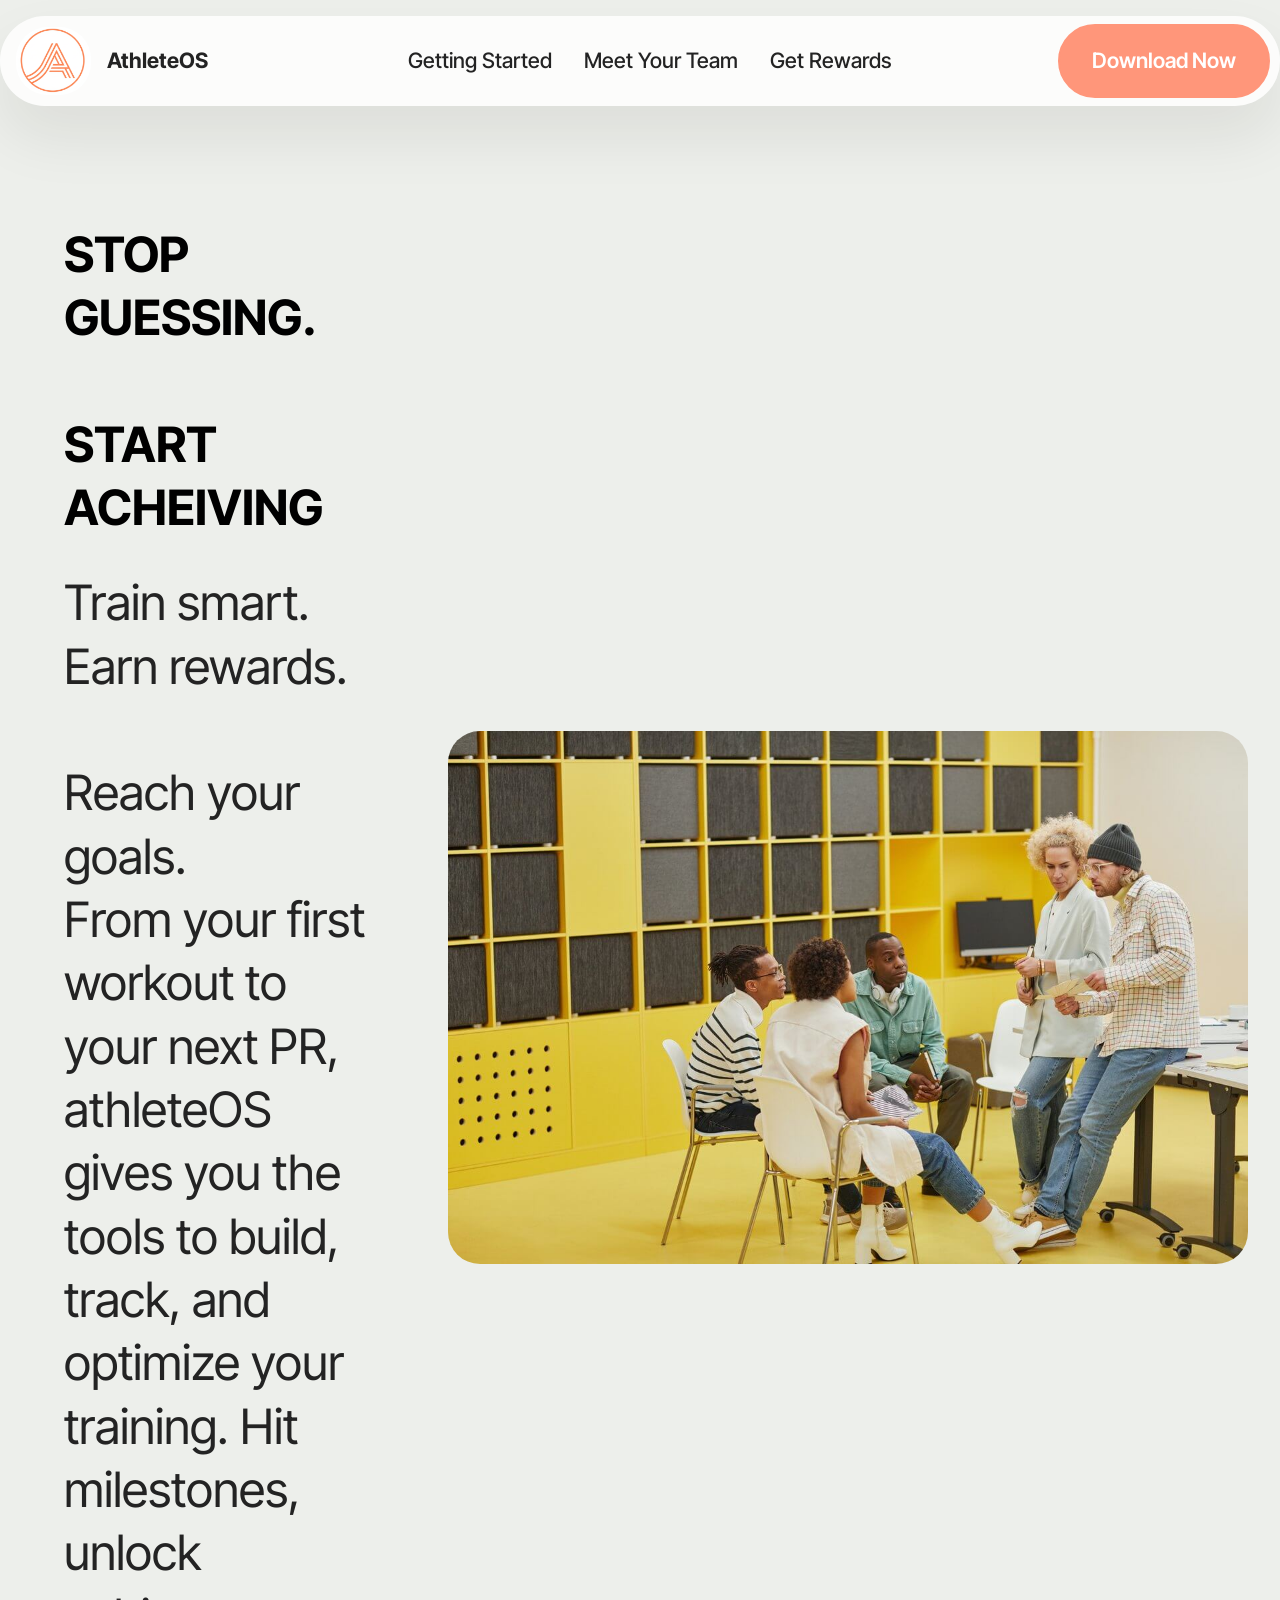
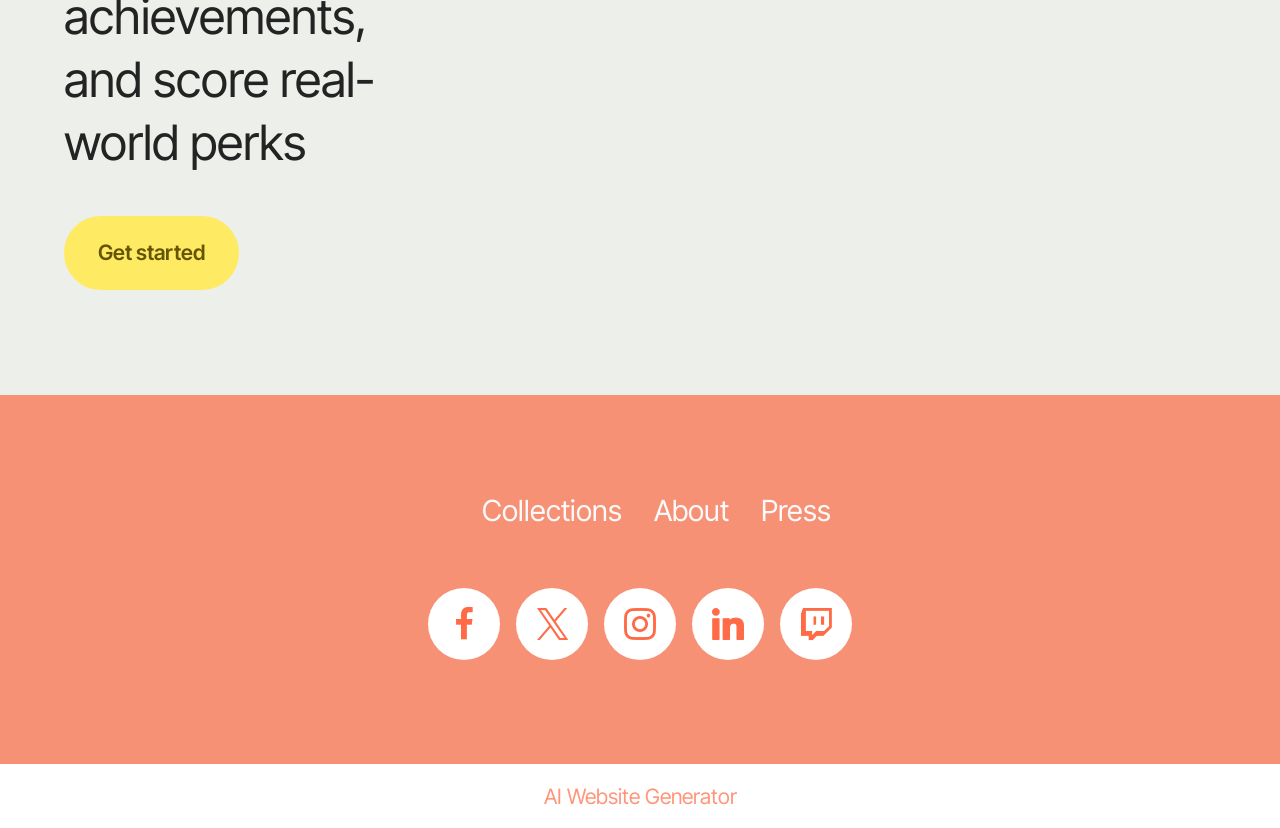
==== page1.html @ c62bba81 "updates" ====
<!DOCTYPE html>
<html  >
<head>
  <!-- Site made with Mobirise Website Builder v6.1.12, https://mobirise.com -->
  <meta charset="UTF-8">
  <meta http-equiv="X-UA-Compatible" content="IE=edge">
  <meta name="generator" content="Mobirise v6.1.12, mobirise.com">
  <meta name="viewport" content="width=device-width, initial-scale=1, minimum-scale=1">
  <link rel="shortcut icon" href="assets/images/gemini-generated-image-3dcyi43dcyi43dcy-139x128.png" type="image/x-icon">
  <meta name="description" content="">
  
  
  <title>Page 1</title>
  <link rel="stylesheet" href="assets/bootstrap/css/bootstrap.min.css">
  <link rel="stylesheet" href="assets/dropdown/css/style.css">
  <link rel="stylesheet" href="assets/socicon/css/styles.css">
  <link rel="stylesheet" href="assets/theme/css/style.css">
  <link rel="preload" href="https://fonts.googleapis.com/css?family=Inter+Tight:100,200,300,400,500,600,700,800,900,100i,200i,300i,400i,500i,600i,700i,800i,900i&display=swap" as="style" onload="this.onload=null;this.rel='stylesheet'">
  <noscript><link rel="stylesheet" href="https://fonts.googleapis.com/css?family=Inter+Tight:100,200,300,400,500,600,700,800,900,100i,200i,300i,400i,500i,600i,700i,800i,900i&display=swap"></noscript>
  <link rel="preload" as="style" href="assets/mobirise/css/mbr-additional.css?v=sxHnlG"><link rel="stylesheet" href="assets/mobirise/css/mbr-additional.css?v=sxHnlG" type="text/css">

  
  
  
</head>
<body>
  
  <section data-bs-version="5.1" class="menu menu5 cid-v8YeSSmAca" once="menu" id="menu05-a">
	

	<nav class="navbar navbar-dropdown navbar-fixed-top navbar-expand-lg">
		<div class="container">
			<div class="navbar-brand">
				<span class="navbar-logo">
					<a href="https://mobiri.se">
						<img src="assets/images/gemini-generated-image-3dcyi43dcyi43dcy-139x128.png" alt="Mobirise Website Builder" style="height: 4.3rem;">
					</a>
				</span>
				<span class="navbar-caption-wrap"><a class="navbar-caption text-black display-4" href="https://mobiri.se">AthleteOS</a></span>
			</div>
			<button class="navbar-toggler" type="button" data-toggle="collapse" data-bs-toggle="collapse" data-target="#navbarSupportedContent" data-bs-target="#navbarSupportedContent" aria-controls="navbarNavAltMarkup" aria-expanded="false" aria-label="Toggle navigation">
				<div class="hamburger">
					<span></span>
					<span></span>
					<span></span>
					<span></span>
				</div>
			</button>
			<div class="collapse navbar-collapse" id="navbarSupportedContent">
				<ul class="navbar-nav nav-dropdown" data-app-modern-menu="true"><li class="nav-item">
						<a class="nav-link link text-black text-primary display-4" href="index.html#features019-d">Getting Started</a>
					</li>
					<li class="nav-item">
						<a class="nav-link link text-black text-primary display-4" href="index.html#features017-i" aria-expanded="false">Meet Your Team</a>
					</li><li class="nav-item"><a class="nav-link link text-black text-primary display-4" href="index.html#features038-n">Get Rewards</a></li></ul>
				<div class="navbar-buttons mbr-section-btn"><a class="btn btn-primary display-4" href="https://mobiri.se">Download Now</a></div>
			</div>
		</div>
	</nav>
</section>

<section data-bs-version="5.1" class="header1 cid-v8YffJRhok" id="header01-b">
	

	
	

	<div class="container-fluid">
		<div class="row justify-content-center">
			<div class="col-12 col-md-12 col-lg-8 image-wrapper">
				<img class="w-100" src="assets/images/8.jpg" alt="Mobirise Website Builder">
			</div>
			<div class="col-12 col-lg col-md-12">
				<div class="text-wrapper align-left">
					<h2 class="mbr-section-title mbr-fonts-style mb-4 display-2"><strong><br></strong><br><strong>STOP GUESSING.&nbsp;</strong><br><br><strong>START ACHEIVING</strong></h2>
					<p class="mbr-text mbr-fonts-style mb-4 display-2">Train smart. Earn rewards. <br><br>Reach your goals.
<br>From your first workout to your next PR, athleteOS gives you the tools to build, track, and optimize your training. Hit milestones, unlock achievements, and score real-world perks</p>
					<div class="mbr-section-btn mt-3">
						<a class="btn btn-danger display-7" href="https://mobiri.se">Get started</a>
					</div>
				</div>
			</div>
		</div>
	</div>
</section>

<section data-bs-version="5.1" class="footer3 cid-v9C9bbVt8X" once="footers" id="footer03-s">

        

    

    <div class="container">
        <div class="row">
            <div class="row-links">
                <ul class="header-menu">
                  
                  
                  
                  
                <li class="header-menu-item mbr-fonts-style display-4"></li><li class="header-menu-item mbr-fonts-style display-5">
                    <a href="index.html#header01-c" class="text-white text-primary">Collections</a>
                  </li><li class="header-menu-item mbr-fonts-style display-5">
                    <a href="#" class="text-white">About</a>
                  </li><li class="header-menu-item mbr-fonts-style display-5">
                    <a href="#" class="text-white">Press</a>
                  </li></ul>
              </div>

            <div class="col-12 mt-4">
                <div class="social-row">
                    <div class="soc-item">
                        <a href="https://mobiri.se/" target="_blank">
                            <span class="mbr-iconfont socicon socicon-facebook display-7"></span>
                        </a>
                    </div>
                    <div class="soc-item">
                        <a href="https://mobiri.se/" target="_blank">
                            <span class="mbr-iconfont socicon-twitter socicon"></span>
                        </a>
                    </div>
                    <div class="soc-item">
                        <a href="https://mobiri.se/" target="_blank">
                            <span class="mbr-iconfont socicon-instagram socicon"></span>
                        </a>
                    </div>
                    <div class="soc-item">
                        <a href="https://mobiri.se/" target="_blank">
                            <span class="mbr-iconfont socicon socicon-linkedin"></span>
                        </a>
                    </div>
                    <div class="soc-item">
                        <a href="https://mobiri.se/" target="_blank">
                            <span class="mbr-iconfont socicon socicon-twitch"></span>
                        </a>
                    </div>
                </div>
            </div>
            
        </div>
    </div>
</section><section class="display-7" style="padding: 0;align-items: center;justify-content: center;flex-wrap: wrap;    align-content: center;display: flex;position: relative;height: 4rem;"><a href="https://mobiri.se/" style="flex: 1 1;height: 4rem;position: absolute;width: 100%;z-index: 1;"><img alt="" style="height: 4rem;" src="[data-uri]"></a><p style="margin: 0;text-align: center;" class="display-7">&#8204;</p><a style="z-index:1" href="https://mobirise.com/builder/ai-website-generator.html">AI Website Generator</a></section><script src="assets/bootstrap/js/bootstrap.bundle.min.js"></script>  <script src="assets/smoothscroll/smooth-scroll.js"></script>  <script src="assets/ytplayer/index.js"></script>  <script src="assets/dropdown/js/navbar-dropdown.js"></script>  <script src="assets/theme/js/script.js"></script>  
  
  
</body>
</html>
---- assets/dropdown/css/style.css ----
.navbar-dropdown {
  left: 0;
  padding: 0;
  position: absolute;
  right: 0;
  top: 0;
  transition: all 0.45s ease;
  z-index: 1030;
  background: #282828; }
  .navbar-dropdown .navbar-logo {
    margin-right: 0.8rem;
    transition: margin 0.3s ease-in-out;
    vertical-align: middle; }
    .navbar-dropdown .navbar-logo img {
      height: 3.125rem;
      transition: all 0.3s ease-in-out; }
    .navbar-dropdown .navbar-logo.mbr-iconfont {
      font-size: 3.125rem;
      line-height: 3.125rem; }
  .navbar-dropdown .navbar-caption {
    font-weight: 700;
    white-space: normal;
    vertical-align: -4px;
    line-height: 3.125rem !important; }
    .navbar-dropdown .navbar-caption, .navbar-dropdown .navbar-caption:hover {
      color: inherit;
      text-decoration: none; }
  .navbar-dropdown .mbr-iconfont + .navbar-caption {
    vertical-align: -1px; }
  .navbar-dropdown.navbar-fixed-top {
    position: fixed; }
  .navbar-dropdown .navbar-brand span {
    vertical-align: -4px; }
  .navbar-dropdown.bg-color.transparent {
    background: none; }
  .navbar-dropdown.navbar-short .navbar-brand {
    padding: 0.625rem 0; }
    .navbar-dropdown.navbar-short .navbar-brand span {
      vertical-align: -1px; }
  .navbar-dropdown.navbar-short .navbar-caption {
    line-height: 2.375rem !important;
    vertical-align: -2px; }
  .navbar-dropdown.navbar-short .navbar-logo {
    margin-right: 0.5rem; }
    .navbar-dropdown.navbar-short .navbar-logo img {
      height: 2.375rem; }
    .navbar-dropdown.navbar-short .navbar-logo.mbr-iconfont {
      font-size: 2.375rem;
      line-height: 2.375rem; }
  .navbar-dropdown.navbar-short .mbr-table-cell {
    height: 3.625rem; }
  .navbar-dropdown .navbar-close {
    left: 0.6875rem;
    position: fixed;
    top: 0.75rem;
    z-index: 1000; }
  .navbar-dropdown .hamburger-icon {
    content: "";
    display: inline-block;
    vertical-align: middle;
    width: 16px;
    -webkit-box-shadow: 0 -6px 0 1px #282828,0 0 0 1px #282828,0 6px 0 1px #282828;
    -moz-box-shadow: 0 -6px 0 1px #282828,0 0 0 1px #282828,0 6px 0 1px #282828;
    box-shadow: 0 -6px 0 1px #282828,0 0 0 1px #282828,0 6px 0 1px #282828; }

.dropdown-menu .dropdown-toggle[data-toggle="dropdown-submenu"]::after {
  border-bottom: 0.35em solid transparent;
  border-left: 0.35em solid;
  border-right: 0;
  border-top: 0.35em solid transparent;
  margin-left: 0.3rem; }

.dropdown-menu .dropdown-item:focus {
  outline: 0; }

.nav-dropdown {
  font-size: 0.75rem;
  font-weight: 500;
  height: auto !important; }
  .nav-dropdown .nav-btn {
    padding-left: 1rem; }
  .nav-dropdown .link {
    margin: .667em 1.667em;
    font-weight: 500;
    padding: 0;
    transition: color .2s ease-in-out; }
    .nav-dropdown .link.dropdown-toggle {
      margin-right: 2.583em; }
      .nav-dropdown .link.dropdown-toggle::after {
        margin-left: .25rem;
        border-top: 0.35em solid;
        border-right: 0.35em solid transparent;
        border-left: 0.35em solid transparent;
        border-bottom: 0; }
      .nav-dropdown .link.dropdown-toggle[aria-expanded="true"] {
        margin: 0;
        padding: 0.667em 3.263em  0.667em 1.667em; }
  .nav-dropdown .link::after,
  .nav-dropdown .dropdown-item::after {
    color: inherit; }
  .nav-dropdown .btn {
    font-size: 0.75rem;
    font-weight: 700;
    letter-spacing: 0;
    margin-bottom: 0;
    padding-left: 1.25rem;
    padding-right: 1.25rem; }
  .nav-dropdown .dropdown-menu {
    border-radius: 0;
    border: 0;
    left: 0;
    margin: 0;
    padding-bottom: 1.25rem;
    padding-top: 1.25rem;
    position: relative; }
  .nav-dropdown .dropdown-submenu {
    margin-left: 0.125rem;
    top: 0; }
  .nav-dropdown .dropdown-item {
    font-weight: 500;
    line-height: 2;
    padding: 0.3846em 4.615em 0.3846em 1.5385em;
    position: relative;
    transition: color .2s ease-in-out, background-color .2s ease-in-out; }
    .nav-dropdown .dropdown-item::after {
      margin-top: -0.3077em;
      position: absolute;
      right: 1.1538em;
      top: 50%; }
    .nav-dropdown .dropdown-item:focus, .nav-dropdown .dropdown-item:hover {
      background: none; }

@media (max-width: 767px) {
  .nav-dropdown.navbar-toggleable-sm {
    bottom: 0;
    display: none;
    left: 0;
    overflow-x: hidden;
    position: fixed;
    top: 0;
    transform: translateX(-100%);
    -ms-transform: translateX(-100%);
    -webkit-transform: translateX(-100%);
    width: 18.75rem;
    z-index: 999; } }
.nav-dropdown.navbar-toggleable-xl {
  bottom: 0;
  display: none;
  left: 0;
  overflow-x: hidden;
  position: fixed;
  top: 0;
  transform: translateX(-100%);
  -ms-transform: translateX(-100%);
  -webkit-transform: translateX(-100%);
  width: 18.75rem;
  z-index: 999; }

.nav-dropdown-sm {
  display: block !important;
  overflow-x: hidden;
  overflow: auto;
  padding-top: 3.875rem; }
  .nav-dropdown-sm::after {
    content: "";
    display: block;
    height: 3rem;
    width: 100%; }
  .nav-dropdown-sm.collapse.in ~ .navbar-close {
    display: block !important; }
  .nav-dropdown-sm.collapsing, .nav-dropdown-sm.collapse.in {
    transform: translateX(0);
    -ms-transform: translateX(0);
    -webkit-transform: translateX(0);
    transition: all 0.25s ease-out;
    -webkit-transition: all 0.25s ease-out;
    background: #282828; }
  .nav-dropdown-sm.collapsing[aria-expanded="false"] {
    transform: translateX(-100%);
    -ms-transform: translateX(-100%);
    -webkit-transform: translateX(-100%); }
  .nav-dropdown-sm .nav-item {
    display: block;
    margin-left: 0 !important;
    padding-left: 0; }
  .nav-dropdown-sm .link,
  .nav-dropdown-sm .dropdown-item {
    border-top: 1px dotted rgba(255, 255, 255, 0.1);
    font-size: 0.8125rem;
    line-height: 1.6;
    margin: 0 !important;
    padding: 0.875rem 2.4rem 0.875rem 1.5625rem !important;
    position: relative;
    white-space: normal; }
    .nav-dropdown-sm .link:focus, .nav-dropdown-sm .link:hover,
    .nav-dropdown-sm .dropdown-item:focus,
    .nav-dropdown-sm .dropdown-item:hover {
      background: rgba(0, 0, 0, 0.2) !important;
      color: #c0a375; }
  .nav-dropdown-sm .nav-btn {
    position: relative;
    padding: 1.5625rem 1.5625rem 0 1.5625rem; }
    .nav-dropdown-sm .nav-btn::before {
      border-top: 1px dotted rgba(255, 255, 255, 0.1);
      content: "";
      left: 0;
      position: absolute;
      top: 0;
      width: 100%; }
    .nav-dropdown-sm .nav-btn + .nav-btn {
      padding-top: 0.625rem; }
      .nav-dropdown-sm .nav-btn + .nav-btn::before {
        display: none; }
  .nav-dropdown-sm .btn {
    padding: 0.625rem 0; }
  .nav-dropdown-sm .dropdown-toggle[data-toggle="dropdown-submenu"]::after {
    margin-left: .25rem;
    border-top: 0.35em solid;
    border-right: 0.35em solid transparent;
    border-left: 0.35em solid transparent;
    border-bottom: 0; }
  .nav-dropdown-sm .dropdown-toggle[data-toggle="dropdown-submenu"][aria-expanded="true"]::after {
    border-top: 0;
    border-right: 0.35em solid transparent;
    border-left: 0.35em solid transparent;
    border-bottom: 0.35em solid; }
  .nav-dropdown-sm .dropdown-menu {
    margin: 0;
    padding: 0;
    position: relative;
    top: 0;
    left: 0;
    width: 100%;
    border: 0;
    float: none;
    border-radius: 0;
    background: none; }
  .nav-dropdown-sm .dropdown-submenu {
    left: 100%;
    margin-left: 0.125rem;
    margin-top: -1.25rem;
    top: 0; }

.navbar-toggleable-sm .nav-dropdown .dropdown-menu {
  position: absolute; }

.navbar-toggleable-sm .nav-dropdown .dropdown-submenu {
  left: 100%;
  margin-left: 0.125rem;
  margin-top: -1.25rem;
  top: 0; }

.navbar-toggleable-sm.opened .nav-dropdown .dropdown-menu {
  position: relative; }

.navbar-toggleable-sm.opened .nav-dropdown .dropdown-submenu {
  left: 0;
  margin-left: 00rem;
  margin-top: 0rem;
  top: 0; }

.is-builder .nav-dropdown.collapsing {
  transition: none !important; }
---- assets/socicon/css/styles.css ----
@charset "UTF-8";

@font-face {
  font-family: 'Socicon';
  src:  url('../fonts/socicon.eot');
  src:  url('../fonts/socicon.eot?#iefix') format('embedded-opentype'),
    url('../fonts/socicon.woff2') format('woff2'),
    url('../fonts/socicon.ttf') format('truetype'),
    url('../fonts/socicon.woff') format('woff'),
    url('../fonts/socicon.svg#socicon') format('svg');
  font-weight: normal;
  font-style: normal;
  font-display: swap;
}

[data-icon]:before {
  font-family: "socicon" !important;
  content: attr(data-icon);
  font-style: normal !important;
  font-weight: normal !important;
  font-variant: normal !important;
  text-transform: none !important;
  speak: none;
  line-height: 1;
  -webkit-font-smoothing: antialiased;
  -moz-osx-font-smoothing: grayscale;
}

[class^="socicon-"], [class*=" socicon-"] {
  /* use !important to prevent issues with browser extensions that change fonts */
  font-family: 'Socicon' !important;
  speak: none;
  font-style: normal;
  font-weight: normal;
  font-variant: normal;
  text-transform: none;
  line-height: 1;

  /* Better Font Rendering =========== */
  -webkit-font-smoothing: antialiased;
  -moz-osx-font-smoothing: grayscale;
}

.socicon-500px:before {
  content: "\e000";
}
.socicon-8tracks:before {
  content: "\e001";
}
.socicon-airbnb:before {
  content: "\e002";
}
.socicon-alliance:before {
  content: "\e003";
}
.socicon-amazon:before {
  content: "\e004";
}
.socicon-amplement:before {
  content: "\e005";
}
.socicon-android:before {
  content: "\e006";
}
.socicon-angellist:before {
  content: "\e007";
}
.socicon-apple:before {
  content: "\e008";
}
.socicon-appnet:before {
  content: "\e009";
}
.socicon-baidu:before {
  content: "\e00a";
}
.socicon-bandcamp:before {
  content: "\e00b";
}
.socicon-battlenet:before {
  content: "\e00c";
}
.socicon-mixer:before {
  content: "\e00d";
}
.socicon-bebee:before {
  content: "\e00e";
}
.socicon-bebo:before {
  content: "\e00f";
}
.socicon-behance:before {
  content: "\e010";
}
.socicon-blizzard:before {
  content: "\e011";
}
.socicon-blogger:before {
  content: "\e012";
}
.socicon-buffer:before {
  content: "\e013";
}
.socicon-chrome:before {
  content: "\e014";
}
.socicon-coderwall:before {
  content: "\e015";
}
.socicon-curse:before {
  content: "\e016";
}
.socicon-dailymotion:before {
  content: "\e017";
}
.socicon-deezer:before {
  content: "\e018";
}
.socicon-delicious:before {
  content: "\e019";
}
.socicon-deviantart:before {
  content: "\e01a";
}
.socicon-diablo:before {
  content: "\e01b";
}
.socicon-digg:before {
  content: "\e01c";
}
.socicon-discord:before {
  content: "\e01d";
}
.socicon-disqus:before {
  content: "\e01e";
}
.socicon-douban:before {
  content: "\e01f";
}
.socicon-draugiem:before {
  content: "\e020";
}
.socicon-dribbble:before {
  content: "\e021";
}
.socicon-drupal:before {
  content: "\e022";
}
.socicon-ebay:before {
  content: "\e023";
}
.socicon-ello:before {
  content: "\e024";
}
.socicon-endomodo:before {
  content: "\e025";
}
.socicon-envato:before {
  content: "\e026";
}
.socicon-etsy:before {
  content: "\e027";
}
.socicon-facebook:before {
  content: "\e028";
}
.socicon-feedburner:before {
  content: "\e029";
}
.socicon-filmweb:before {
  content: "\e02a";
}
.socicon-firefox:before {
  content: "\e02b";
}
.socicon-flattr:before {
  content: "\e02c";
}
.socicon-flickr:before {
  content: "\e02d";
}
.socicon-formulr:before {
  content: "\e02e";
}
.socicon-forrst:before {
  content: "\e02f";
}
.socicon-foursquare:before {
  content: "\e030";
}
.socicon-friendfeed:before {
  content: "\e031";
}
.socicon-github:before {
  content: "\e032";
}
.socicon-goodreads:before {
  content: "\e033";
}
.socicon-google:before {
  content: "\e034";
}
.socicon-googlescholar:before {
  content: "\e035";
}
.socicon-googlegroups:before {
  content: "\e036";
}
.socicon-googlephotos:before {
  content: "\e037";
}
.socicon-googleplus:before {
  content: "\e038";
}
.socicon-grooveshark:before {
  content: "\e039";
}
.socicon-hackerrank:before {
  content: "\e03a";
}
.socicon-hearthstone:before {
  content: "\e03b";
}
.socicon-hellocoton:before {
  content: "\e03c";
}
.socicon-heroes:before {
  content: "\e03d";
}
.socicon-smashcast:before {
  content: "\e03e";
}
.socicon-horde:before {
  content: "\e03f";
}
.socicon-houzz:before {
  content: "\e040";
}
.socicon-icq:before {
  content: "\e041";
}
.socicon-identica:before {
  content: "\e042";
}
.socicon-imdb:before {
  content: "\e043";
}
.socicon-instagram:before {
  content: "\e044";
}
.socicon-issuu:before {
  content: "\e045";
}
.socicon-istock:before {
  content: "\e046";
}
.socicon-itunes:before {
  content: "\e047";
}
.socicon-keybase:before {
  content: "\e048";
}
.socicon-lanyrd:before {
  content: "\e049";
}
.socicon-lastfm:before {
  content: "\e04a";
}
.socicon-line:before {
  content: "\e04b";
}
.socicon-linkedin:before {
  content: "\e04c";
}
.socicon-livejournal:before {
  content: "\e04d";
}
.socicon-lyft:before {
  content: "\e04e";
}
.socicon-macos:before {
  content: "\e04f";
}
.socicon-mail:before {
  content: "\e050";
}
.socicon-medium:before {
  content: "\e051";
}
.socicon-meetup:before {
  content: "\e052";
}
.socicon-mixcloud:before {
  content: "\e053";
}
.socicon-modelmayhem:before {
  content: "\e054";
}
.socicon-mumble:before {
  content: "\e055";
}
.socicon-myspace:before {
  content: "\e056";
}
.socicon-newsvine:before {
  content: "\e057";
}
.socicon-nintendo:before {
  content: "\e058";
}
.socicon-npm:before {
  content: "\e059";
}
.socicon-odnoklassniki:before {
  content: "\e05a";
}
.socicon-openid:before {
  content: "\e05b";
}
.socicon-opera:before {
  content: "\e05c";
}
.socicon-outlook:before {
  content: "\e05d";
}
.socicon-overwatch:before {
  content: "\e05e";
}
.socicon-patreon:before {
  content: "\e05f";
}
.socicon-paypal:before {
  content: "\e060";
}
.socicon-periscope:before {
  content: "\e061";
}
.socicon-persona:before {
  content: "\e062";
}
.socicon-pinterest:before {
  content: "\e063";
}
.socicon-play:before {
  content: "\e064";
}
.socicon-player:before {
  content: "\e065";
}
.socicon-playstation:before {
  content: "\e066";
}
.socicon-pocket:before {
  content: "\e067";
}
.socicon-qq:before {
  content: "\e068";
}
.socicon-quora:before {
  content: "\e069";
}
.socicon-raidcall:before {
  content: "\e06a";
}
.socicon-ravelry:before {
  content: "\e06b";
}
.socicon-reddit:before {
  content: "\e06c";
}
.socicon-renren:before {
  content: "\e06d";
}
.socicon-researchgate:before {
  content: "\e06e";
}
.socicon-residentadvisor:before {
  content: "\e06f";
}
.socicon-reverbnation:before {
  content: "\e070";
}
.socicon-rss:before {
  content: "\e071";
}
.socicon-sharethis:before {
  content: "\e072";
}
.socicon-skype:before {
  content: "\e073";
}
.socicon-slideshare:before {
  content: "\e074";
}
.socicon-smugmug:before {
  content: "\e075";
}
.socicon-snapchat:before {
  content: "\e076";
}
.socicon-songkick:before {
  content: "\e077";
}
.socicon-soundcloud:before {
  content: "\e078";
}
.socicon-spotify:before {
  content: "\e079";
}
.socicon-stackexchange:before {
  content: "\e07a";
}
.socicon-stackoverflow:before {
  content: "\e07b";
}
.socicon-starcraft:before {
  content: "\e07c";
}
.socicon-stayfriends:before {
  content: "\e07d";
}
.socicon-steam:before {
  content: "\e07e";
}
.socicon-storehouse:before {
  content: "\e07f";
}
.socicon-strava:before {
  content: "\e080";
}
.socicon-streamjar:before {
  content: "\e081";
}
.socicon-stumbleupon:before {
  content: "\e082";
}
.socicon-swarm:before {
  content: "\e083";
}
.socicon-teamspeak:before {
  content: "\e084";
}
.socicon-teamviewer:before {
  content: "\e085";
}
.socicon-technorati:before {
  content: "\e086";
}
.socicon-telegram:before {
  content: "\e087";
}
.socicon-tripadvisor:before {
  content: "\e088";
}
.socicon-tripit:before {
  content: "\e089";
}
.socicon-triplej:before {
  content: "\e08a";
}
.socicon-tumblr:before {
  content: "\e08b";
}
.socicon-twitch:before {
  content: "\e08c";
}
.socicon-twitter:before {
  content: "\e08d";
}
.socicon-uber:before {
  content: "\e08e";
}
.socicon-ventrilo:before {
  content: "\e08f";
}
.socicon-viadeo:before {
  content: "\e090";
}
.socicon-viber:before {
  content: "\e091";
}
.socicon-viewbug:before {
  content: "\e092";
}
.socicon-vimeo:before {
  content: "\e093";
}
.socicon-vine:before {
  content: "\e094";
}
.socicon-vkontakte:before {
  content: "\e095";
}
.socicon-warcraft:before {
  content: "\e096";
}
.socicon-wechat:before {
  content: "\e097";
}
.socicon-weibo:before {
  content: "\e098";
}
.socicon-whatsapp:before {
  content: "\e099";
}
.socicon-wikipedia:before {
  content: "\e09a";
}
.socicon-windows:before {
  content: "\e09b";
}
.socicon-wordpress:before {
  content: "\e09c";
}
.socicon-wykop:before {
  content: "\e09d";
}
.socicon-xbox:before {
  content: "\e09e";
}
.socicon-xing:before {
  content: "\e09f";
}
.socicon-yahoo:before {
  content: "\e0a0";
}
.socicon-yammer:before {
  content: "\e0a1";
}
.socicon-yandex:before {
  content: "\e0a2";
}
.socicon-yelp:before {
  content: "\e0a3";
}
.socicon-younow:before {
  content: "\e0a4";
}
.socicon-youtube:before {
  content: "\e0a5";
}
.socicon-zapier:before {
  content: "\e0a6";
}
.socicon-zerply:before {
  content: "\e0a7";
}
.socicon-zomato:before {
  content: "\e0a8";
}
.socicon-zynga:before {
  content: "\e0a9";
}
.socicon-bluesky:before {
  content: "\e0aa";
}
.socicon-threads:before {
  content: "\e0ab";
}
.socicon-spreadshirt:before {
  content: "\e901";
}
.socicon-gamejolt:before {
  content: "\e902";
}
.socicon-trello:before {
  content: "\e903";
}
.socicon-tunein:before {
  content: "\e904";
}
.socicon-bloglovin:before {
  content: "\e905";
}
.socicon-gamewisp:before {
  content: "\e906";
}
.socicon-messenger:before {
  content: "\e907";
}
.socicon-pandora:before {
  content: "\e908";
}
.socicon-augment:before {
  content: "\e909";
}
.socicon-bitbucket:before {
  content: "\e90a";
}
.socicon-fyuse:before {
  content: "\e90b";
}
.socicon-yt-gaming:before {
  content: "\e90c";
}
.socicon-sketchfab:before {
  content: "\e90d";
}
.socicon-mobcrush:before {
  content: "\e90e";
}
.socicon-microsoft:before {
  content: "\e90f";
}
.socicon-realtor:before {
  content: "\e910";
}
.socicon-tidal:before {
  content: "\e911";
}
.socicon-qobuz:before {
  content: "\e912";
}
.socicon-natgeo:before {
  content: "\e913";
}
.socicon-mastodon:before {
  content: "\e914";
}
.socicon-unsplash:before {
  content: "\e915";
}
.socicon-homeadvisor:before {
  content: "\e916";
}
.socicon-angieslist:before {
  content: "\e917";
}
.socicon-codepen:before {
  content: "\e918";
}
.socicon-slack:before {
  content: "\e919";
}
.socicon-openaigym:before {
  content: "\e91a";
}
.socicon-logmein:before {
  content: "\e91b";
}
.socicon-fiverr:before {
  content: "\e91c";
}
.socicon-gotomeeting:before {
  content: "\e91d";
}
.socicon-aliexpress:before {
  content: "\e91e";
}
.socicon-guru:before {
  content: "\e91f";
}
.socicon-appstore:before {
  content: "\e920";
}
.socicon-homes:before {
  content: "\e921";
}
.socicon-zoom:before {
  content: "\e922";
}
.socicon-alibaba:before {
  content: "\e923";
}
.socicon-craigslist:before {
  content: "\e924";
}
.socicon-wix:before {
  content: "\e925";
}
.socicon-redfin:before {
  content: "\e926";
}
.socicon-googlecalendar:before {
  content: "\e927";
}
.socicon-shopify:before {
  content: "\e928";
}
.socicon-freelancer:before {
  content: "\e929";
}
.socicon-seedrs:before {
  content: "\e92a";
}
.socicon-bing:before {
  content: "\e92b";
}
.socicon-doodle:before {
  content: "\e92c";
}
.socicon-bonanza:before {
  content: "\e92d";
}
.socicon-squarespace:before {
  content: "\e92e";
}
.socicon-toptal:before {
  content: "\e92f";
}
.socicon-gust:before {
  content: "\e930";
}
.socicon-ask:before {
  content: "\e931";
}
.socicon-trulia:before {
  content: "\e932";
}
.socicon-loomly:before {
  content: "\e933";
}
.socicon-ghost:before {
  content: "\e934";
}
.socicon-upwork:before {
  content: "\e935";
}
.socicon-fundable:before {
  content: "\e936";
}
.socicon-booking:before {
  content: "\e937";
}
.socicon-googlemaps:before {
  content: "\e938";
}
.socicon-zillow:before {
  content: "\e939";
}
.socicon-niconico:before {
  content: "\e93a";
}
.socicon-toneden:before {
  content: "\e93b";
}
.socicon-crunchbase:before {
  content: "\e93c";
}
.socicon-homefy:before {
  content: "\e93d";
}
.socicon-calendly:before {
  content: "\e93e";
}
.socicon-livemaster:before {
  content: "\e93f";
}
.socicon-udemy:before {
  content: "\e940";
}
.socicon-codered:before {
  content: "\e941";
}
.socicon-origin:before {
  content: "\e942";
}
.socicon-nextdoor:before {
  content: "\e943";
}
.socicon-portfolio:before {
  content: "\e944";
}
.socicon-instructables:before {
  content: "\e945";
}
.socicon-gitlab:before {
  content: "\e946";
}
.socicon-hackernews:before {
  content: "\e947";
}
.socicon-smashwords:before {
  content: "\e948";
}
.socicon-kobo:before {
  content: "\e949";
}
.socicon-bookbub:before {
  content: "\e94a";
}
.socicon-mailru:before {
  content: "\e94b";
}
.socicon-moddb:before {
  content: "\e94c";
}
.socicon-indiedb:before {
  content: "\e94d";
}
.socicon-traxsource:before {
  content: "\e94e";
}
.socicon-gamefor:before {
  content: "\e94f";
}
.socicon-pixiv:before {
  content: "\e950";
}
.socicon-myanimelist:before {
  content: "\e951";
}
.socicon-blackberry:before {
  content: "\e952";
}
.socicon-wickr:before {
  content: "\e953";
}
.socicon-spip:before {
  content: "\e954";
}
.socicon-napster:before {
  content: "\e955";
}
.socicon-beatport:before {
  content: "\e956";
}
.socicon-hackerone:before {
  content: "\e957";
}
.socicon-internet:before {
  content: "\e958";
}
.socicon-ubuntu:before {
  content: "\e959";
}
.socicon-artstation:before {
  content: "\e95a";
}
.socicon-invision:before {
  content: "\e95b";
}
.socicon-torial:before {
  content: "\e95c";
}
.socicon-collectorz:before {
  content: "\e95d";
}
.socicon-seenthis:before {
  content: "\e95e";
}
.socicon-googleplaymusic:before {
  content: "\e95f";
}
.socicon-debian:before {
  content: "\e960";
}
.socicon-filmfreeway:before {
  content: "\e961";
}
.socicon-gnome:before {
  content: "\e962";
}
.socicon-itchio:before {
  content: "\e963";
}
.socicon-jamendo:before {
  content: "\e964";
}
.socicon-mix:before {
  content: "\e965";
}
.socicon-sharepoint:before {
  content: "\e966";
}
.socicon-tinder:before {
  content: "\e967";
}
.socicon-windguru:before {
  content: "\e968";
}
.socicon-cdbaby:before {
  content: "\e969";
}
.socicon-elementaryos:before {
  content: "\e96a";
}
.socicon-stage32:before {
  content: "\e96b";
}
.socicon-tiktok:before {
  content: "\e96c";
}
.socicon-gitter:before {
  content: "\e96d";
}
.socicon-letterboxd:before {
  content: "\e96e";
}
.socicon-threema:before {
  content: "\e96f";
}
.socicon-splice:before {
  content: "\e970";
}
.socicon-metapop:before {
  content: "\e971";
}
.socicon-naver:before {
  content: "\e972";
}
.socicon-remote:before {
  content: "\e973";
}
.socicon-flipboard:before {
  content: "\e974";
}
.socicon-googlehangouts:before {
  content: "\e975";
}
.socicon-dlive:before {
  content: "\e976";
}
.socicon-vsco:before {
  content: "\e977";
}
.socicon-stitcher:before {
  content: "\e978";
}
.socicon-avvo:before {
  content: "\e979";
}
.socicon-redbubble:before {
  content: "\e97a";
}
.socicon-society6:before {
  content: "\e97b";
}
.socicon-zazzle:before {
  content: "\e97c";
}
.socicon-eitaa:before {
  content: "\e97d";
}
.socicon-soroush:before {
  content: "\e97e";
}
.socicon-bale:before {
  content: "\e97f";
}
---- assets/theme/css/style.css ----
@charset "UTF-8";
section {
  background-color: #ffffff;
}

body {
  font-style: normal;
  line-height: 1.5;
  font-weight: 400;
  color: #232323;
  position: relative;
}

button {
  background-color: transparent;
  border-color: transparent;
}

.embla__button,
.carousel-control {
  background-color: #edefea !important;
  opacity: 0.8 !important;
  color: #464845 !important;
  border-color: #edefea !important;
}

.carousel .close,
.modalWindow .close {
  background-color: #edefea !important;
  color: #464845 !important;
  border-color: #edefea !important;
  opacity: 0.8 !important;
}

.carousel .close:hover,
.modalWindow .close:hover {
  opacity: 1 !important;
}

.carousel-indicators li {
  background-color: #edefea !important;
  border: 2px solid #464845 !important;
}

.carousel-indicators li:hover,
.carousel-indicators li:active {
  opacity: 0.8 !important;
}

.embla__button:hover,
.carousel-control:hover {
  background-color: #edefea !important;
  opacity: 1 !important;
}

.modalWindow-video-container {
  height: 80%;
}

section,
.container,
.container-fluid {
  position: relative;
  word-wrap: break-word;
}

a.mbr-iconfont:hover {
  text-decoration: none;
}

.article .lead p,
.article .lead ul,
.article .lead ol,
.article .lead pre,
.article .lead blockquote {
  margin-bottom: 0;
}

a {
  font-style: normal;
  font-weight: 400;
  cursor: pointer;
}
a, a:hover {
  text-decoration: none;
}

.mbr-section-title {
  font-style: normal;
  line-height: 1.3;
}

.mbr-section-subtitle {
  line-height: 1.3;
}

.mbr-text {
  font-style: normal;
  line-height: 1.7;
}

h1,
h2,
h3,
h4,
h5,
h6,
.display-1,
.display-2,
.display-4,
.display-5,
.display-7,
span,
p,
a {
  line-height: 1;
  word-break: break-word;
  word-wrap: break-word;
  font-weight: 400;
}

b,
strong {
  font-weight: bold;
}

input:-webkit-autofill, input:-webkit-autofill:hover, input:-webkit-autofill:focus, input:-webkit-autofill:active {
  transition-delay: 9999s;
  -webkit-transition-property: background-color, color;
  transition-property: background-color, color;
}

textarea[type=hidden] {
  display: none;
}

section {
  background-position: 50% 50%;
  background-repeat: no-repeat;
  background-size: cover;
}
section .mbr-background-video,
section .mbr-background-video-preview {
  position: absolute;
  bottom: 0;
  left: 0;
  right: 0;
  top: 0;
}

.hidden {
  visibility: hidden;
}

.mbr-z-index20 {
  z-index: 20;
}

/*! Base colors */
.mbr-white {
  color: #ffffff;
}

.mbr-black {
  color: #111111;
}

.mbr-bg-white {
  background-color: #ffffff;
}

.mbr-bg-black {
  background-color: #000000;
}

/*! Text-aligns */
.align-left {
  text-align: left;
}

.align-center {
  text-align: center;
}

.align-right {
  text-align: right;
}

/*! Font-weight  */
.mbr-light {
  font-weight: 300;
}

.mbr-regular {
  font-weight: 400;
}

.mbr-semibold {
  font-weight: 500;
}

.mbr-bold {
  font-weight: 700;
}

/*! Media  */
.media-content {
  flex-basis: 100%;
}

.media-container-row {
  display: flex;
  flex-direction: row;
  flex-wrap: wrap;
  justify-content: center;
  align-content: center;
  align-items: start;
}
.media-container-row .media-size-item {
  width: 400px;
}

.media-container-column {
  display: flex;
  flex-direction: column;
  flex-wrap: wrap;
  justify-content: center;
  align-content: center;
  align-items: stretch;
}
.media-container-column > * {
  width: 100%;
}

@media (min-width: 992px) {
  .media-container-row {
    flex-wrap: nowrap;
  }
}
figure {
  margin-bottom: 0;
  overflow: hidden;
}

figure[mbr-media-size] {
  transition: width 0.1s;
}

img,
iframe {
  display: block;
  width: 100%;
}

.card {
  background-color: transparent;
  border: none;
}

.card-box {
  width: 100%;
}

.card-img {
  text-align: center;
  flex-shrink: 0;
  -webkit-flex-shrink: 0;
}

.media {
  max-width: 100%;
  margin: 0 auto;
}

.mbr-figure {
  align-self: center;
}

.media-container > div {
  max-width: 100%;
}

.mbr-figure img,
.card-img img {
  width: 100%;
}

@media (max-width: 991px) {
  .media-size-item {
    width: auto !important;
  }
  .media {
    width: auto;
  }
  .mbr-figure {
    width: 100% !important;
  }
}
/*! Buttons */
.mbr-section-btn {
  margin-left: -0.6rem;
  margin-right: -0.6rem;
  font-size: 0;
}

.btn {
  font-weight: 600;
  border-width: 1px;
  font-style: normal;
  margin: 0.6rem 0.6rem;
  white-space: normal;
  transition: all 0.2s ease-in-out;
  display: inline-flex;
  align-items: center;
  justify-content: center;
  word-break: break-word;
}

.btn-sm {
  font-weight: 600;
  letter-spacing: 0px;
  transition: all 0.3s ease-in-out;
}

.btn-md {
  font-weight: 600;
  letter-spacing: 0px;
  transition: all 0.3s ease-in-out;
}

.btn-lg {
  font-weight: 600;
  letter-spacing: 0px;
  transition: all 0.3s ease-in-out;
}

.btn-form {
  margin: 0;
}
.btn-form:hover {
  cursor: pointer;
}

nav .mbr-section-btn {
  margin-left: 0rem;
  margin-right: 0rem;
}

/*! Btn icon margin */
.btn .mbr-iconfont,
.btn.btn-sm .mbr-iconfont {
  order: 1;
  cursor: pointer;
  margin-left: 0.5rem;
  vertical-align: sub;
}

.btn.btn-md .mbr-iconfont,
.btn.btn-md .mbr-iconfont {
  margin-left: 0.8rem;
}

.mbr-regular {
  font-weight: 400;
}

.mbr-semibold {
  font-weight: 500;
}

.mbr-bold {
  font-weight: 700;
}

[type=submit] {
  -webkit-appearance: none;
}

/*! Full-screen */
.mbr-fullscreen .mbr-overlay {
  min-height: 100vh;
}

.mbr-fullscreen {
  display: flex;
  display: -moz-flex;
  display: -ms-flex;
  display: -o-flex;
  align-items: center;
  min-height: 100vh;
  padding-top: 3rem;
  padding-bottom: 3rem;
}

/*! Map */
.map {
  height: 25rem;
  position: relative;
}
.map iframe {
  width: 100%;
  height: 100%;
}

/*! Scroll to top arrow */
.mbr-arrow-up {
  bottom: 25px;
  right: 90px;
  position: fixed;
  text-align: right;
  z-index: 5000;
  color: #ffffff;
  font-size: 22px;
}

.mbr-arrow-up a {
  background: rgba(0, 0, 0, 0.2);
  border-radius: 50%;
  color: #fff;
  display: inline-block;
  height: 60px;
  width: 60px;
  border: 2px solid #fff;
  outline-style: none !important;
  position: relative;
  text-decoration: none;
  transition: all 0.3s ease-in-out;
  cursor: pointer;
  text-align: center;
}
.mbr-arrow-up a:hover {
  background-color: rgba(0, 0, 0, 0.4);
}
.mbr-arrow-up a i {
  line-height: 60px;
}

.mbr-arrow-up-icon {
  display: block;
  color: #fff;
}

.mbr-arrow-up-icon::before {
  content: "›";
  display: inline-block;
  font-family: serif;
  font-size: 22px;
  line-height: 1;
  font-style: normal;
  position: relative;
  top: 6px;
  left: -4px;
  transform: rotate(-90deg);
}

/*! Arrow Down */
.mbr-arrow {
  position: absolute;
  bottom: 45px;
  left: 50%;
  width: 60px;
  height: 60px;
  cursor: pointer;
  background-color: rgba(80, 80, 80, 0.5);
  border-radius: 50%;
  transform: translateX(-50%);
}
@media (max-width: 767px) {
  .mbr-arrow {
    display: none;
  }
}
.mbr-arrow > a {
  display: inline-block;
  text-decoration: none;
  outline-style: none;
  animation: arrowdown 1.7s ease-in-out infinite;
  color: #ffffff;
}
.mbr-arrow > a > i {
  position: absolute;
  top: -2px;
  left: 15px;
  font-size: 2rem;
}

#scrollToTop a i::before {
  content: "";
  position: absolute;
  display: block;
  border-bottom: 2.5px solid #fff;
  border-left: 2.5px solid #fff;
  width: 27.8%;
  height: 27.8%;
  left: 50%;
  top: 51%;
  transform: translateY(-30%) translateX(-50%) rotate(135deg);
}

@keyframes arrowdown {
  0% {
    transform: translateY(0px);
  }
  50% {
    transform: translateY(-5px);
  }
  100% {
    transform: translateY(0px);
  }
}
@media (max-width: 500px) {
  .mbr-arrow-up {
    left: 0;
    right: 0;
    text-align: center;
  }
}
/*Gradients animation*/
@keyframes gradient-animation {
  from {
    background-position: 0% 100%;
    animation-timing-function: ease-in-out;
  }
  to {
    background-position: 100% 0%;
    animation-timing-function: ease-in-out;
  }
}
.bg-gradient {
  background-size: 200% 200%;
  animation: gradient-animation 5s infinite alternate;
  -webkit-animation: gradient-animation 5s infinite alternate;
}

.menu .navbar-brand {
  display: -webkit-flex;
}
.menu .navbar-brand span {
  display: flex;
  display: -webkit-flex;
}
.menu .navbar-brand .navbar-caption-wrap {
  display: -webkit-flex;
}
.menu .navbar-brand .navbar-logo img {
  display: -webkit-flex;
  width: auto;
}
@media (min-width: 768px) and (max-width: 991px) {
  .menu .navbar-toggleable-sm .navbar-nav {
    display: -ms-flexbox;
  }
}
@media (max-width: 991px) {
  .menu .navbar-collapse {
    max-height: 93.5vh;
  }
  .menu .navbar-collapse.show {
    overflow: auto;
  }
}
@media (min-width: 992px) {
  .menu .navbar-nav.nav-dropdown {
    display: -webkit-flex;
  }
  .menu .navbar-toggleable-sm .navbar-collapse {
    display: -webkit-flex !important;
  }
  .menu .collapsed .navbar-collapse {
    max-height: 93.5vh;
  }
  .menu .collapsed .navbar-collapse.show {
    overflow: auto;
  }
}
@media (max-width: 767px) {
  .menu .navbar-collapse {
    max-height: 80vh;
  }
}

.nav-link .mbr-iconfont {
  margin-right: 0.5rem;
}

.navbar {
  display: -webkit-flex;
  -webkit-flex-wrap: wrap;
  -webkit-align-items: center;
  -webkit-justify-content: space-between;
}

.navbar-collapse {
  -webkit-flex-basis: 100%;
  -webkit-flex-grow: 1;
  -webkit-align-items: center;
}

.nav-dropdown .link {
  padding: 0.667em 1.667em !important;
  margin: 0 !important;
}

.nav {
  display: -webkit-flex;
  -webkit-flex-wrap: wrap;
}

.row {
  display: -webkit-flex;
  -webkit-flex-wrap: wrap;
}

.justify-content-center {
  -webkit-justify-content: center;
}

.form-inline {
  display: -webkit-flex;
}

.card-wrapper {
  -webkit-flex: 1;
}

.carousel-control {
  z-index: 10;
  display: -webkit-flex;
}

.carousel-controls {
  display: -webkit-flex;
}

.media {
  display: -webkit-flex;
}

.form-group:focus {
  outline: none;
}

.jq-selectbox__select {
  padding: 7px 0;
  position: relative;
}

.jq-selectbox__dropdown {
  overflow: hidden;
  border-radius: 10px;
  position: absolute;
  top: 100%;
  left: 0 !important;
  width: 100% !important;
}

.jq-selectbox__trigger-arrow {
  right: 0;
  transform: translateY(-50%);
}

.jq-selectbox li {
  padding: 1.07em 0.5em;
}

input[type=range] {
  padding-left: 0 !important;
  padding-right: 0 !important;
}

.modal-dialog,
.modal-content {
  height: 100%;
}

.modal-dialog .carousel-inner {
  height: calc(100vh - 1.75rem);
}
@media (max-width: 575px) {
  .modal-dialog .carousel-inner {
    height: calc(100vh - 1rem);
  }
}

.carousel-item {
  text-align: center;
}

.carousel-item img {
  margin: auto;
}

.navbar-toggler {
  align-self: flex-start;
  padding: 0.25rem 0.75rem;
  font-size: 1.25rem;
  line-height: 1;
  background: transparent;
  border: 1px solid transparent;
  border-radius: 0.25rem;
}

.navbar-toggler:focus,
.navbar-toggler:hover {
  text-decoration: none;
  box-shadow: none;
}

.navbar-toggler-icon {
  display: inline-block;
  width: 1.5em;
  height: 1.5em;
  vertical-align: middle;
  content: "";
  background: no-repeat center center;
  background-size: 100% 100%;
}

.navbar-toggler-left {
  position: absolute;
  left: 1rem;
}

.navbar-toggler-right {
  position: absolute;
  right: 1rem;
}

.card-img {
  width: auto;
}

.menu .navbar.collapsed:not(.beta-menu) {
  flex-direction: column;
}

.carousel-item.active,
.carousel-item-next,
.carousel-item-prev {
  display: flex;
}

.note-air-layout .dropup .dropdown-menu,
.note-air-layout .navbar-fixed-bottom .dropdown .dropdown-menu {
  bottom: initial !important;
}

html,
body {
  height: auto;
  min-height: 100vh;
}

.dropup .dropdown-toggle::after {
  display: none;
}

.form-asterisk {
  font-family: initial;
  position: absolute;
  top: -2px;
  font-weight: normal;
}

.form-control-label {
  position: relative;
  cursor: pointer;
  margin-bottom: 0.357em;
  padding: 0;
}

.alert {
  color: #ffffff;
  border-radius: 0;
  border: 0;
  font-size: 1.1rem;
  line-height: 1.5;
  margin-bottom: 1.875rem;
  padding: 1.25rem;
  position: relative;
  text-align: center;
}
.alert.alert-form::after {
  background-color: inherit;
  bottom: -7px;
  content: "";
  display: block;
  height: 14px;
  left: 50%;
  margin-left: -7px;
  position: absolute;
  transform: rotate(45deg);
  width: 14px;
}

.form-control {
  background-color: #ffffff;
  background-clip: border-box;
  color: #232323;
  line-height: 1rem !important;
  height: auto;
  padding: 1.2rem 2rem;
  transition: border-color 0.25s ease 0s;
  border: 1px solid transparent !important;
  border-radius: 4px;
  box-shadow: rgba(0, 0, 0, 0.07) 0px 1px 1px 0px, rgba(0, 0, 0, 0.07) 0px 1px 3px 0px, rgba(0, 0, 0, 0.03) 0px 0px 0px 1px;
}
.form-active .form-control:invalid {
  border-color: red;
}

.row > * {
  padding-right: 1rem;
  padding-left: 1rem;
}

form .row {
  margin-left: -0.6rem;
  margin-right: -0.6rem;
}
form .row [class*=col] {
  padding-left: 0.6rem;
  padding-right: 0.6rem;
}

form .mbr-section-btn {
  padding-left: 0.6rem;
  padding-right: 0.6rem;
}

form .form-check-input {
  margin-top: 0.5;
}

textarea.form-control {
  line-height: 1.5rem !important;
}

.form-group {
  margin-bottom: 1.2rem;
}

.form-control,
form .btn {
  min-height: 48px;
}

.gdpr-block label span.textGDPR input[name=gdpr] {
  top: 7px;
}

.form-control:focus {
  box-shadow: none;
}

:focus {
  outline: none;
}

.mbr-overlay {
  background-color: #000;
  bottom: 0;
  left: 0;
  opacity: 0.5;
  position: absolute;
  right: 0;
  top: 0;
  z-index: 0;
  pointer-events: none;
}

blockquote {
  font-style: italic;
  padding: 3rem;
  font-size: 1.09rem;
  position: relative;
  border-left: 3px solid;
}

ul,
ol,
pre,
blockquote {
  margin-bottom: 2.3125rem;
}

.mt-4 {
  margin-top: 2rem !important;
}

.mb-4 {
  margin-bottom: 2rem !important;
}

.container,
.container-fluid {
  padding-left: 16px;
  padding-right: 16px;
}

.row {
  margin-left: -16px;
  margin-right: -16px;
}
.row > [class*=col] {
  padding-left: 16px;
  padding-right: 16px;
}

@media (min-width: 992px) {
  .container-fluid {
    padding-left: 32px;
    padding-right: 32px;
  }
}
@media (max-width: 991px) {
  .mbr-container {
    padding-left: 16px;
    padding-right: 16px;
  }
}
.app-video-wrapper > img {
  opacity: 1;
}

.app-video-wrapper {
  background: transparent;
}

.item {
  position: relative;
}

.dropdown-menu .dropdown-menu {
  left: 100%;
}

.dropdown-item + .dropdown-menu {
  display: none;
}

.dropdown-item:hover + .dropdown-menu,
.dropdown-menu:hover {
  display: block;
}

@media (min-aspect-ratio: 16/9) {
  .mbr-video-foreground {
    height: 300% !important;
    top: -100% !important;
  }
}
@media (max-aspect-ratio: 16/9) {
  .mbr-video-foreground {
    width: 300% !important;
    left: -100% !important;
  }
}.engine {
	position: absolute;
	text-indent: -2400px;
	text-align: center;
	padding: 0;
	top: 0;
	left: -2400px;
}
---- assets/mobirise/css/mbr-additional.css ----
.btn {
  border-width: 2px;
}
img,
.card-wrap,
.card-wrapper,
.video-wrapper,
.mbr-figure iframe,
.google-map iframe,
.slide-content,
.plan,
.card,
.item-wrapper,
.item-wrapper .mbr-overlay {
  border-radius: 2rem !important;
}
.video-wrapper {
  overflow: hidden;
}
body {
  font-family: Inter Tight;
}
.display-1 {
  font-family: 'Inter Tight', sans-serif;
  font-size: 4rem;
  line-height: 1;
}
.display-1 > .mbr-iconfont {
  font-size: 5rem;
}
.display-2 {
  font-family: 'Inter Tight', sans-serif;
  font-size: 3.5rem;
  line-height: 1;
}
.display-2 > .mbr-iconfont {
  font-size: 4.375rem;
}
.display-4 {
  font-family: 'Inter Tight', sans-serif;
  font-size: 1.4rem;
  line-height: 1.5;
}
.display-4 > .mbr-iconfont {
  font-size: 1.75rem;
}
.display-5 {
  font-family: 'Inter Tight', sans-serif;
  font-size: 2rem;
  line-height: 1.5;
}
.display-5 > .mbr-iconfont {
  font-size: 2.5rem;
}
.display-7 {
  font-family: 'Inter Tight', sans-serif;
  font-size: 1.4rem;
  line-height: 1.3;
}
.display-7 > .mbr-iconfont {
  font-size: 1.75rem;
}
/* ---- Fluid typography for mobile devices ---- */
/* 1.4 - font scale ratio ( bootstrap == 1.42857 ) */
/* 100vw - current viewport width */
/* (48 - 20)  48 == 48rem == 768px, 20 == 20rem == 320px(minimal supported viewport) */
/* 0.65 - min scale variable, may vary */
@media (max-width: 992px) {
  .display-1 {
    font-size: 3.2rem;
  }
}
@media (max-width: 768px) {
  .display-1 {
    font-size: 2.8rem;
    font-size: calc( 2.05rem + (4 - 2.05) * ((100vw - 20rem) / (48 - 20)));
    line-height: calc( 1.1 * (2.05rem + (4 - 2.05) * ((100vw - 20rem) / (48 - 20))));
  }
  .display-2 {
    font-size: 2.8rem;
    font-size: calc( 1.875rem + (3.5 - 1.875) * ((100vw - 20rem) / (48 - 20)));
    line-height: calc( 1.3 * (1.875rem + (3.5 - 1.875) * ((100vw - 20rem) / (48 - 20))));
  }
  .display-4 {
    font-size: 1.12rem;
    font-size: calc( 1.14rem + (1.4 - 1.14) * ((100vw - 20rem) / (48 - 20)));
    line-height: calc( 1.4 * (1.14rem + (1.4 - 1.14) * ((100vw - 20rem) / (48 - 20))));
  }
  .display-5 {
    font-size: 1.6rem;
    font-size: calc( 1.35rem + (2 - 1.35) * ((100vw - 20rem) / (48 - 20)));
    line-height: calc( 1.4 * (1.35rem + (2 - 1.35) * ((100vw - 20rem) / (48 - 20))));
  }
  .display-7 {
    font-size: 1.12rem;
    font-size: calc( 1.14rem + (1.4 - 1.14) * ((100vw - 20rem) / (48 - 20)));
    line-height: calc( 1.4 * (1.14rem + (1.4 - 1.14) * ((100vw - 20rem) / (48 - 20))));
  }
}
@media (min-width: 992px) and (max-width: 1400px) {
  .display-1 {
    font-size: 2.8rem;
    font-size: calc( 2.05rem + (4 - 2.05) * ((100vw - 62rem) / (87 - 62)));
    line-height: calc( 1.1 * (2.05rem + (4 - 2.05) * ((100vw - 62rem) / (87 - 62))));
  }
  .display-2 {
    font-size: 2.8rem;
    font-size: calc( 1.875rem + (3.5 - 1.875) * ((100vw - 62rem) / (87 - 62)));
    line-height: calc( 1.3 * (1.875rem + (3.5 - 1.875) * ((100vw - 62rem) / (87 - 62))));
  }
  .display-4 {
    font-size: 1.12rem;
    font-size: calc( 1.14rem + (1.4 - 1.14) * ((100vw - 62rem) / (87 - 62)));
    line-height: calc( 1.4 * (1.14rem + (1.4 - 1.14) * ((100vw - 62rem) / (87 - 62))));
  }
  .display-5 {
    font-size: 1.6rem;
    font-size: calc( 1.35rem + (2 - 1.35) * ((100vw - 62rem) / (87 - 62)));
    line-height: calc( 1.4 * (1.35rem + (2 - 1.35) * ((100vw - 62rem) / (87 - 62))));
  }
  .display-7 {
    font-size: 1.12rem;
    font-size: calc( 1.14rem + (1.4 - 1.14) * ((100vw - 62rem) / (87 - 62)));
    line-height: calc( 1.4 * (1.14rem + (1.4 - 1.14) * ((100vw - 62rem) / (87 - 62))));
  }
}
/* Buttons */
.btn {
  padding: 1.25rem 2rem;
  border-radius: 4px;
}
@media (max-width: 767px) {
  .btn {
    padding: 0.75rem 1.5rem;
  }
}
.btn-sm {
  padding: 0.6rem 1.2rem;
  border-radius: 4px;
}
.btn-md {
  padding: 0.6rem 1.2rem;
  border-radius: 4px;
}
.btn-lg {
  padding: 1.25rem 2rem;
  border-radius: 4px;
}
.bg-primary {
  background-color: #ff967a !important;
}
.bg-success {
  background-color: #3a341c !important;
}
.bg-info {
  background-color: #000000 !important;
}
.bg-warning {
  background-color: #f79176 !important;
}
.bg-danger {
  background-color: #ffea64 !important;
}
.btn-primary,
.btn-primary:active {
  background-color: #ff967a !important;
  border-color: #ff967a !important;
  color: #ffffff !important;
  box-shadow: none;
}
.btn-primary:hover,
.btn-primary:focus,
.btn-primary.focus,
.btn-primary.active {
  color: inherit;
  background-color: #ffbead !important;
  border-color: #ffbead !important;
  box-shadow: none;
}
.btn-primary.disabled,
.btn-primary:disabled {
  color: #ffffff !important;
  background-color: #ffbead !important;
  border-color: #ffbead !important;
}
.btn-secondary,
.btn-secondary:active {
  background-color: #ff6b47 !important;
  border-color: #ff6b47 !important;
  color: #ffffff !important;
  box-shadow: none;
}
.btn-secondary:hover,
.btn-secondary:focus,
.btn-secondary.focus,
.btn-secondary.active {
  color: inherit;
  background-color: #ff947a !important;
  border-color: #ff947a !important;
  box-shadow: none;
}
.btn-secondary.disabled,
.btn-secondary:disabled {
  color: #ffffff !important;
  background-color: #ff947a !important;
  border-color: #ff947a !important;
}
.btn-info,
.btn-info:active {
  background-color: #000000 !important;
  border-color: #000000 !important;
  color: #ffffff !important;
  box-shadow: none;
}
.btn-info:hover,
.btn-info:focus,
.btn-info.focus,
.btn-info.active {
  color: inherit;
  background-color: #1a1a1a !important;
  border-color: #1a1a1a !important;
  box-shadow: none;
}
.btn-info.disabled,
.btn-info:disabled {
  color: #ffffff !important;
  background-color: #1a1a1a !important;
  border-color: #1a1a1a !important;
}
.btn-success,
.btn-success:active {
  background-color: #3a341c !important;
  border-color: #3a341c !important;
  color: #ffffff !important;
  box-shadow: none;
}
.btn-success:hover,
.btn-success:focus,
.btn-success.focus,
.btn-success.active {
  color: inherit;
  background-color: #5c532d !important;
  border-color: #5c532d !important;
  box-shadow: none;
}
.btn-success.disabled,
.btn-success:disabled {
  color: #ffffff !important;
  background-color: #5c532d !important;
  border-color: #5c532d !important;
}
.btn-warning,
.btn-warning:active {
  background-color: #f79176 !important;
  border-color: #f79176 !important;
  color: #ffffff !important;
  box-shadow: none;
}
.btn-warning:hover,
.btn-warning:focus,
.btn-warning.focus,
.btn-warning.active {
  color: inherit;
  background-color: #fab8a6 !important;
  border-color: #fab8a6 !important;
  box-shadow: none;
}
.btn-warning.disabled,
.btn-warning:disabled {
  color: #ffffff !important;
  background-color: #fab8a6 !important;
  border-color: #fab8a6 !important;
}
.btn-danger,
.btn-danger:active {
  background-color: #ffea64 !important;
  border-color: #ffea64 !important;
  color: #645600 !important;
  box-shadow: none;
}
.btn-danger:hover,
.btn-danger:focus,
.btn-danger.focus,
.btn-danger.active {
  color: inherit;
  background-color: #fff197 !important;
  border-color: #fff197 !important;
  box-shadow: none;
}
.btn-danger.disabled,
.btn-danger:disabled {
  color: #645600 !important;
  background-color: #fff197 !important;
  border-color: #fff197 !important;
}
.btn-white,
.btn-white:active {
  background-color: #eff0ec !important;
  border-color: #eff0ec !important;
  color: #757b62 !important;
  box-shadow: none;
}
.btn-white:hover,
.btn-white:focus,
.btn-white.focus,
.btn-white.active {
  color: inherit;
  background-color: #ffffff !important;
  border-color: #ffffff !important;
  box-shadow: none;
}
.btn-white.disabled,
.btn-white:disabled {
  color: #757b62 !important;
  background-color: #ffffff !important;
  border-color: #ffffff !important;
}
.btn-black,
.btn-black:active {
  background-color: #232323 !important;
  border-color: #232323 !important;
  color: #ffffff !important;
  box-shadow: none;
}
.btn-black:hover,
.btn-black:focus,
.btn-black.focus,
.btn-black.active {
  color: inherit;
  background-color: #3d3d3d !important;
  border-color: #3d3d3d !important;
  box-shadow: none;
}
.btn-black.disabled,
.btn-black:disabled {
  color: #ffffff !important;
  background-color: #3d3d3d !important;
  border-color: #3d3d3d !important;
}
.btn-primary-outline,
.btn-primary-outline:active {
  background-color: transparent !important;
  border-color: #ff967a;
  color: #ff967a;
}
.btn-primary-outline:hover,
.btn-primary-outline:focus,
.btn-primary-outline.focus,
.btn-primary-outline.active {
  color: #ff5223 !important;
  background-color: transparent !important;
  border-color: #ff5223 !important;
  box-shadow: none !important;
}
.btn-primary-outline.disabled,
.btn-primary-outline:disabled {
  color: #ffffff !important;
  background-color: #ff967a !important;
  border-color: #ff967a !important;
}
.btn-secondary-outline,
.btn-secondary-outline:active {
  background-color: transparent !important;
  border-color: #ff6b47;
  color: #ff6b47;
}
.btn-secondary-outline:hover,
.btn-secondary-outline:focus,
.btn-secondary-outline.focus,
.btn-secondary-outline.active {
  color: #ef2f00 !important;
  background-color: transparent !important;
  border-color: #ef2f00 !important;
  box-shadow: none !important;
}
.btn-secondary-outline.disabled,
.btn-secondary-outline:disabled {
  color: #ffffff !important;
  background-color: #ff6b47 !important;
  border-color: #ff6b47 !important;
}
.btn-info-outline,
.btn-info-outline:active {
  background-color: transparent !important;
  border-color: #000000;
  color: #000000;
}
.btn-info-outline:hover,
.btn-info-outline:focus,
.btn-info-outline.focus,
.btn-info-outline.active {
  color: #000000 !important;
  background-color: transparent !important;
  border-color: #000000 !important;
  box-shadow: none !important;
}
.btn-info-outline.disabled,
.btn-info-outline:disabled {
  color: #ffffff !important;
  background-color: #000000 !important;
  border-color: #000000 !important;
}
.btn-success-outline,
.btn-success-outline:active {
  background-color: transparent !important;
  border-color: #3a341c;
  color: #3a341c;
}
.btn-success-outline:hover,
.btn-success-outline:focus,
.btn-success-outline.focus,
.btn-success-outline.active {
  color: #000000 !important;
  background-color: transparent !important;
  border-color: #000000 !important;
  box-shadow: none !important;
}
.btn-success-outline.disabled,
.btn-success-outline:disabled {
  color: #ffffff !important;
  background-color: #3a341c !important;
  border-color: #3a341c !important;
}
.btn-warning-outline,
.btn-warning-outline:active {
  background-color: transparent !important;
  border-color: #f79176;
  color: #f79176;
}
.btn-warning-outline:hover,
.btn-warning-outline:focus,
.btn-warning-outline.focus,
.btn-warning-outline.active {
  color: #f24f24 !important;
  background-color: transparent !important;
  border-color: #f24f24 !important;
  box-shadow: none !important;
}
.btn-warning-outline.disabled,
.btn-warning-outline:disabled {
  color: #ffffff !important;
  background-color: #f79176 !important;
  border-color: #f79176 !important;
}
.btn-danger-outline,
.btn-danger-outline:active {
  background-color: transparent !important;
  border-color: #ffea64;
  color: #ffea64;
}
.btn-danger-outline:hover,
.btn-danger-outline:focus,
.btn-danger-outline.focus,
.btn-danger-outline.active {
  color: #ffde0d !important;
  background-color: transparent !important;
  border-color: #ffde0d !important;
  box-shadow: none !important;
}
.btn-danger-outline.disabled,
.btn-danger-outline:disabled {
  color: #645600 !important;
  background-color: #ffea64 !important;
  border-color: #ffea64 !important;
}
.btn-black-outline,
.btn-black-outline:active {
  background-color: transparent !important;
  border-color: #232323;
  color: #232323;
}
.btn-black-outline:hover,
.btn-black-outline:focus,
.btn-black-outline.focus,
.btn-black-outline.active {
  color: #000000 !important;
  background-color: transparent !important;
  border-color: #000000 !important;
  box-shadow: none !important;
}
.btn-black-outline.disabled,
.btn-black-outline:disabled {
  color: #ffffff !important;
  background-color: #232323 !important;
  border-color: #232323 !important;
}
.btn-white-outline,
.btn-white-outline:active {
  background-color: transparent !important;
  border-color: #fafafa;
  color: #fafafa;
}
.btn-white-outline:hover,
.btn-white-outline:focus,
.btn-white-outline.focus,
.btn-white-outline.active {
  color: #cfcfcf !important;
  background-color: transparent !important;
  border-color: #cfcfcf !important;
  box-shadow: none !important;
}
.btn-white-outline.disabled,
.btn-white-outline:disabled {
  color: #7a7a7a !important;
  background-color: #fafafa !important;
  border-color: #fafafa !important;
}
.text-primary {
  color: #ff967a !important;
}
.text-secondary {
  color: #ff6b47 !important;
}
.text-success {
  color: #3a341c !important;
}
.text-info {
  color: #000000 !important;
}
.text-warning {
  color: #f79176 !important;
}
.text-danger {
  color: #ffea64 !important;
}
.text-white {
  color: #fafafa !important;
}
.text-black {
  color: #232323 !important;
}
a.text-primary:hover,
a.text-primary:focus,
a.text-primary.active {
  color: #ff4514 !important;
}
a.text-secondary:hover,
a.text-secondary:focus,
a.text-secondary.active {
  color: #e02c00 !important;
}
a.text-success:hover,
a.text-success:focus,
a.text-success.active {
  color: #000000 !important;
}
a.text-info:hover,
a.text-info:focus,
a.text-info.active {
  color: #000000 !important;
}
a.text-warning:hover,
a.text-warning:focus,
a.text-warning.active {
  color: #f14416 !important;
}
a.text-danger:hover,
a.text-danger:focus,
a.text-danger.active {
  color: #fddb00 !important;
}
a.text-white:hover,
a.text-white:focus,
a.text-white.active {
  color: #c7c7c7 !important;
}
a.text-black:hover,
a.text-black:focus,
a.text-black.active {
  color: #000000 !important;
}
a[class*="text-"]:not(.nav-link):not(.dropdown-item):not([role]):not(.navbar-caption) {
  position: relative;
  background-image: transparent;
  background-size: 10000px 2px;
  background-repeat: no-repeat;
  background-position: 0px 1.2em;
  background-position: -10000px 1.2em;
}
a[class*="text-"]:not(.nav-link):not(.dropdown-item):not([role]):not(.navbar-caption):hover {
  transition: background-position 2s ease-in-out;
  background-image: linear-gradient(currentColor 50%, currentColor 50%);
  background-position: 0px 1.2em;
}
.nav-tabs .nav-link.active {
  color: #ff967a;
}
.nav-tabs .nav-link:not(.active) {
  color: #232323;
}
.alert-success {
  background-color: #70c770;
}
.alert-info {
  background-color: #000000;
}
.alert-warning {
  background-color: #f79176;
}
.alert-danger {
  background-color: #ffea64;
}
.mbr-section-btn .btn:not(.btn-form) {
  border-radius: 100px;
}
.mbr-gallery-filter li a {
  border-radius: 100px !important;
}
.mbr-gallery-filter li.active .btn {
  background-color: #ff967a;
  border-color: #ff967a;
  color: #ffffff;
}
.mbr-gallery-filter li.active .btn:focus {
  box-shadow: none;
}
.nav-tabs .nav-link {
  border-radius: 100px !important;
}
a,
a:hover {
  color: #ff967a;
}
.mbr-plan-header.bg-primary .mbr-plan-subtitle,
.mbr-plan-header.bg-primary .mbr-plan-price-desc {
  color: #ffffff;
}
.mbr-plan-header.bg-success .mbr-plan-subtitle,
.mbr-plan-header.bg-success .mbr-plan-price-desc {
  color: #c0b27c;
}
.mbr-plan-header.bg-info .mbr-plan-subtitle,
.mbr-plan-header.bg-info .mbr-plan-price-desc {
  color: #b3b3b3;
}
.mbr-plan-header.bg-warning .mbr-plan-subtitle,
.mbr-plan-header.bg-warning .mbr-plan-price-desc {
  color: #ffffff;
}
.mbr-plan-header.bg-danger .mbr-plan-subtitle,
.mbr-plan-header.bg-danger .mbr-plan-price-desc {
  color: #ffffff;
}
/* Scroll to top button*/
.scrollToTop_wraper {
  display: none;
}
.form-control {
  font-family: 'Inter Tight', sans-serif;
  font-size: 1.4rem;
  line-height: 1.3;
  font-weight: 400;
  border-radius: 40px !important;
}
.form-control > .mbr-iconfont {
  font-size: 1.75rem;
}
.form-control:hover,
.form-control:focus {
  box-shadow: rgba(0, 0, 0, 0.07) 0px 1px 1px 0px, rgba(0, 0, 0, 0.07) 0px 1px 3px 0px, rgba(0, 0, 0, 0.03) 0px 0px 0px 1px;
  border-color: #ff967a !important;
}
.form-control:-webkit-input-placeholder {
  font-family: 'Inter Tight', sans-serif;
  font-size: 1.4rem;
  line-height: 1.3;
  font-weight: 400;
}
.form-control:-webkit-input-placeholder > .mbr-iconfont {
  font-size: 1.75rem;
}
blockquote {
  border-color: #ff967a;
}
/* Forms */
.mbr-form .input-group-btn .btn {
  border-radius: 100px !important;
}
.mbr-form .input-group-btn .btn:hover {
  box-shadow: 0 10px 40px 0 rgba(0, 0, 0, 0.2);
}
.mbr-form .input-group-btn button[type="submit"] {
  border-radius: 100px !important;
  padding: 1rem 3rem;
}
.mbr-form .input-group-btn button[type="submit"]:hover {
  box-shadow: 0 10px 40px 0 rgba(0, 0, 0, 0.2);
}
.jq-selectbox li:hover,
.jq-selectbox li.selected {
  background-color: #ff967a;
  color: #ffffff;
}
.jq-number__spin {
  transition: 0.25s ease;
}
.jq-number__spin:hover {
  border-color: #ff967a;
}
.jq-selectbox .jq-selectbox__trigger-arrow,
.jq-number__spin.minus:after,
.jq-number__spin.plus:after {
  transition: 0.4s;
  border-top-color: #232323;
  border-bottom-color: #232323;
}
.jq-selectbox:hover .jq-selectbox__trigger-arrow,
.jq-number__spin.minus:hover:after,
.jq-number__spin.plus:hover:after {
  border-top-color: #ff967a;
  border-bottom-color: #ff967a;
}
.xdsoft_datetimepicker .xdsoft_calendar td.xdsoft_default,
.xdsoft_datetimepicker .xdsoft_calendar td.xdsoft_current,
.xdsoft_datetimepicker .xdsoft_timepicker .xdsoft_time_box > div > div.xdsoft_current {
  color: #000000 !important;
  background-color: #ff967a !important;
  box-shadow: none !important;
}
.xdsoft_datetimepicker .xdsoft_calendar td:hover,
.xdsoft_datetimepicker .xdsoft_timepicker .xdsoft_time_box > div > div:hover {
  color: #000000 !important;
  background: #ff6b47 !important;
  box-shadow: none !important;
}
.lazy-bg {
  background-image: none !important;
}
.lazy-placeholder:not(section),
.lazy-none {
  display: block;
  position: relative;
  padding-bottom: 56.25%;
  width: 100%;
  height: auto;
}
iframe.lazy-placeholder,
.lazy-placeholder:after {
  content: '';
  position: absolute;
  width: 200px;
  height: 200px;
  background: transparent no-repeat center;
  background-size: contain;
  top: 50%;
  left: 50%;
  transform: translateX(-50%) translateY(-50%);
  background-image: url("data:image/svg+xml;charset=UTF-8,%3csvg width='32' height='32' viewBox='0 0 64 64' xmlns='http://www.w3.org/2000/svg' stroke='%23ff967a' %3e%3cg fill='none' fill-rule='evenodd'%3e%3cg transform='translate(16 16)' stroke-width='2'%3e%3ccircle stroke-opacity='.5' cx='16' cy='16' r='16'/%3e%3cpath d='M32 16c0-9.94-8.06-16-16-16'%3e%3canimateTransform attributeName='transform' type='rotate' from='0 16 16' to='360 16 16' dur='1s' repeatCount='indefinite'/%3e%3c/path%3e%3c/g%3e%3c/g%3e%3c/svg%3e");
}
section.lazy-placeholder:after {
  opacity: 0.5;
}
body {
  overflow-x: hidden;
}
a {
  transition: color 0.6s;
}
@media (max-width: 1400px) {
  .container {
    max-width: 100%;
  }
}
@media (max-width: 1400px) and (min-width: 768px) {
  .container {
    padding-left: 32px;
    padding-right: 32px;
  }
}
@media (max-width: 1400px) and (min-width: 768px) {
  .container-fluid {
    padding-left: 32px;
    padding-right: 32px;
  }
}
@media (max-width: 767px) {
  .container-fluid {
    padding-left: 16px;
    padding-right: 16px;
  }
}
*:focus-visible {
  outline: red solid 2px !important;
  outline-offset: 2px !important;
  transition: outline 0.2s ease-in-out;
}
.cid-v8YeSSmAca {
  z-index: 1000;
  width: 100%;
  position: relative;
}
.cid-v8YeSSmAca .dropdown-item:before {
  font-family: Moririse2 !important;
  content: "\e966";
  display: inline-block;
  width: 0;
  position: absolute;
  left: 1rem;
  top: 0.5rem;
  margin-right: 0.5rem;
  line-height: 1;
  font-size: inherit;
  vertical-align: middle;
  text-align: center;
  overflow: hidden;
  transform: scale(0, 1);
  transition: all 0.25s ease-in-out;
}
@media (max-width: 767px) {
  .cid-v8YeSSmAca .navbar-toggler {
    transform: scale(0.8);
  }
}
.cid-v8YeSSmAca .navbar-brand {
  flex-shrink: 0;
  align-items: center;
  margin-right: 0;
  padding: 10px 0;
  transition: all 0.3s;
  word-break: break-word;
  z-index: 1;
}
.cid-v8YeSSmAca .navbar-brand img {
  max-width: 100%;
  max-height: 100%;
}
.cid-v8YeSSmAca .navbar-brand .navbar-caption {
  line-height: inherit !important;
}
.cid-v8YeSSmAca .navbar-brand .navbar-logo a {
  outline: none;
}
.cid-v8YeSSmAca .navbar-nav {
  margin: auto;
  margin-left: 0;
  margin-left: auto;
}
.cid-v8YeSSmAca .navbar-nav .nav-item {
  padding: 0 !important;
  transition: 0.3s all !important;
}
.cid-v8YeSSmAca .navbar-nav .nav-item .nav-link {
  padding: 16px !important;
  margin: 0 !important;
  border-radius: 1rem !important;
  transition: 0.3s all !important;
}
.cid-v8YeSSmAca .navbar-nav .nav-item .nav-link:hover {
  background-color: rgba(27, 31, 10, 0.06);
}
.cid-v8YeSSmAca .navbar-nav .open .nav-link::after {
  transform: rotate(180deg);
}
@media (min-width: 992px) {
  .cid-v8YeSSmAca .navbar-nav .open .nav-link::before {
    content: "";
    width: 100%;
    height: 20px;
    top: 100%;
    background: transparent;
    position: absolute;
  }
}
.cid-v8YeSSmAca .navbar-nav .dropdown-item {
  padding: 12px !important;
  border-radius: 0.5rem !important;
  margin: 0 8px !important;
  transition: 0.3s all !important;
}
.cid-v8YeSSmAca .navbar-nav .dropdown-item:hover {
  background-color: rgba(27, 31, 10, 0.06);
}
@media (min-width: 992px) {
  .cid-v8YeSSmAca .navbar-nav {
    padding-left: 1.5rem;
  }
}
.cid-v8YeSSmAca .nav-link {
  width: fit-content;
  position: relative;
}
.cid-v8YeSSmAca .navbar-logo {
  margin: 0 !important;
}
@media (max-width: 767px) {
  .cid-v8YeSSmAca .navbar-logo {
    padding-left: 0;
  }
}
.cid-v8YeSSmAca .navbar-caption {
  padding-left: 1rem;
  padding-right: 0.5rem;
}
@media (max-width: 767px) {
  .cid-v8YeSSmAca .nav-dropdown {
    padding-bottom: 0.5rem;
  }
}
.cid-v8YeSSmAca .nav-dropdown .link.dropdown-toggle::after {
  margin-left: 0.5rem;
  margin-top: 0.2rem;
  transition: 0.3s all;
}
.cid-v8YeSSmAca .container {
  display: flex;
  height: 90px;
  padding: 0.5rem 0.6rem 0.5rem 1rem;
  flex-wrap: nowrap;
  background: rgba(255, 255, 255, 0.8) !important;
  left: 0;
  right: 0;
  -webkit-box-pack: justify;
  -ms-flex-pack: justify;
  justify-content: flex-end;
  -webkit-box-align: center;
  -webkit-align-items: center;
  -ms-flex-align: center;
  align-items: center;
  border-radius: 100vw;
  margin-top: 1rem;
  background-color: #ffffff;
  box-shadow: 0 30px 60px 0 rgba(27, 31, 10, 0.08);
}
@media (max-width: 992px) {
  .cid-v8YeSSmAca .container {
    padding-right: 2rem;
  }
}
@media (max-width: 767px) {
  .cid-v8YeSSmAca .container {
    width: 95%;
    height: 56px !important;
    padding: 0.5rem;
    margin-top: 0rem;
  }
}
.cid-v8YeSSmAca .iconfont-wrapper {
  font-size: 1.5rem;
  padding-right: 0.5rem;
}
.cid-v8YeSSmAca .dropdown-menu {
  flex-wrap: wrap;
  flex-direction: column;
  max-width: 100%;
  padding: 12px 4px !important;
  border-radius: 1.5rem;
  transition: 0.3s all !important;
  min-width: auto;
  background: #ffffff;
  background: rgba(255, 255, 255, 0.8) !important;
}
.cid-v8YeSSmAca .nav-item:focus,
.cid-v8YeSSmAca .nav-link:focus {
  outline: none;
}
.cid-v8YeSSmAca .dropdown .dropdown-menu .dropdown-item {
  width: auto;
  transition: all 0.25s ease-in-out;
}
.cid-v8YeSSmAca .dropdown .dropdown-menu .dropdown-item::after {
  right: 0.5rem;
}
.cid-v8YeSSmAca .dropdown .dropdown-menu .dropdown-item .mbr-iconfont {
  margin-right: 0.5rem;
  vertical-align: sub;
}
.cid-v8YeSSmAca .dropdown .dropdown-menu .dropdown-item .mbr-iconfont:before {
  display: inline-block;
  transform: scale(1, 1);
  transition: all 0.25s ease-in-out;
}
.cid-v8YeSSmAca .collapsed .dropdown-menu .dropdown-item:before {
  display: none;
}
.cid-v8YeSSmAca .collapsed .dropdown .dropdown-menu .dropdown-item {
  padding: 0.235em 1.5em 0.235em 1.5em !important;
  transition: none;
  margin: 0 !important;
}
.cid-v8YeSSmAca .navbar {
  min-height: 90px;
  transition: all 0.3s;
  border-bottom: 1px solid transparent;
  background: transparent !important;
  padding: 0 !important;
  border: none !important;
  box-shadow: none !important;
  border-radius: 0 !important;
}
.cid-v8YeSSmAca .navbar.opened {
  transition: all 0.3s;
}
.cid-v8YeSSmAca .navbar .dropdown-item {
  padding: 0.5rem 1.8rem;
}
.cid-v8YeSSmAca .navbar .navbar-logo img {
  width: auto;
}
.cid-v8YeSSmAca .navbar .navbar-collapse {
  z-index: 1;
  justify-content: flex-end;
}
.cid-v8YeSSmAca .navbar.collapsed {
  justify-content: center;
}
.cid-v8YeSSmAca .navbar.collapsed .nav-item .nav-link::before {
  display: none;
}
.cid-v8YeSSmAca .navbar.collapsed.opened .dropdown-menu {
  top: 0;
}
@media (min-width: 992px) {
  .cid-v8YeSSmAca .navbar.collapsed.opened:not(.navbar-short) .navbar-collapse {
    max-height: calc(98.5vh - 4.3rem);
  }
}
.cid-v8YeSSmAca .navbar.collapsed .dropdown-menu .dropdown-submenu {
  left: 0 !important;
}
.cid-v8YeSSmAca .navbar.collapsed .dropdown-menu .dropdown-item:after {
  right: auto;
}
.cid-v8YeSSmAca .navbar.collapsed .dropdown-menu .dropdown-toggle[data-toggle="dropdown-submenu"]:after {
  margin-left: 0.5rem;
  margin-top: 0.2rem;
  border-top: 0.35em solid;
  border-right: 0.35em solid transparent;
  border-left: 0.35em solid transparent;
  border-bottom: 0;
  top: 41%;
}
.cid-v8YeSSmAca .navbar.collapsed ul.navbar-nav li {
  margin: auto;
}
.cid-v8YeSSmAca .navbar.collapsed .dropdown-menu .dropdown-item {
  padding: 0.25rem 1.5rem;
  text-align: center;
}
.cid-v8YeSSmAca .navbar.collapsed .icons-menu {
  padding-left: 0;
  padding-right: 0;
  padding-top: 0.5rem;
  padding-bottom: 0.5rem;
}
@media (max-width: 767px) {
  .cid-v8YeSSmAca .navbar {
    min-height: 72px;
  }
  .cid-v8YeSSmAca .navbar .navbar-logo img {
    height: 2.5rem !important;
  }
}
@media (max-width: 991px) {
  .cid-v8YeSSmAca .navbar .nav-item .nav-link::before {
    display: none;
  }
  .cid-v8YeSSmAca .navbar.opened .dropdown-menu {
    top: 0;
  }
  .cid-v8YeSSmAca .navbar .dropdown-menu .dropdown-submenu {
    left: 0 !important;
  }
  .cid-v8YeSSmAca .navbar .dropdown-menu .dropdown-item:after {
    right: auto;
  }
  .cid-v8YeSSmAca .navbar .dropdown-menu .dropdown-toggle[data-toggle="dropdown-submenu"]:after {
    margin-left: 0.5rem;
    margin-top: 0.2rem;
    border-top: 0.35em solid;
    border-right: 0.35em solid transparent;
    border-left: 0.35em solid transparent;
    border-bottom: 0;
    top: 40%;
  }
  .cid-v8YeSSmAca .navbar .dropdown-menu .dropdown-item {
    padding: 0.25rem 1.5rem !important;
    text-align: center;
  }
  .cid-v8YeSSmAca .navbar .navbar-brand {
    flex-shrink: initial;
    flex-basis: auto;
    word-break: break-word;
    padding-right: 10px;
  }
  .cid-v8YeSSmAca .navbar .navbar-toggler {
    flex-basis: auto;
  }
  .cid-v8YeSSmAca .navbar .icons-menu {
    padding-left: 0;
    padding-top: 0.5rem;
    padding-bottom: 0.5rem;
  }
}
.cid-v8YeSSmAca .navbar.navbar-short .navbar-logo img {
  height: 2rem;
}
.cid-v8YeSSmAca .dropdown-item.active,
.cid-v8YeSSmAca .dropdown-item:active {
  background-color: transparent;
}
.cid-v8YeSSmAca .navbar-expand-lg .navbar-nav .nav-link {
  padding: 0;
}
.cid-v8YeSSmAca .nav-dropdown .link.dropdown-toggle {
  margin-right: 1.667em;
}
.cid-v8YeSSmAca .nav-dropdown .link.dropdown-toggle[aria-expanded="true"] {
  margin-right: 0;
  padding: 0.667em 1.667em;
}
.cid-v8YeSSmAca .navbar.navbar-expand-lg .dropdown .dropdown-menu {
  background: #ffffff;
}
.cid-v8YeSSmAca .navbar.navbar-expand-lg .dropdown .dropdown-menu .dropdown-submenu {
  margin: 0;
  left: 105%;
  transform: none;
  top: -12px;
}
.cid-v8YeSSmAca .navbar .dropdown.open > .dropdown-menu {
  display: flex;
}
.cid-v8YeSSmAca ul.navbar-nav {
  flex-wrap: wrap;
}
.cid-v8YeSSmAca .navbar-buttons {
  text-align: center;
  min-width: 140px;
}
@media (max-width: 992px) {
  .cid-v8YeSSmAca .navbar-buttons {
    text-align: left;
  }
}
.cid-v8YeSSmAca button.navbar-toggler {
  outline: none;
  width: 31px;
  height: 20px;
  cursor: pointer;
  transition: all 0.2s;
  position: relative;
  align-self: center;
}
.cid-v8YeSSmAca button.navbar-toggler .hamburger span {
  position: absolute;
  right: 0;
  width: 30px;
  height: 2px;
  border-right: 5px;
  background-color: #000000;
}
.cid-v8YeSSmAca button.navbar-toggler .hamburger span:nth-child(1) {
  top: 0;
  transition: all 0.2s;
}
.cid-v8YeSSmAca button.navbar-toggler .hamburger span:nth-child(2) {
  top: 8px;
  transition: all 0.15s;
}
.cid-v8YeSSmAca button.navbar-toggler .hamburger span:nth-child(3) {
  top: 8px;
  transition: all 0.15s;
}
.cid-v8YeSSmAca button.navbar-toggler .hamburger span:nth-child(4) {
  top: 16px;
  transition: all 0.2s;
}
.cid-v8YeSSmAca nav.opened .hamburger span:nth-child(1) {
  top: 8px;
  width: 0;
  opacity: 0;
  right: 50%;
  transition: all 0.2s;
}
.cid-v8YeSSmAca nav.opened .hamburger span:nth-child(2) {
  transform: rotate(45deg);
  transition: all 0.25s;
}
.cid-v8YeSSmAca nav.opened .hamburger span:nth-child(3) {
  transform: rotate(-45deg);
  transition: all 0.25s;
}
.cid-v8YeSSmAca nav.opened .hamburger span:nth-child(4) {
  top: 8px;
  width: 0;
  opacity: 0;
  right: 50%;
  transition: all 0.2s;
}
.cid-v8YeSSmAca .navbar-dropdown {
  padding: 0 1rem;
}
.cid-v8YeSSmAca a.nav-link {
  display: flex;
  align-items: center;
  justify-content: center;
}
.cid-v8YeSSmAca .icons-menu {
  flex-wrap: nowrap;
  display: flex;
  justify-content: center;
  padding-left: 1rem;
  padding-right: 1rem;
  padding-top: 0.3rem;
  text-align: center;
}
@media (max-width: 992px) {
  .cid-v8YeSSmAca .icons-menu {
    justify-content: flex-start;
    margin-bottom: 0.5rem;
  }
}
@media screen and (-ms-high-contrast: active), (-ms-high-contrast: none) {
  .cid-v8YeSSmAca .navbar {
    height: 70px;
  }
  .cid-v8YeSSmAca .navbar.opened {
    height: auto;
  }
  .cid-v8YeSSmAca .nav-item .nav-link:hover::before {
    width: 175%;
    max-width: calc(100% + 2rem);
    left: -1rem;
  }
}
.cid-v8YeSSmAca .navbar .dropdown > .dropdown-menu {
  display: none;
  width: max-content;
  max-width: 500px !important;
  transform: translateX(-50%);
  top: calc(100% + 20px);
  left: 50%;
}
.cid-v8YeSSmAca .navbar .dropdown > .dropdown-menu .dropdown-item {
  line-height: 1 !important;
}
.cid-v8YeSSmAca .navbar .dropdown > .dropdown-menu .dropdown .dropdown-item {
  align-items: center;
  display: flex;
  height: max-content !important;
  min-height: max-content !important;
}
.cid-v8YeSSmAca .navbar .dropdown > .dropdown-menu .dropdown .dropdown-item::after {
  display: inline-block;
  position: static;
  margin-left: 0.5rem;
  margin-top: 0;
  margin-right: 0;
  margin-bottom: 0;
  transition: 0.3s all;
  transform: rotate(-90deg);
}
.cid-v8YeSSmAca .navbar .dropdown > .dropdown-menu .dropdown.open .dropdown-item::after {
  transform: rotate(0deg);
}
.cid-v8YeSSmAca .mbr-section-btn {
  margin: -0.6rem -0.6rem;
}
.cid-v8YeSSmAca .navbar-toggler {
  margin-left: 12px;
  margin-right: 8px;
  order: 1000;
}
@media (max-width: 991px) {
  .cid-v8YeSSmAca .navbar-brand {
    margin-right: auto;
  }
  .cid-v8YeSSmAca .navbar-collapse {
    z-index: -1 !important;
    position: absolute;
    top: 110%;
    left: 0;
    width: 100%;
    padding: 1rem;
    border-radius: 1.5rem;
    background: #ffffff;
    opacity: 1;
    border-color: rgba(255, 255, 255, 0.8) !important;
    background: rgba(255, 255, 255, 0.8) !important;
    backdrop-filter: blur(8px);
  }
  .cid-v8YeSSmAca .navbar-nav .nav-item .nav-link::after {
    margin-left: 10px;
  }
  .cid-v8YeSSmAca .navbar-nav .dropdown-item:hover {
    background-color: rgba(27, 31, 10, 0.06);
  }
  .cid-v8YeSSmAca .navbar .dropdown > .dropdown-menu {
    max-width: 100% !important;
    transform: translateX(0);
    top: 10px;
    left: 0;
    padding: 8px !important;
    border-radius: 1rem;
    background-color: rgba(27, 31, 10, 0.04) !important;
  }
  .cid-v8YeSSmAca .navbar .dropdown > .dropdown-menu .dropdown-item {
    padding: 8px !important;
    line-height: 1 !important;
    margin-bottom: 4px !important;
  }
  .cid-v8YeSSmAca .navbar .dropdown > .dropdown-menu .dropdown .dropdown-item {
    align-items: center;
    display: flex;
    height: max-content !important;
    min-height: max-content !important;
  }
  .cid-v8YeSSmAca .navbar .dropdown > .dropdown-menu .dropdown .dropdown-item::after {
    display: inline-block;
    position: static;
    margin-left: 0.5rem;
    margin-top: 0;
    margin-right: 0;
    margin-bottom: 0;
    transition: 0.3s all;
    transform: rotate(0deg);
  }
  .cid-v8YeSSmAca .navbar .dropdown > .dropdown-menu .dropdown.open .dropdown-item::after {
    transform: rotate(180deg);
  }
  .cid-v8YeSSmAca .navbar .dropdown > .dropdown-menu .dropdown-submenu {
    position: static;
    width: 100%;
    max-width: 100% !important;
    transform: translateX(0) !important;
    top: 0;
    left: 0;
    padding: 8px !important;
    border-radius: 1rem;
    background-color: rgba(27, 31, 10, 0.04) !important;
  }
  .cid-v8YeSSmAca .navbar .dropdown.open > .dropdown-menu {
    display: flex !important;
    flex-direction: column;
    align-items: flex-start;
  }
}
@media (max-width: 575px) {
  .cid-v8YeSSmAca .navbar-collapse {
    padding: 1rem;
  }
}
.cid-v8YhanYpRv {
  padding-top: 6rem;
  padding-bottom: 6rem;
  background-color: #f8f9fa;
}
.cid-v8YhanYpRv .mbr-fallback-image.disabled {
  display: none;
}
.cid-v8YhanYpRv .mbr-fallback-image {
  display: block;
  background-size: cover;
  background-position: center center;
  width: 100%;
  height: 100%;
  position: absolute;
  top: 0;
}
@media (max-width: 991px) {
  .cid-v8YhanYpRv .image-wrapper {
    margin-bottom: 1rem;
  }
}
.cid-v8YhanYpRv .row {
  flex-direction: row-reverse;
}
.cid-v8YhanYpRv .row {
  align-items: center;
}
@media (max-width: 991px) {
  .cid-v8YhanYpRv .image-wrapper {
    padding: 1rem;
  }
}
@media (min-width: 992px) {
  .cid-v8YhanYpRv .text-wrapper {
    padding: 0 2rem;
  }
}
.cid-v8YhanYpRv .mbr-section-title {
  color: #1c1e22;
  text-align: justify;
}
.cid-v8YhanYpRv .mbr-text,
.cid-v8YhanYpRv .mbr-section-btn {
  color: #232323;
}
.cid-v8YldIwyTk {
  padding-top: 6rem;
  padding-bottom: 6rem;
  background-color: #ffffff;
}
.cid-v8YldIwyTk .item-wrapper img {
  width: 80px;
  height: 80px;
  object-fit: cover;
  border-radius: 50% !important;
}
.cid-v8YldIwyTk .mbr-fallback-image.disabled {
  display: none;
}
.cid-v8YldIwyTk .mbr-fallback-image {
  display: block;
  background-size: cover;
  background-position: center center;
  width: 100%;
  height: 100%;
  position: absolute;
  top: 0;
}
.cid-v8YldIwyTk .item-wrapper {
  background: #f8f9fa;
  margin-bottom: 0.5rem;
  padding: 2.25rem;
  height: 100%;
  display: flex;
  flex-direction: column;
}
@media (max-width: 767px) {
  .cid-v8YldIwyTk .item-wrapper {
    padding: 1.5rem;
    margin-bottom: 1rem;
  }
}
@media (min-width: 992px) and (max-width: 1200px) {
  .cid-v8YldIwyTk .item-wrapper {
    padding: 2rem 1.5rem;
    margin-bottom: 0.5rem;
  }
}
.cid-v8YldIwyTk .card-title,
.cid-v8YldIwyTk .iconfont-wrapper {
  color: #282b30;
}
.cid-v8YldIwyTk .content-head {
  max-width: 800px;
}
.cid-v8YldIwyTk .mbr-section-title {
  color: #1c1e22;
}
.cid-v8YldIwyTk .mbr-section-subtitle {
  color: #ff6b47;
}
.cid-v8YldIwyTk .card-text {
  color: #282b30;
}
.cid-v8YldIwyTk .item-mb {
  margin-bottom: 2rem;
}
@media (max-width: 767px) {
  .cid-v8YldIwyTk .item-mb {
    margin-bottom: 1rem;
  }
}
.cid-v8YtZuxSAp {
  padding-top: 6rem;
  padding-bottom: 6rem;
  background-color: #f8f9fa;
}
.cid-v8YtZuxSAp img,
.cid-v8YtZuxSAp .item-img {
  width: 100%;
  height: 100%;
  height: 400px;
  object-fit: cover;
}
@media (max-width: 767px) {
  .cid-v8YtZuxSAp img,
  .cid-v8YtZuxSAp .item-img {
    max-height: 300px;
  }
}
.cid-v8YtZuxSAp .item:focus,
.cid-v8YtZuxSAp span:focus {
  outline: none;
}
.cid-v8YtZuxSAp .item-wrapper {
  position: relative;
}
.cid-v8YtZuxSAp .slide-content {
  position: relative;
  border-radius: 4px;
  background: #ffffff;
  height: 100%;
  display: flex;
  overflow: hidden;
  flex-flow: column nowrap;
}
.cid-v8YtZuxSAp .slide-content .item-content {
  padding: 2.25rem 2.25rem 0;
}
.cid-v8YtZuxSAp .slide-content .item-footer {
  padding: 0 2.25rem 2.25rem;
}
@media (min-width: 992px) and (max-width: 1200px) {
  .cid-v8YtZuxSAp .slide-content .item-content {
    padding: 2rem 1.5rem 0;
  }
  .cid-v8YtZuxSAp .slide-content .item-footer {
    padding: 0 1.5rem 1.5rem;
  }
}
@media (max-width: 767px) {
  .cid-v8YtZuxSAp .slide-content .item-content {
    padding: 1.5rem 1.5rem 0;
  }
  .cid-v8YtZuxSAp .slide-content .item-footer {
    padding: 0 1.5rem 1.5rem;
  }
}
.cid-v8YtZuxSAp .mbr-section-btn {
  margin-top: auto !important;
}
.cid-v8YtZuxSAp .mbr-section-title {
  color: #1c1e22;
}
.cid-v8YtZuxSAp .mbr-text,
.cid-v8YtZuxSAp .mbr-section-btn {
  text-align: left;
  color: #1c1e22;
}
.cid-v8YtZuxSAp .item-title {
  text-align: left;
  color: #1c1e22;
}
.cid-v8YtZuxSAp .item-subtitle {
  text-align: left;
  color: #bbbbbb;
}
.cid-v8YtZuxSAp .embla__slide {
  display: flex;
  justify-content: center;
  position: relative;
  min-width: 370px;
  max-width: 370px;
}
@media (max-width: 768px) {
  .cid-v8YtZuxSAp .embla__slide {
    min-width: 85%;
    max-width: initial;
  }
}
.cid-v8YtZuxSAp .embla__button--next,
.cid-v8YtZuxSAp .embla__button--prev {
  display: flex;
}
.cid-v8YtZuxSAp .embla__button {
  top: 50%;
  width: 60px;
  height: 60px;
  margin-top: -1.5rem;
  font-size: 22px;
  background-color: rgba(0, 0, 0, 0.5);
  color: #fff;
  border: 2px solid #fff;
  border-radius: 50%;
  transition: all 0.3s;
  position: absolute;
  display: flex;
  justify-content: center;
  align-items: center;
}
@media (max-width: 768px) {
  .cid-v8YtZuxSAp .embla__button {
    display: none;
  }
}
.cid-v8YtZuxSAp .embla__button:disabled {
  cursor: default;
  display: none;
}
.cid-v8YtZuxSAp .embla__button:hover {
  background: #000;
  color: rgba(255, 255, 255, 0.5);
}
.cid-v8YtZuxSAp .embla__button.embla__button--prev {
  left: 0;
  margin-left: 2.5rem;
}
.cid-v8YtZuxSAp .embla__button.embla__button--next {
  right: 0;
  margin-right: 2.5rem;
}
@media (max-width: 767px) {
  .cid-v8YtZuxSAp .embla__button {
    top: auto;
  }
}
.cid-v8YtZuxSAp .embla {
  position: relative;
  width: 100%;
}
.cid-v8YtZuxSAp .embla__viewport {
  overflow: hidden;
  width: 100%;
}
.cid-v8YtZuxSAp .embla__viewport.is-draggable {
  cursor: grab;
}
.cid-v8YtZuxSAp .embla__viewport.is-dragging {
  cursor: grabbing;
}
.cid-v8YtZuxSAp .embla__container {
  display: flex;
  user-select: none;
  -webkit-touch-callout: none;
  -khtml-user-select: none;
  -webkit-tap-highlight-color: transparent;
}
@media (max-width: 768px) {
  .cid-v8YtZuxSAp .embla__container .embla__slide:first-child {
    margin-left: 2rem !important;
  }
  .cid-v8YtZuxSAp .embla__container .embla__slide:last-child {
    margin-right: 2rem !important;
  }
}
.cid-v8YtZuxSAp .content-head {
  max-width: 800px;
}
.cid-v8YtZuxSAp .mbr-section-subtitle {
  color: #ff6b47;
}
.cid-v8YGMORH0j {
  padding-top: 4rem;
  padding-bottom: 4rem;
  background-color: #ffffff;
}
.cid-v8YGMORH0j .mbr-fallback-image.disabled {
  display: none;
}
.cid-v8YGMORH0j .mbr-fallback-image {
  display: block;
  background-size: cover;
  background-position: center center;
  width: 100%;
  height: 100%;
  position: absolute;
  top: 0;
}
.cid-v8YGMORH0j .row-reverse {
  flex-direction: row-reverse;
}
@media (max-width: 991px) {
  .cid-v8YGMORH0j .image-wrapper {
    margin-bottom: 1rem;
  }
}
.cid-v8YGMORH0j .row {
  align-items: center;
  padding-top: 2rem;
  padding-bottom: 2rem;
}
@media (max-width: 991px) {
  .cid-v8YGMORH0j .image-wrapper {
    padding: 1rem;
  }
}
@media (min-width: 992px) {
  .cid-v8YGMORH0j .text-wrapper {
    padding: 0 2rem;
  }
}
.cid-v8YGMORH0j .mbr-section-title {
  color: #000000;
}
.cid-v8YGMORH0j .mbr-text,
.cid-v8YGMORH0j .mbr-section-btn {
  color: #000000;
}
.cid-v8YGMORH0j img {
  width: 100%;
  height: 100%;
}
.cid-v9C9bbVt8X {
  padding-top: 6rem;
  padding-bottom: 6rem;
  background-color: #f79176;
}
.cid-v9C9bbVt8X .social-row {
  display: flex;
  justify-content: center;
  align-items: center;
  flex-wrap: wrap;
}
.cid-v9C9bbVt8X .social-row .soc-item {
  margin: 8px;
}
.cid-v9C9bbVt8X .social-row .soc-item a:hover .mbr-iconfont,
.cid-v9C9bbVt8X .social-row .soc-item a:focus .mbr-iconfont {
  background-color: #ffffff;
}
.cid-v9C9bbVt8X .social-row .soc-item a .mbr-iconfont {
  width: 72px;
  height: 72px;
  display: flex;
  align-items: center;
  justify-content: center;
  border-radius: 100%;
  font-size: 32px;
  background-color: #ffffff;
  color: #ff6b47;
  transition: all 0.3s ease-in-out;
}
.cid-v9C9bbVt8X .row-links {
  width: 100%;
  justify-content: center;
}
.cid-v9C9bbVt8X .header-menu {
  list-style: none;
  display: flex;
  justify-content: center;
  flex-wrap: wrap;
  padding: 0;
  margin-bottom: 0;
}
.cid-v9C9bbVt8X .header-menu li {
  padding: 0 1rem 1rem 1rem;
}
.cid-v9C9bbVt8X .header-menu li p {
  margin: 0;
}
.cid-v9C9bbVt8X .copyright {
  margin-bottom: 0;
  color: #ffffff;
  text-align: center;
}
.cid-v9C9bbVt8X .mbr-section-title {
  color: #ffffff;
}
.cid-v8YeSSmAca {
  z-index: 1000;
  width: 100%;
  position: relative;
}
.cid-v8YeSSmAca .dropdown-item:before {
  font-family: Moririse2 !important;
  content: "\e966";
  display: inline-block;
  width: 0;
  position: absolute;
  left: 1rem;
  top: 0.5rem;
  margin-right: 0.5rem;
  line-height: 1;
  font-size: inherit;
  vertical-align: middle;
  text-align: center;
  overflow: hidden;
  transform: scale(0, 1);
  transition: all 0.25s ease-in-out;
}
@media (max-width: 767px) {
  .cid-v8YeSSmAca .navbar-toggler {
    transform: scale(0.8);
  }
}
.cid-v8YeSSmAca .navbar-brand {
  flex-shrink: 0;
  align-items: center;
  margin-right: 0;
  padding: 10px 0;
  transition: all 0.3s;
  word-break: break-word;
  z-index: 1;
}
.cid-v8YeSSmAca .navbar-brand img {
  max-width: 100%;
  max-height: 100%;
}
.cid-v8YeSSmAca .navbar-brand .navbar-caption {
  line-height: inherit !important;
}
.cid-v8YeSSmAca .navbar-brand .navbar-logo a {
  outline: none;
}
.cid-v8YeSSmAca .navbar-nav {
  margin: auto;
  margin-left: 0;
  margin-left: auto;
}
.cid-v8YeSSmAca .navbar-nav .nav-item {
  padding: 0 !important;
  transition: 0.3s all !important;
}
.cid-v8YeSSmAca .navbar-nav .nav-item .nav-link {
  padding: 16px !important;
  margin: 0 !important;
  border-radius: 1rem !important;
  transition: 0.3s all !important;
}
.cid-v8YeSSmAca .navbar-nav .nav-item .nav-link:hover {
  background-color: rgba(27, 31, 10, 0.06);
}
.cid-v8YeSSmAca .navbar-nav .open .nav-link::after {
  transform: rotate(180deg);
}
@media (min-width: 992px) {
  .cid-v8YeSSmAca .navbar-nav .open .nav-link::before {
    content: "";
    width: 100%;
    height: 20px;
    top: 100%;
    background: transparent;
    position: absolute;
  }
}
.cid-v8YeSSmAca .navbar-nav .dropdown-item {
  padding: 12px !important;
  border-radius: 0.5rem !important;
  margin: 0 8px !important;
  transition: 0.3s all !important;
}
.cid-v8YeSSmAca .navbar-nav .dropdown-item:hover {
  background-color: rgba(27, 31, 10, 0.06);
}
@media (min-width: 992px) {
  .cid-v8YeSSmAca .navbar-nav {
    padding-left: 1.5rem;
  }
}
.cid-v8YeSSmAca .nav-link {
  width: fit-content;
  position: relative;
}
.cid-v8YeSSmAca .navbar-logo {
  margin: 0 !important;
}
@media (max-width: 767px) {
  .cid-v8YeSSmAca .navbar-logo {
    padding-left: 0;
  }
}
.cid-v8YeSSmAca .navbar-caption {
  padding-left: 1rem;
  padding-right: 0.5rem;
}
@media (max-width: 767px) {
  .cid-v8YeSSmAca .nav-dropdown {
    padding-bottom: 0.5rem;
  }
}
.cid-v8YeSSmAca .nav-dropdown .link.dropdown-toggle::after {
  margin-left: 0.5rem;
  margin-top: 0.2rem;
  transition: 0.3s all;
}
.cid-v8YeSSmAca .container {
  display: flex;
  height: 90px;
  padding: 0.5rem 0.6rem 0.5rem 1rem;
  flex-wrap: nowrap;
  background: rgba(255, 255, 255, 0.8) !important;
  left: 0;
  right: 0;
  -webkit-box-pack: justify;
  -ms-flex-pack: justify;
  justify-content: flex-end;
  -webkit-box-align: center;
  -webkit-align-items: center;
  -ms-flex-align: center;
  align-items: center;
  border-radius: 100vw;
  margin-top: 1rem;
  background-color: #ffffff;
  box-shadow: 0 30px 60px 0 rgba(27, 31, 10, 0.08);
}
@media (max-width: 992px) {
  .cid-v8YeSSmAca .container {
    padding-right: 2rem;
  }
}
@media (max-width: 767px) {
  .cid-v8YeSSmAca .container {
    width: 95%;
    height: 56px !important;
    padding: 0.5rem;
    margin-top: 0rem;
  }
}
.cid-v8YeSSmAca .iconfont-wrapper {
  font-size: 1.5rem;
  padding-right: 0.5rem;
}
.cid-v8YeSSmAca .dropdown-menu {
  flex-wrap: wrap;
  flex-direction: column;
  max-width: 100%;
  padding: 12px 4px !important;
  border-radius: 1.5rem;
  transition: 0.3s all !important;
  min-width: auto;
  background: #ffffff;
  background: rgba(255, 255, 255, 0.8) !important;
}
.cid-v8YeSSmAca .nav-item:focus,
.cid-v8YeSSmAca .nav-link:focus {
  outline: none;
}
.cid-v8YeSSmAca .dropdown .dropdown-menu .dropdown-item {
  width: auto;
  transition: all 0.25s ease-in-out;
}
.cid-v8YeSSmAca .dropdown .dropdown-menu .dropdown-item::after {
  right: 0.5rem;
}
.cid-v8YeSSmAca .dropdown .dropdown-menu .dropdown-item .mbr-iconfont {
  margin-right: 0.5rem;
  vertical-align: sub;
}
.cid-v8YeSSmAca .dropdown .dropdown-menu .dropdown-item .mbr-iconfont:before {
  display: inline-block;
  transform: scale(1, 1);
  transition: all 0.25s ease-in-out;
}
.cid-v8YeSSmAca .collapsed .dropdown-menu .dropdown-item:before {
  display: none;
}
.cid-v8YeSSmAca .collapsed .dropdown .dropdown-menu .dropdown-item {
  padding: 0.235em 1.5em 0.235em 1.5em !important;
  transition: none;
  margin: 0 !important;
}
.cid-v8YeSSmAca .navbar {
  min-height: 90px;
  transition: all 0.3s;
  border-bottom: 1px solid transparent;
  background: transparent !important;
  padding: 0 !important;
  border: none !important;
  box-shadow: none !important;
  border-radius: 0 !important;
}
.cid-v8YeSSmAca .navbar.opened {
  transition: all 0.3s;
}
.cid-v8YeSSmAca .navbar .dropdown-item {
  padding: 0.5rem 1.8rem;
}
.cid-v8YeSSmAca .navbar .navbar-logo img {
  width: auto;
}
.cid-v8YeSSmAca .navbar .navbar-collapse {
  z-index: 1;
  justify-content: flex-end;
}
.cid-v8YeSSmAca .navbar.collapsed {
  justify-content: center;
}
.cid-v8YeSSmAca .navbar.collapsed .nav-item .nav-link::before {
  display: none;
}
.cid-v8YeSSmAca .navbar.collapsed.opened .dropdown-menu {
  top: 0;
}
@media (min-width: 992px) {
  .cid-v8YeSSmAca .navbar.collapsed.opened:not(.navbar-short) .navbar-collapse {
    max-height: calc(98.5vh - 4.3rem);
  }
}
.cid-v8YeSSmAca .navbar.collapsed .dropdown-menu .dropdown-submenu {
  left: 0 !important;
}
.cid-v8YeSSmAca .navbar.collapsed .dropdown-menu .dropdown-item:after {
  right: auto;
}
.cid-v8YeSSmAca .navbar.collapsed .dropdown-menu .dropdown-toggle[data-toggle="dropdown-submenu"]:after {
  margin-left: 0.5rem;
  margin-top: 0.2rem;
  border-top: 0.35em solid;
  border-right: 0.35em solid transparent;
  border-left: 0.35em solid transparent;
  border-bottom: 0;
  top: 41%;
}
.cid-v8YeSSmAca .navbar.collapsed ul.navbar-nav li {
  margin: auto;
}
.cid-v8YeSSmAca .navbar.collapsed .dropdown-menu .dropdown-item {
  padding: 0.25rem 1.5rem;
  text-align: center;
}
.cid-v8YeSSmAca .navbar.collapsed .icons-menu {
  padding-left: 0;
  padding-right: 0;
  padding-top: 0.5rem;
  padding-bottom: 0.5rem;
}
@media (max-width: 767px) {
  .cid-v8YeSSmAca .navbar {
    min-height: 72px;
  }
  .cid-v8YeSSmAca .navbar .navbar-logo img {
    height: 2.5rem !important;
  }
}
@media (max-width: 991px) {
  .cid-v8YeSSmAca .navbar .nav-item .nav-link::before {
    display: none;
  }
  .cid-v8YeSSmAca .navbar.opened .dropdown-menu {
    top: 0;
  }
  .cid-v8YeSSmAca .navbar .dropdown-menu .dropdown-submenu {
    left: 0 !important;
  }
  .cid-v8YeSSmAca .navbar .dropdown-menu .dropdown-item:after {
    right: auto;
  }
  .cid-v8YeSSmAca .navbar .dropdown-menu .dropdown-toggle[data-toggle="dropdown-submenu"]:after {
    margin-left: 0.5rem;
    margin-top: 0.2rem;
    border-top: 0.35em solid;
    border-right: 0.35em solid transparent;
    border-left: 0.35em solid transparent;
    border-bottom: 0;
    top: 40%;
  }
  .cid-v8YeSSmAca .navbar .dropdown-menu .dropdown-item {
    padding: 0.25rem 1.5rem !important;
    text-align: center;
  }
  .cid-v8YeSSmAca .navbar .navbar-brand {
    flex-shrink: initial;
    flex-basis: auto;
    word-break: break-word;
    padding-right: 10px;
  }
  .cid-v8YeSSmAca .navbar .navbar-toggler {
    flex-basis: auto;
  }
  .cid-v8YeSSmAca .navbar .icons-menu {
    padding-left: 0;
    padding-top: 0.5rem;
    padding-bottom: 0.5rem;
  }
}
.cid-v8YeSSmAca .navbar.navbar-short .navbar-logo img {
  height: 2rem;
}
.cid-v8YeSSmAca .dropdown-item.active,
.cid-v8YeSSmAca .dropdown-item:active {
  background-color: transparent;
}
.cid-v8YeSSmAca .navbar-expand-lg .navbar-nav .nav-link {
  padding: 0;
}
.cid-v8YeSSmAca .nav-dropdown .link.dropdown-toggle {
  margin-right: 1.667em;
}
.cid-v8YeSSmAca .nav-dropdown .link.dropdown-toggle[aria-expanded="true"] {
  margin-right: 0;
  padding: 0.667em 1.667em;
}
.cid-v8YeSSmAca .navbar.navbar-expand-lg .dropdown .dropdown-menu {
  background: #ffffff;
}
.cid-v8YeSSmAca .navbar.navbar-expand-lg .dropdown .dropdown-menu .dropdown-submenu {
  margin: 0;
  left: 105%;
  transform: none;
  top: -12px;
}
.cid-v8YeSSmAca .navbar .dropdown.open > .dropdown-menu {
  display: flex;
}
.cid-v8YeSSmAca ul.navbar-nav {
  flex-wrap: wrap;
}
.cid-v8YeSSmAca .navbar-buttons {
  text-align: center;
  min-width: 140px;
}
@media (max-width: 992px) {
  .cid-v8YeSSmAca .navbar-buttons {
    text-align: left;
  }
}
.cid-v8YeSSmAca button.navbar-toggler {
  outline: none;
  width: 31px;
  height: 20px;
  cursor: pointer;
  transition: all 0.2s;
  position: relative;
  align-self: center;
}
.cid-v8YeSSmAca button.navbar-toggler .hamburger span {
  position: absolute;
  right: 0;
  width: 30px;
  height: 2px;
  border-right: 5px;
  background-color: #000000;
}
.cid-v8YeSSmAca button.navbar-toggler .hamburger span:nth-child(1) {
  top: 0;
  transition: all 0.2s;
}
.cid-v8YeSSmAca button.navbar-toggler .hamburger span:nth-child(2) {
  top: 8px;
  transition: all 0.15s;
}
.cid-v8YeSSmAca button.navbar-toggler .hamburger span:nth-child(3) {
  top: 8px;
  transition: all 0.15s;
}
.cid-v8YeSSmAca button.navbar-toggler .hamburger span:nth-child(4) {
  top: 16px;
  transition: all 0.2s;
}
.cid-v8YeSSmAca nav.opened .hamburger span:nth-child(1) {
  top: 8px;
  width: 0;
  opacity: 0;
  right: 50%;
  transition: all 0.2s;
}
.cid-v8YeSSmAca nav.opened .hamburger span:nth-child(2) {
  transform: rotate(45deg);
  transition: all 0.25s;
}
.cid-v8YeSSmAca nav.opened .hamburger span:nth-child(3) {
  transform: rotate(-45deg);
  transition: all 0.25s;
}
.cid-v8YeSSmAca nav.opened .hamburger span:nth-child(4) {
  top: 8px;
  width: 0;
  opacity: 0;
  right: 50%;
  transition: all 0.2s;
}
.cid-v8YeSSmAca .navbar-dropdown {
  padding: 0 1rem;
}
.cid-v8YeSSmAca a.nav-link {
  display: flex;
  align-items: center;
  justify-content: center;
}
.cid-v8YeSSmAca .icons-menu {
  flex-wrap: nowrap;
  display: flex;
  justify-content: center;
  padding-left: 1rem;
  padding-right: 1rem;
  padding-top: 0.3rem;
  text-align: center;
}
@media (max-width: 992px) {
  .cid-v8YeSSmAca .icons-menu {
    justify-content: flex-start;
    margin-bottom: 0.5rem;
  }
}
@media screen and (-ms-high-contrast: active), (-ms-high-contrast: none) {
  .cid-v8YeSSmAca .navbar {
    height: 70px;
  }
  .cid-v8YeSSmAca .navbar.opened {
    height: auto;
  }
  .cid-v8YeSSmAca .nav-item .nav-link:hover::before {
    width: 175%;
    max-width: calc(100% + 2rem);
    left: -1rem;
  }
}
.cid-v8YeSSmAca .navbar .dropdown > .dropdown-menu {
  display: none;
  width: max-content;
  max-width: 500px !important;
  transform: translateX(-50%);
  top: calc(100% + 20px);
  left: 50%;
}
.cid-v8YeSSmAca .navbar .dropdown > .dropdown-menu .dropdown-item {
  line-height: 1 !important;
}
.cid-v8YeSSmAca .navbar .dropdown > .dropdown-menu .dropdown .dropdown-item {
  align-items: center;
  display: flex;
  height: max-content !important;
  min-height: max-content !important;
}
.cid-v8YeSSmAca .navbar .dropdown > .dropdown-menu .dropdown .dropdown-item::after {
  display: inline-block;
  position: static;
  margin-left: 0.5rem;
  margin-top: 0;
  margin-right: 0;
  margin-bottom: 0;
  transition: 0.3s all;
  transform: rotate(-90deg);
}
.cid-v8YeSSmAca .navbar .dropdown > .dropdown-menu .dropdown.open .dropdown-item::after {
  transform: rotate(0deg);
}
.cid-v8YeSSmAca .mbr-section-btn {
  margin: -0.6rem -0.6rem;
}
.cid-v8YeSSmAca .navbar-toggler {
  margin-left: 12px;
  margin-right: 8px;
  order: 1000;
}
@media (max-width: 991px) {
  .cid-v8YeSSmAca .navbar-brand {
    margin-right: auto;
  }
  .cid-v8YeSSmAca .navbar-collapse {
    z-index: -1 !important;
    position: absolute;
    top: 110%;
    left: 0;
    width: 100%;
    padding: 1rem;
    border-radius: 1.5rem;
    background: #ffffff;
    opacity: 1;
    border-color: rgba(255, 255, 255, 0.8) !important;
    background: rgba(255, 255, 255, 0.8) !important;
    backdrop-filter: blur(8px);
  }
  .cid-v8YeSSmAca .navbar-nav .nav-item .nav-link::after {
    margin-left: 10px;
  }
  .cid-v8YeSSmAca .navbar-nav .dropdown-item:hover {
    background-color: rgba(27, 31, 10, 0.06);
  }
  .cid-v8YeSSmAca .navbar .dropdown > .dropdown-menu {
    max-width: 100% !important;
    transform: translateX(0);
    top: 10px;
    left: 0;
    padding: 8px !important;
    border-radius: 1rem;
    background-color: rgba(27, 31, 10, 0.04) !important;
  }
  .cid-v8YeSSmAca .navbar .dropdown > .dropdown-menu .dropdown-item {
    padding: 8px !important;
    line-height: 1 !important;
    margin-bottom: 4px !important;
  }
  .cid-v8YeSSmAca .navbar .dropdown > .dropdown-menu .dropdown .dropdown-item {
    align-items: center;
    display: flex;
    height: max-content !important;
    min-height: max-content !important;
  }
  .cid-v8YeSSmAca .navbar .dropdown > .dropdown-menu .dropdown .dropdown-item::after {
    display: inline-block;
    position: static;
    margin-left: 0.5rem;
    margin-top: 0;
    margin-right: 0;
    margin-bottom: 0;
    transition: 0.3s all;
    transform: rotate(0deg);
  }
  .cid-v8YeSSmAca .navbar .dropdown > .dropdown-menu .dropdown.open .dropdown-item::after {
    transform: rotate(180deg);
  }
  .cid-v8YeSSmAca .navbar .dropdown > .dropdown-menu .dropdown-submenu {
    position: static;
    width: 100%;
    max-width: 100% !important;
    transform: translateX(0) !important;
    top: 0;
    left: 0;
    padding: 8px !important;
    border-radius: 1rem;
    background-color: rgba(27, 31, 10, 0.04) !important;
  }
  .cid-v8YeSSmAca .navbar .dropdown.open > .dropdown-menu {
    display: flex !important;
    flex-direction: column;
    align-items: flex-start;
  }
}
@media (max-width: 575px) {
  .cid-v8YeSSmAca .navbar-collapse {
    padding: 1rem;
  }
}
.cid-v8YffJRhok {
  padding-top: 6rem;
  padding-bottom: 6rem;
  background-color: #edefeb;
}
.cid-v8YffJRhok .mbr-fallback-image.disabled {
  display: none;
}
.cid-v8YffJRhok .mbr-fallback-image {
  display: block;
  background-size: cover;
  background-position: center center;
  width: 100%;
  height: 100%;
  position: absolute;
  top: 0;
}
@media (max-width: 991px) {
  .cid-v8YffJRhok .image-wrapper {
    margin-bottom: 1rem;
  }
}
.cid-v8YffJRhok .row {
  flex-direction: row-reverse;
}
.cid-v8YffJRhok .row {
  align-items: center;
}
@media (max-width: 991px) {
  .cid-v8YffJRhok .image-wrapper {
    padding: 1rem;
  }
}
@media (min-width: 992px) {
  .cid-v8YffJRhok .text-wrapper {
    padding: 0 2rem;
  }
}
.cid-v8YffJRhok .mbr-section-title {
  color: #000000;
}
.cid-v8YffJRhok .mbr-text,
.cid-v8YffJRhok .mbr-section-btn {
  color: #232323;
}
.cid-v9C9bbVt8X {
  padding-top: 6rem;
  padding-bottom: 6rem;
  background-color: #f79176;
}
.cid-v9C9bbVt8X .social-row {
  display: flex;
  justify-content: center;
  align-items: center;
  flex-wrap: wrap;
}
.cid-v9C9bbVt8X .social-row .soc-item {
  margin: 8px;
}
.cid-v9C9bbVt8X .social-row .soc-item a:hover .mbr-iconfont,
.cid-v9C9bbVt8X .social-row .soc-item a:focus .mbr-iconfont {
  background-color: #ffffff;
}
.cid-v9C9bbVt8X .social-row .soc-item a .mbr-iconfont {
  width: 72px;
  height: 72px;
  display: flex;
  align-items: center;
  justify-content: center;
  border-radius: 100%;
  font-size: 32px;
  background-color: #ffffff;
  color: #ff6b47;
  transition: all 0.3s ease-in-out;
}
.cid-v9C9bbVt8X .row-links {
  width: 100%;
  justify-content: center;
}
.cid-v9C9bbVt8X .header-menu {
  list-style: none;
  display: flex;
  justify-content: center;
  flex-wrap: wrap;
  padding: 0;
  margin-bottom: 0;
}
.cid-v9C9bbVt8X .header-menu li {
  padding: 0 1rem 1rem 1rem;
}
.cid-v9C9bbVt8X .header-menu li p {
  margin: 0;
}
.cid-v9C9bbVt8X .copyright {
  margin-bottom: 0;
  color: #ffffff;
  text-align: center;
}
.cid-v9C9bbVt8X .mbr-section-title {
  color: #ffffff;
}
.cid-v9C9bbVt8X header-menu-item {
  color: #f8f9fa;
}
---- assets/mobirise/css/mbr-additional.css ----
.btn {
  border-width: 2px;
}
img,
.card-wrap,
.card-wrapper,
.video-wrapper,
.mbr-figure iframe,
.google-map iframe,
.slide-content,
.plan,
.card,
.item-wrapper,
.item-wrapper .mbr-overlay {
  border-radius: 2rem !important;
}
.video-wrapper {
  overflow: hidden;
}
body {
  font-family: Inter Tight;
}
.display-1 {
  font-family: 'Inter Tight', sans-serif;
  font-size: 4rem;
  line-height: 1;
}
.display-1 > .mbr-iconfont {
  font-size: 5rem;
}
.display-2 {
  font-family: 'Inter Tight', sans-serif;
  font-size: 3.5rem;
  line-height: 1;
}
.display-2 > .mbr-iconfont {
  font-size: 4.375rem;
}
.display-4 {
  font-family: 'Inter Tight', sans-serif;
  font-size: 1.4rem;
  line-height: 1.5;
}
.display-4 > .mbr-iconfont {
  font-size: 1.75rem;
}
.display-5 {
  font-family: 'Inter Tight', sans-serif;
  font-size: 2rem;
  line-height: 1.5;
}
.display-5 > .mbr-iconfont {
  font-size: 2.5rem;
}
.display-7 {
  font-family: 'Inter Tight', sans-serif;
  font-size: 1.4rem;
  line-height: 1.3;
}
.display-7 > .mbr-iconfont {
  font-size: 1.75rem;
}
/* ---- Fluid typography for mobile devices ---- */
/* 1.4 - font scale ratio ( bootstrap == 1.42857 ) */
/* 100vw - current viewport width */
/* (48 - 20)  48 == 48rem == 768px, 20 == 20rem == 320px(minimal supported viewport) */
/* 0.65 - min scale variable, may vary */
@media (max-width: 992px) {
  .display-1 {
    font-size: 3.2rem;
  }
}
@media (max-width: 768px) {
  .display-1 {
    font-size: 2.8rem;
    font-size: calc( 2.05rem + (4 - 2.05) * ((100vw - 20rem) / (48 - 20)));
    line-height: calc( 1.1 * (2.05rem + (4 - 2.05) * ((100vw - 20rem) / (48 - 20))));
  }
  .display-2 {
    font-size: 2.8rem;
    font-size: calc( 1.875rem + (3.5 - 1.875) * ((100vw - 20rem) / (48 - 20)));
    line-height: calc( 1.3 * (1.875rem + (3.5 - 1.875) * ((100vw - 20rem) / (48 - 20))));
  }
  .display-4 {
    font-size: 1.12rem;
    font-size: calc( 1.14rem + (1.4 - 1.14) * ((100vw - 20rem) / (48 - 20)));
    line-height: calc( 1.4 * (1.14rem + (1.4 - 1.14) * ((100vw - 20rem) / (48 - 20))));
  }
  .display-5 {
    font-size: 1.6rem;
    font-size: calc( 1.35rem + (2 - 1.35) * ((100vw - 20rem) / (48 - 20)));
    line-height: calc( 1.4 * (1.35rem + (2 - 1.35) * ((100vw - 20rem) / (48 - 20))));
  }
  .display-7 {
    font-size: 1.12rem;
    font-size: calc( 1.14rem + (1.4 - 1.14) * ((100vw - 20rem) / (48 - 20)));
    line-height: calc( 1.4 * (1.14rem + (1.4 - 1.14) * ((100vw - 20rem) / (48 - 20))));
  }
}
@media (min-width: 992px) and (max-width: 1400px) {
  .display-1 {
    font-size: 2.8rem;
    font-size: calc( 2.05rem + (4 - 2.05) * ((100vw - 62rem) / (87 - 62)));
    line-height: calc( 1.1 * (2.05rem + (4 - 2.05) * ((100vw - 62rem) / (87 - 62))));
  }
  .display-2 {
    font-size: 2.8rem;
    font-size: calc( 1.875rem + (3.5 - 1.875) * ((100vw - 62rem) / (87 - 62)));
    line-height: calc( 1.3 * (1.875rem + (3.5 - 1.875) * ((100vw - 62rem) / (87 - 62))));
  }
  .display-4 {
    font-size: 1.12rem;
    font-size: calc( 1.14rem + (1.4 - 1.14) * ((100vw - 62rem) / (87 - 62)));
    line-height: calc( 1.4 * (1.14rem + (1.4 - 1.14) * ((100vw - 62rem) / (87 - 62))));
  }
  .display-5 {
    font-size: 1.6rem;
    font-size: calc( 1.35rem + (2 - 1.35) * ((100vw - 62rem) / (87 - 62)));
    line-height: calc( 1.4 * (1.35rem + (2 - 1.35) * ((100vw - 62rem) / (87 - 62))));
  }
  .display-7 {
    font-size: 1.12rem;
    font-size: calc( 1.14rem + (1.4 - 1.14) * ((100vw - 62rem) / (87 - 62)));
    line-height: calc( 1.4 * (1.14rem + (1.4 - 1.14) * ((100vw - 62rem) / (87 - 62))));
  }
}
/* Buttons */
.btn {
  padding: 1.25rem 2rem;
  border-radius: 4px;
}
@media (max-width: 767px) {
  .btn {
    padding: 0.75rem 1.5rem;
  }
}
.btn-sm {
  padding: 0.6rem 1.2rem;
  border-radius: 4px;
}
.btn-md {
  padding: 0.6rem 1.2rem;
  border-radius: 4px;
}
.btn-lg {
  padding: 1.25rem 2rem;
  border-radius: 4px;
}
.bg-primary {
  background-color: #ff967a !important;
}
.bg-success {
  background-color: #3a341c !important;
}
.bg-info {
  background-color: #000000 !important;
}
.bg-warning {
  background-color: #f79176 !important;
}
.bg-danger {
  background-color: #ffea64 !important;
}
.btn-primary,
.btn-primary:active {
  background-color: #ff967a !important;
  border-color: #ff967a !important;
  color: #ffffff !important;
  box-shadow: none;
}
.btn-primary:hover,
.btn-primary:focus,
.btn-primary.focus,
.btn-primary.active {
  color: inherit;
  background-color: #ffbead !important;
  border-color: #ffbead !important;
  box-shadow: none;
}
.btn-primary.disabled,
.btn-primary:disabled {
  color: #ffffff !important;
  background-color: #ffbead !important;
  border-color: #ffbead !important;
}
.btn-secondary,
.btn-secondary:active {
  background-color: #ff6b47 !important;
  border-color: #ff6b47 !important;
  color: #ffffff !important;
  box-shadow: none;
}
.btn-secondary:hover,
.btn-secondary:focus,
.btn-secondary.focus,
.btn-secondary.active {
  color: inherit;
  background-color: #ff947a !important;
  border-color: #ff947a !important;
  box-shadow: none;
}
.btn-secondary.disabled,
.btn-secondary:disabled {
  color: #ffffff !important;
  background-color: #ff947a !important;
  border-color: #ff947a !important;
}
.btn-info,
.btn-info:active {
  background-color: #000000 !important;
  border-color: #000000 !important;
  color: #ffffff !important;
  box-shadow: none;
}
.btn-info:hover,
.btn-info:focus,
.btn-info.focus,
.btn-info.active {
  color: inherit;
  background-color: #1a1a1a !important;
  border-color: #1a1a1a !important;
  box-shadow: none;
}
.btn-info.disabled,
.btn-info:disabled {
  color: #ffffff !important;
  background-color: #1a1a1a !important;
  border-color: #1a1a1a !important;
}
.btn-success,
.btn-success:active {
  background-color: #3a341c !important;
  border-color: #3a341c !important;
  color: #ffffff !important;
  box-shadow: none;
}
.btn-success:hover,
.btn-success:focus,
.btn-success.focus,
.btn-success.active {
  color: inherit;
  background-color: #5c532d !important;
  border-color: #5c532d !important;
  box-shadow: none;
}
.btn-success.disabled,
.btn-success:disabled {
  color: #ffffff !important;
  background-color: #5c532d !important;
  border-color: #5c532d !important;
}
.btn-warning,
.btn-warning:active {
  background-color: #f79176 !important;
  border-color: #f79176 !important;
  color: #ffffff !important;
  box-shadow: none;
}
.btn-warning:hover,
.btn-warning:focus,
.btn-warning.focus,
.btn-warning.active {
  color: inherit;
  background-color: #fab8a6 !important;
  border-color: #fab8a6 !important;
  box-shadow: none;
}
.btn-warning.disabled,
.btn-warning:disabled {
  color: #ffffff !important;
  background-color: #fab8a6 !important;
  border-color: #fab8a6 !important;
}
.btn-danger,
.btn-danger:active {
  background-color: #ffea64 !important;
  border-color: #ffea64 !important;
  color: #645600 !important;
  box-shadow: none;
}
.btn-danger:hover,
.btn-danger:focus,
.btn-danger.focus,
.btn-danger.active {
  color: inherit;
  background-color: #fff197 !important;
  border-color: #fff197 !important;
  box-shadow: none;
}
.btn-danger.disabled,
.btn-danger:disabled {
  color: #645600 !important;
  background-color: #fff197 !important;
  border-color: #fff197 !important;
}
.btn-white,
.btn-white:active {
  background-color: #eff0ec !important;
  border-color: #eff0ec !important;
  color: #757b62 !important;
  box-shadow: none;
}
.btn-white:hover,
.btn-white:focus,
.btn-white.focus,
.btn-white.active {
  color: inherit;
  background-color: #ffffff !important;
  border-color: #ffffff !important;
  box-shadow: none;
}
.btn-white.disabled,
.btn-white:disabled {
  color: #757b62 !important;
  background-color: #ffffff !important;
  border-color: #ffffff !important;
}
.btn-black,
.btn-black:active {
  background-color: #232323 !important;
  border-color: #232323 !important;
  color: #ffffff !important;
  box-shadow: none;
}
.btn-black:hover,
.btn-black:focus,
.btn-black.focus,
.btn-black.active {
  color: inherit;
  background-color: #3d3d3d !important;
  border-color: #3d3d3d !important;
  box-shadow: none;
}
.btn-black.disabled,
.btn-black:disabled {
  color: #ffffff !important;
  background-color: #3d3d3d !important;
  border-color: #3d3d3d !important;
}
.btn-primary-outline,
.btn-primary-outline:active {
  background-color: transparent !important;
  border-color: #ff967a;
  color: #ff967a;
}
.btn-primary-outline:hover,
.btn-primary-outline:focus,
.btn-primary-outline.focus,
.btn-primary-outline.active {
  color: #ff5223 !important;
  background-color: transparent !important;
  border-color: #ff5223 !important;
  box-shadow: none !important;
}
.btn-primary-outline.disabled,
.btn-primary-outline:disabled {
  color: #ffffff !important;
  background-color: #ff967a !important;
  border-color: #ff967a !important;
}
.btn-secondary-outline,
.btn-secondary-outline:active {
  background-color: transparent !important;
  border-color: #ff6b47;
  color: #ff6b47;
}
.btn-secondary-outline:hover,
.btn-secondary-outline:focus,
.btn-secondary-outline.focus,
.btn-secondary-outline.active {
  color: #ef2f00 !important;
  background-color: transparent !important;
  border-color: #ef2f00 !important;
  box-shadow: none !important;
}
.btn-secondary-outline.disabled,
.btn-secondary-outline:disabled {
  color: #ffffff !important;
  background-color: #ff6b47 !important;
  border-color: #ff6b47 !important;
}
.btn-info-outline,
.btn-info-outline:active {
  background-color: transparent !important;
  border-color: #000000;
  color: #000000;
}
.btn-info-outline:hover,
.btn-info-outline:focus,
.btn-info-outline.focus,
.btn-info-outline.active {
  color: #000000 !important;
  background-color: transparent !important;
  border-color: #000000 !important;
  box-shadow: none !important;
}
.btn-info-outline.disabled,
.btn-info-outline:disabled {
  color: #ffffff !important;
  background-color: #000000 !important;
  border-color: #000000 !important;
}
.btn-success-outline,
.btn-success-outline:active {
  background-color: transparent !important;
  border-color: #3a341c;
  color: #3a341c;
}
.btn-success-outline:hover,
.btn-success-outline:focus,
.btn-success-outline.focus,
.btn-success-outline.active {
  color: #000000 !important;
  background-color: transparent !important;
  border-color: #000000 !important;
  box-shadow: none !important;
}
.btn-success-outline.disabled,
.btn-success-outline:disabled {
  color: #ffffff !important;
  background-color: #3a341c !important;
  border-color: #3a341c !important;
}
.btn-warning-outline,
.btn-warning-outline:active {
  background-color: transparent !important;
  border-color: #f79176;
  color: #f79176;
}
.btn-warning-outline:hover,
.btn-warning-outline:focus,
.btn-warning-outline.focus,
.btn-warning-outline.active {
  color: #f24f24 !important;
  background-color: transparent !important;
  border-color: #f24f24 !important;
  box-shadow: none !important;
}
.btn-warning-outline.disabled,
.btn-warning-outline:disabled {
  color: #ffffff !important;
  background-color: #f79176 !important;
  border-color: #f79176 !important;
}
.btn-danger-outline,
.btn-danger-outline:active {
  background-color: transparent !important;
  border-color: #ffea64;
  color: #ffea64;
}
.btn-danger-outline:hover,
.btn-danger-outline:focus,
.btn-danger-outline.focus,
.btn-danger-outline.active {
  color: #ffde0d !important;
  background-color: transparent !important;
  border-color: #ffde0d !important;
  box-shadow: none !important;
}
.btn-danger-outline.disabled,
.btn-danger-outline:disabled {
  color: #645600 !important;
  background-color: #ffea64 !important;
  border-color: #ffea64 !important;
}
.btn-black-outline,
.btn-black-outline:active {
  background-color: transparent !important;
  border-color: #232323;
  color: #232323;
}
.btn-black-outline:hover,
.btn-black-outline:focus,
.btn-black-outline.focus,
.btn-black-outline.active {
  color: #000000 !important;
  background-color: transparent !important;
  border-color: #000000 !important;
  box-shadow: none !important;
}
.btn-black-outline.disabled,
.btn-black-outline:disabled {
  color: #ffffff !important;
  background-color: #232323 !important;
  border-color: #232323 !important;
}
.btn-white-outline,
.btn-white-outline:active {
  background-color: transparent !important;
  border-color: #fafafa;
  color: #fafafa;
}
.btn-white-outline:hover,
.btn-white-outline:focus,
.btn-white-outline.focus,
.btn-white-outline.active {
  color: #cfcfcf !important;
  background-color: transparent !important;
  border-color: #cfcfcf !important;
  box-shadow: none !important;
}
.btn-white-outline.disabled,
.btn-white-outline:disabled {
  color: #7a7a7a !important;
  background-color: #fafafa !important;
  border-color: #fafafa !important;
}
.text-primary {
  color: #ff967a !important;
}
.text-secondary {
  color: #ff6b47 !important;
}
.text-success {
  color: #3a341c !important;
}
.text-info {
  color: #000000 !important;
}
.text-warning {
  color: #f79176 !important;
}
.text-danger {
  color: #ffea64 !important;
}
.text-white {
  color: #fafafa !important;
}
.text-black {
  color: #232323 !important;
}
a.text-primary:hover,
a.text-primary:focus,
a.text-primary.active {
  color: #ff4514 !important;
}
a.text-secondary:hover,
a.text-secondary:focus,
a.text-secondary.active {
  color: #e02c00 !important;
}
a.text-success:hover,
a.text-success:focus,
a.text-success.active {
  color: #000000 !important;
}
a.text-info:hover,
a.text-info:focus,
a.text-info.active {
  color: #000000 !important;
}
a.text-warning:hover,
a.text-warning:focus,
a.text-warning.active {
  color: #f14416 !important;
}
a.text-danger:hover,
a.text-danger:focus,
a.text-danger.active {
  color: #fddb00 !important;
}
a.text-white:hover,
a.text-white:focus,
a.text-white.active {
  color: #c7c7c7 !important;
}
a.text-black:hover,
a.text-black:focus,
a.text-black.active {
  color: #000000 !important;
}
a[class*="text-"]:not(.nav-link):not(.dropdown-item):not([role]):not(.navbar-caption) {
  position: relative;
  background-image: transparent;
  background-size: 10000px 2px;
  background-repeat: no-repeat;
  background-position: 0px 1.2em;
  background-position: -10000px 1.2em;
}
a[class*="text-"]:not(.nav-link):not(.dropdown-item):not([role]):not(.navbar-caption):hover {
  transition: background-position 2s ease-in-out;
  background-image: linear-gradient(currentColor 50%, currentColor 50%);
  background-position: 0px 1.2em;
}
.nav-tabs .nav-link.active {
  color: #ff967a;
}
.nav-tabs .nav-link:not(.active) {
  color: #232323;
}
.alert-success {
  background-color: #70c770;
}
.alert-info {
  background-color: #000000;
}
.alert-warning {
  background-color: #f79176;
}
.alert-danger {
  background-color: #ffea64;
}
.mbr-section-btn .btn:not(.btn-form) {
  border-radius: 100px;
}
.mbr-gallery-filter li a {
  border-radius: 100px !important;
}
.mbr-gallery-filter li.active .btn {
  background-color: #ff967a;
  border-color: #ff967a;
  color: #ffffff;
}
.mbr-gallery-filter li.active .btn:focus {
  box-shadow: none;
}
.nav-tabs .nav-link {
  border-radius: 100px !important;
}
a,
a:hover {
  color: #ff967a;
}
.mbr-plan-header.bg-primary .mbr-plan-subtitle,
.mbr-plan-header.bg-primary .mbr-plan-price-desc {
  color: #ffffff;
}
.mbr-plan-header.bg-success .mbr-plan-subtitle,
.mbr-plan-header.bg-success .mbr-plan-price-desc {
  color: #c0b27c;
}
.mbr-plan-header.bg-info .mbr-plan-subtitle,
.mbr-plan-header.bg-info .mbr-plan-price-desc {
  color: #b3b3b3;
}
.mbr-plan-header.bg-warning .mbr-plan-subtitle,
.mbr-plan-header.bg-warning .mbr-plan-price-desc {
  color: #ffffff;
}
.mbr-plan-header.bg-danger .mbr-plan-subtitle,
.mbr-plan-header.bg-danger .mbr-plan-price-desc {
  color: #ffffff;
}
/* Scroll to top button*/
.scrollToTop_wraper {
  display: none;
}
.form-control {
  font-family: 'Inter Tight', sans-serif;
  font-size: 1.4rem;
  line-height: 1.3;
  font-weight: 400;
  border-radius: 40px !important;
}
.form-control > .mbr-iconfont {
  font-size: 1.75rem;
}
.form-control:hover,
.form-control:focus {
  box-shadow: rgba(0, 0, 0, 0.07) 0px 1px 1px 0px, rgba(0, 0, 0, 0.07) 0px 1px 3px 0px, rgba(0, 0, 0, 0.03) 0px 0px 0px 1px;
  border-color: #ff967a !important;
}
.form-control:-webkit-input-placeholder {
  font-family: 'Inter Tight', sans-serif;
  font-size: 1.4rem;
  line-height: 1.3;
  font-weight: 400;
}
.form-control:-webkit-input-placeholder > .mbr-iconfont {
  font-size: 1.75rem;
}
blockquote {
  border-color: #ff967a;
}
/* Forms */
.mbr-form .input-group-btn .btn {
  border-radius: 100px !important;
}
.mbr-form .input-group-btn .btn:hover {
  box-shadow: 0 10px 40px 0 rgba(0, 0, 0, 0.2);
}
.mbr-form .input-group-btn button[type="submit"] {
  border-radius: 100px !important;
  padding: 1rem 3rem;
}
.mbr-form .input-group-btn button[type="submit"]:hover {
  box-shadow: 0 10px 40px 0 rgba(0, 0, 0, 0.2);
}
.jq-selectbox li:hover,
.jq-selectbox li.selected {
  background-color: #ff967a;
  color: #ffffff;
}
.jq-number__spin {
  transition: 0.25s ease;
}
.jq-number__spin:hover {
  border-color: #ff967a;
}
.jq-selectbox .jq-selectbox__trigger-arrow,
.jq-number__spin.minus:after,
.jq-number__spin.plus:after {
  transition: 0.4s;
  border-top-color: #232323;
  border-bottom-color: #232323;
}
.jq-selectbox:hover .jq-selectbox__trigger-arrow,
.jq-number__spin.minus:hover:after,
.jq-number__spin.plus:hover:after {
  border-top-color: #ff967a;
  border-bottom-color: #ff967a;
}
.xdsoft_datetimepicker .xdsoft_calendar td.xdsoft_default,
.xdsoft_datetimepicker .xdsoft_calendar td.xdsoft_current,
.xdsoft_datetimepicker .xdsoft_timepicker .xdsoft_time_box > div > div.xdsoft_current {
  color: #000000 !important;
  background-color: #ff967a !important;
  box-shadow: none !important;
}
.xdsoft_datetimepicker .xdsoft_calendar td:hover,
.xdsoft_datetimepicker .xdsoft_timepicker .xdsoft_time_box > div > div:hover {
  color: #000000 !important;
  background: #ff6b47 !important;
  box-shadow: none !important;
}
.lazy-bg {
  background-image: none !important;
}
.lazy-placeholder:not(section),
.lazy-none {
  display: block;
  position: relative;
  padding-bottom: 56.25%;
  width: 100%;
  height: auto;
}
iframe.lazy-placeholder,
.lazy-placeholder:after {
  content: '';
  position: absolute;
  width: 200px;
  height: 200px;
  background: transparent no-repeat center;
  background-size: contain;
  top: 50%;
  left: 50%;
  transform: translateX(-50%) translateY(-50%);
  background-image: url("data:image/svg+xml;charset=UTF-8,%3csvg width='32' height='32' viewBox='0 0 64 64' xmlns='http://www.w3.org/2000/svg' stroke='%23ff967a' %3e%3cg fill='none' fill-rule='evenodd'%3e%3cg transform='translate(16 16)' stroke-width='2'%3e%3ccircle stroke-opacity='.5' cx='16' cy='16' r='16'/%3e%3cpath d='M32 16c0-9.94-8.06-16-16-16'%3e%3canimateTransform attributeName='transform' type='rotate' from='0 16 16' to='360 16 16' dur='1s' repeatCount='indefinite'/%3e%3c/path%3e%3c/g%3e%3c/g%3e%3c/svg%3e");
}
section.lazy-placeholder:after {
  opacity: 0.5;
}
body {
  overflow-x: hidden;
}
a {
  transition: color 0.6s;
}
@media (max-width: 1400px) {
  .container {
    max-width: 100%;
  }
}
@media (max-width: 1400px) and (min-width: 768px) {
  .container {
    padding-left: 32px;
    padding-right: 32px;
  }
}
@media (max-width: 1400px) and (min-width: 768px) {
  .container-fluid {
    padding-left: 32px;
    padding-right: 32px;
  }
}
@media (max-width: 767px) {
  .container-fluid {
    padding-left: 16px;
    padding-right: 16px;
  }
}
*:focus-visible {
  outline: red solid 2px !important;
  outline-offset: 2px !important;
  transition: outline 0.2s ease-in-out;
}
.cid-v8YeSSmAca {
  z-index: 1000;
  width: 100%;
  position: relative;
}
.cid-v8YeSSmAca .dropdown-item:before {
  font-family: Moririse2 !important;
  content: "\e966";
  display: inline-block;
  width: 0;
  position: absolute;
  left: 1rem;
  top: 0.5rem;
  margin-right: 0.5rem;
  line-height: 1;
  font-size: inherit;
  vertical-align: middle;
  text-align: center;
  overflow: hidden;
  transform: scale(0, 1);
  transition: all 0.25s ease-in-out;
}
@media (max-width: 767px) {
  .cid-v8YeSSmAca .navbar-toggler {
    transform: scale(0.8);
  }
}
.cid-v8YeSSmAca .navbar-brand {
  flex-shrink: 0;
  align-items: center;
  margin-right: 0;
  padding: 10px 0;
  transition: all 0.3s;
  word-break: break-word;
  z-index: 1;
}
.cid-v8YeSSmAca .navbar-brand img {
  max-width: 100%;
  max-height: 100%;
}
.cid-v8YeSSmAca .navbar-brand .navbar-caption {
  line-height: inherit !important;
}
.cid-v8YeSSmAca .navbar-brand .navbar-logo a {
  outline: none;
}
.cid-v8YeSSmAca .navbar-nav {
  margin: auto;
  margin-left: 0;
  margin-left: auto;
}
.cid-v8YeSSmAca .navbar-nav .nav-item {
  padding: 0 !important;
  transition: 0.3s all !important;
}
.cid-v8YeSSmAca .navbar-nav .nav-item .nav-link {
  padding: 16px !important;
  margin: 0 !important;
  border-radius: 1rem !important;
  transition: 0.3s all !important;
}
.cid-v8YeSSmAca .navbar-nav .nav-item .nav-link:hover {
  background-color: rgba(27, 31, 10, 0.06);
}
.cid-v8YeSSmAca .navbar-nav .open .nav-link::after {
  transform: rotate(180deg);
}
@media (min-width: 992px) {
  .cid-v8YeSSmAca .navbar-nav .open .nav-link::before {
    content: "";
    width: 100%;
    height: 20px;
    top: 100%;
    background: transparent;
    position: absolute;
  }
}
.cid-v8YeSSmAca .navbar-nav .dropdown-item {
  padding: 12px !important;
  border-radius: 0.5rem !important;
  margin: 0 8px !important;
  transition: 0.3s all !important;
}
.cid-v8YeSSmAca .navbar-nav .dropdown-item:hover {
  background-color: rgba(27, 31, 10, 0.06);
}
@media (min-width: 992px) {
  .cid-v8YeSSmAca .navbar-nav {
    padding-left: 1.5rem;
  }
}
.cid-v8YeSSmAca .nav-link {
  width: fit-content;
  position: relative;
}
.cid-v8YeSSmAca .navbar-logo {
  margin: 0 !important;
}
@media (max-width: 767px) {
  .cid-v8YeSSmAca .navbar-logo {
    padding-left: 0;
  }
}
.cid-v8YeSSmAca .navbar-caption {
  padding-left: 1rem;
  padding-right: 0.5rem;
}
@media (max-width: 767px) {
  .cid-v8YeSSmAca .nav-dropdown {
    padding-bottom: 0.5rem;
  }
}
.cid-v8YeSSmAca .nav-dropdown .link.dropdown-toggle::after {
  margin-left: 0.5rem;
  margin-top: 0.2rem;
  transition: 0.3s all;
}
.cid-v8YeSSmAca .container {
  display: flex;
  height: 90px;
  padding: 0.5rem 0.6rem 0.5rem 1rem;
  flex-wrap: nowrap;
  background: rgba(255, 255, 255, 0.8) !important;
  left: 0;
  right: 0;
  -webkit-box-pack: justify;
  -ms-flex-pack: justify;
  justify-content: flex-end;
  -webkit-box-align: center;
  -webkit-align-items: center;
  -ms-flex-align: center;
  align-items: center;
  border-radius: 100vw;
  margin-top: 1rem;
  background-color: #ffffff;
  box-shadow: 0 30px 60px 0 rgba(27, 31, 10, 0.08);
}
@media (max-width: 992px) {
  .cid-v8YeSSmAca .container {
    padding-right: 2rem;
  }
}
@media (max-width: 767px) {
  .cid-v8YeSSmAca .container {
    width: 95%;
    height: 56px !important;
    padding: 0.5rem;
    margin-top: 0rem;
  }
}
.cid-v8YeSSmAca .iconfont-wrapper {
  font-size: 1.5rem;
  padding-right: 0.5rem;
}
.cid-v8YeSSmAca .dropdown-menu {
  flex-wrap: wrap;
  flex-direction: column;
  max-width: 100%;
  padding: 12px 4px !important;
  border-radius: 1.5rem;
  transition: 0.3s all !important;
  min-width: auto;
  background: #ffffff;
  background: rgba(255, 255, 255, 0.8) !important;
}
.cid-v8YeSSmAca .nav-item:focus,
.cid-v8YeSSmAca .nav-link:focus {
  outline: none;
}
.cid-v8YeSSmAca .dropdown .dropdown-menu .dropdown-item {
  width: auto;
  transition: all 0.25s ease-in-out;
}
.cid-v8YeSSmAca .dropdown .dropdown-menu .dropdown-item::after {
  right: 0.5rem;
}
.cid-v8YeSSmAca .dropdown .dropdown-menu .dropdown-item .mbr-iconfont {
  margin-right: 0.5rem;
  vertical-align: sub;
}
.cid-v8YeSSmAca .dropdown .dropdown-menu .dropdown-item .mbr-iconfont:before {
  display: inline-block;
  transform: scale(1, 1);
  transition: all 0.25s ease-in-out;
}
.cid-v8YeSSmAca .collapsed .dropdown-menu .dropdown-item:before {
  display: none;
}
.cid-v8YeSSmAca .collapsed .dropdown .dropdown-menu .dropdown-item {
  padding: 0.235em 1.5em 0.235em 1.5em !important;
  transition: none;
  margin: 0 !important;
}
.cid-v8YeSSmAca .navbar {
  min-height: 90px;
  transition: all 0.3s;
  border-bottom: 1px solid transparent;
  background: transparent !important;
  padding: 0 !important;
  border: none !important;
  box-shadow: none !important;
  border-radius: 0 !important;
}
.cid-v8YeSSmAca .navbar.opened {
  transition: all 0.3s;
}
.cid-v8YeSSmAca .navbar .dropdown-item {
  padding: 0.5rem 1.8rem;
}
.cid-v8YeSSmAca .navbar .navbar-logo img {
  width: auto;
}
.cid-v8YeSSmAca .navbar .navbar-collapse {
  z-index: 1;
  justify-content: flex-end;
}
.cid-v8YeSSmAca .navbar.collapsed {
  justify-content: center;
}
.cid-v8YeSSmAca .navbar.collapsed .nav-item .nav-link::before {
  display: none;
}
.cid-v8YeSSmAca .navbar.collapsed.opened .dropdown-menu {
  top: 0;
}
@media (min-width: 992px) {
  .cid-v8YeSSmAca .navbar.collapsed.opened:not(.navbar-short) .navbar-collapse {
    max-height: calc(98.5vh - 4.3rem);
  }
}
.cid-v8YeSSmAca .navbar.collapsed .dropdown-menu .dropdown-submenu {
  left: 0 !important;
}
.cid-v8YeSSmAca .navbar.collapsed .dropdown-menu .dropdown-item:after {
  right: auto;
}
.cid-v8YeSSmAca .navbar.collapsed .dropdown-menu .dropdown-toggle[data-toggle="dropdown-submenu"]:after {
  margin-left: 0.5rem;
  margin-top: 0.2rem;
  border-top: 0.35em solid;
  border-right: 0.35em solid transparent;
  border-left: 0.35em solid transparent;
  border-bottom: 0;
  top: 41%;
}
.cid-v8YeSSmAca .navbar.collapsed ul.navbar-nav li {
  margin: auto;
}
.cid-v8YeSSmAca .navbar.collapsed .dropdown-menu .dropdown-item {
  padding: 0.25rem 1.5rem;
  text-align: center;
}
.cid-v8YeSSmAca .navbar.collapsed .icons-menu {
  padding-left: 0;
  padding-right: 0;
  padding-top: 0.5rem;
  padding-bottom: 0.5rem;
}
@media (max-width: 767px) {
  .cid-v8YeSSmAca .navbar {
    min-height: 72px;
  }
  .cid-v8YeSSmAca .navbar .navbar-logo img {
    height: 2.5rem !important;
  }
}
@media (max-width: 991px) {
  .cid-v8YeSSmAca .navbar .nav-item .nav-link::before {
    display: none;
  }
  .cid-v8YeSSmAca .navbar.opened .dropdown-menu {
    top: 0;
  }
  .cid-v8YeSSmAca .navbar .dropdown-menu .dropdown-submenu {
    left: 0 !important;
  }
  .cid-v8YeSSmAca .navbar .dropdown-menu .dropdown-item:after {
    right: auto;
  }
  .cid-v8YeSSmAca .navbar .dropdown-menu .dropdown-toggle[data-toggle="dropdown-submenu"]:after {
    margin-left: 0.5rem;
    margin-top: 0.2rem;
    border-top: 0.35em solid;
    border-right: 0.35em solid transparent;
    border-left: 0.35em solid transparent;
    border-bottom: 0;
    top: 40%;
  }
  .cid-v8YeSSmAca .navbar .dropdown-menu .dropdown-item {
    padding: 0.25rem 1.5rem !important;
    text-align: center;
  }
  .cid-v8YeSSmAca .navbar .navbar-brand {
    flex-shrink: initial;
    flex-basis: auto;
    word-break: break-word;
    padding-right: 10px;
  }
  .cid-v8YeSSmAca .navbar .navbar-toggler {
    flex-basis: auto;
  }
  .cid-v8YeSSmAca .navbar .icons-menu {
    padding-left: 0;
    padding-top: 0.5rem;
    padding-bottom: 0.5rem;
  }
}
.cid-v8YeSSmAca .navbar.navbar-short .navbar-logo img {
  height: 2rem;
}
.cid-v8YeSSmAca .dropdown-item.active,
.cid-v8YeSSmAca .dropdown-item:active {
  background-color: transparent;
}
.cid-v8YeSSmAca .navbar-expand-lg .navbar-nav .nav-link {
  padding: 0;
}
.cid-v8YeSSmAca .nav-dropdown .link.dropdown-toggle {
  margin-right: 1.667em;
}
.cid-v8YeSSmAca .nav-dropdown .link.dropdown-toggle[aria-expanded="true"] {
  margin-right: 0;
  padding: 0.667em 1.667em;
}
.cid-v8YeSSmAca .navbar.navbar-expand-lg .dropdown .dropdown-menu {
  background: #ffffff;
}
.cid-v8YeSSmAca .navbar.navbar-expand-lg .dropdown .dropdown-menu .dropdown-submenu {
  margin: 0;
  left: 105%;
  transform: none;
  top: -12px;
}
.cid-v8YeSSmAca .navbar .dropdown.open > .dropdown-menu {
  display: flex;
}
.cid-v8YeSSmAca ul.navbar-nav {
  flex-wrap: wrap;
}
.cid-v8YeSSmAca .navbar-buttons {
  text-align: center;
  min-width: 140px;
}
@media (max-width: 992px) {
  .cid-v8YeSSmAca .navbar-buttons {
    text-align: left;
  }
}
.cid-v8YeSSmAca button.navbar-toggler {
  outline: none;
  width: 31px;
  height: 20px;
  cursor: pointer;
  transition: all 0.2s;
  position: relative;
  align-self: center;
}
.cid-v8YeSSmAca button.navbar-toggler .hamburger span {
  position: absolute;
  right: 0;
  width: 30px;
  height: 2px;
  border-right: 5px;
  background-color: #000000;
}
.cid-v8YeSSmAca button.navbar-toggler .hamburger span:nth-child(1) {
  top: 0;
  transition: all 0.2s;
}
.cid-v8YeSSmAca button.navbar-toggler .hamburger span:nth-child(2) {
  top: 8px;
  transition: all 0.15s;
}
.cid-v8YeSSmAca button.navbar-toggler .hamburger span:nth-child(3) {
  top: 8px;
  transition: all 0.15s;
}
.cid-v8YeSSmAca button.navbar-toggler .hamburger span:nth-child(4) {
  top: 16px;
  transition: all 0.2s;
}
.cid-v8YeSSmAca nav.opened .hamburger span:nth-child(1) {
  top: 8px;
  width: 0;
  opacity: 0;
  right: 50%;
  transition: all 0.2s;
}
.cid-v8YeSSmAca nav.opened .hamburger span:nth-child(2) {
  transform: rotate(45deg);
  transition: all 0.25s;
}
.cid-v8YeSSmAca nav.opened .hamburger span:nth-child(3) {
  transform: rotate(-45deg);
  transition: all 0.25s;
}
.cid-v8YeSSmAca nav.opened .hamburger span:nth-child(4) {
  top: 8px;
  width: 0;
  opacity: 0;
  right: 50%;
  transition: all 0.2s;
}
.cid-v8YeSSmAca .navbar-dropdown {
  padding: 0 1rem;
}
.cid-v8YeSSmAca a.nav-link {
  display: flex;
  align-items: center;
  justify-content: center;
}
.cid-v8YeSSmAca .icons-menu {
  flex-wrap: nowrap;
  display: flex;
  justify-content: center;
  padding-left: 1rem;
  padding-right: 1rem;
  padding-top: 0.3rem;
  text-align: center;
}
@media (max-width: 992px) {
  .cid-v8YeSSmAca .icons-menu {
    justify-content: flex-start;
    margin-bottom: 0.5rem;
  }
}
@media screen and (-ms-high-contrast: active), (-ms-high-contrast: none) {
  .cid-v8YeSSmAca .navbar {
    height: 70px;
  }
  .cid-v8YeSSmAca .navbar.opened {
    height: auto;
  }
  .cid-v8YeSSmAca .nav-item .nav-link:hover::before {
    width: 175%;
    max-width: calc(100% + 2rem);
    left: -1rem;
  }
}
.cid-v8YeSSmAca .navbar .dropdown > .dropdown-menu {
  display: none;
  width: max-content;
  max-width: 500px !important;
  transform: translateX(-50%);
  top: calc(100% + 20px);
  left: 50%;
}
.cid-v8YeSSmAca .navbar .dropdown > .dropdown-menu .dropdown-item {
  line-height: 1 !important;
}
.cid-v8YeSSmAca .navbar .dropdown > .dropdown-menu .dropdown .dropdown-item {
  align-items: center;
  display: flex;
  height: max-content !important;
  min-height: max-content !important;
}
.cid-v8YeSSmAca .navbar .dropdown > .dropdown-menu .dropdown .dropdown-item::after {
  display: inline-block;
  position: static;
  margin-left: 0.5rem;
  margin-top: 0;
  margin-right: 0;
  margin-bottom: 0;
  transition: 0.3s all;
  transform: rotate(-90deg);
}
.cid-v8YeSSmAca .navbar .dropdown > .dropdown-menu .dropdown.open .dropdown-item::after {
  transform: rotate(0deg);
}
.cid-v8YeSSmAca .mbr-section-btn {
  margin: -0.6rem -0.6rem;
}
.cid-v8YeSSmAca .navbar-toggler {
  margin-left: 12px;
  margin-right: 8px;
  order: 1000;
}
@media (max-width: 991px) {
  .cid-v8YeSSmAca .navbar-brand {
    margin-right: auto;
  }
  .cid-v8YeSSmAca .navbar-collapse {
    z-index: -1 !important;
    position: absolute;
    top: 110%;
    left: 0;
    width: 100%;
    padding: 1rem;
    border-radius: 1.5rem;
    background: #ffffff;
    opacity: 1;
    border-color: rgba(255, 255, 255, 0.8) !important;
    background: rgba(255, 255, 255, 0.8) !important;
    backdrop-filter: blur(8px);
  }
  .cid-v8YeSSmAca .navbar-nav .nav-item .nav-link::after {
    margin-left: 10px;
  }
  .cid-v8YeSSmAca .navbar-nav .dropdown-item:hover {
    background-color: rgba(27, 31, 10, 0.06);
  }
  .cid-v8YeSSmAca .navbar .dropdown > .dropdown-menu {
    max-width: 100% !important;
    transform: translateX(0);
    top: 10px;
    left: 0;
    padding: 8px !important;
    border-radius: 1rem;
    background-color: rgba(27, 31, 10, 0.04) !important;
  }
  .cid-v8YeSSmAca .navbar .dropdown > .dropdown-menu .dropdown-item {
    padding: 8px !important;
    line-height: 1 !important;
    margin-bottom: 4px !important;
  }
  .cid-v8YeSSmAca .navbar .dropdown > .dropdown-menu .dropdown .dropdown-item {
    align-items: center;
    display: flex;
    height: max-content !important;
    min-height: max-content !important;
  }
  .cid-v8YeSSmAca .navbar .dropdown > .dropdown-menu .dropdown .dropdown-item::after {
    display: inline-block;
    position: static;
    margin-left: 0.5rem;
    margin-top: 0;
    margin-right: 0;
    margin-bottom: 0;
    transition: 0.3s all;
    transform: rotate(0deg);
  }
  .cid-v8YeSSmAca .navbar .dropdown > .dropdown-menu .dropdown.open .dropdown-item::after {
    transform: rotate(180deg);
  }
  .cid-v8YeSSmAca .navbar .dropdown > .dropdown-menu .dropdown-submenu {
    position: static;
    width: 100%;
    max-width: 100% !important;
    transform: translateX(0) !important;
    top: 0;
    left: 0;
    padding: 8px !important;
    border-radius: 1rem;
    background-color: rgba(27, 31, 10, 0.04) !important;
  }
  .cid-v8YeSSmAca .navbar .dropdown.open > .dropdown-menu {
    display: flex !important;
    flex-direction: column;
    align-items: flex-start;
  }
}
@media (max-width: 575px) {
  .cid-v8YeSSmAca .navbar-collapse {
    padding: 1rem;
  }
}
.cid-v8YhanYpRv {
  padding-top: 6rem;
  padding-bottom: 6rem;
  background-color: #f8f9fa;
}
.cid-v8YhanYpRv .mbr-fallback-image.disabled {
  display: none;
}
.cid-v8YhanYpRv .mbr-fallback-image {
  display: block;
  background-size: cover;
  background-position: center center;
  width: 100%;
  height: 100%;
  position: absolute;
  top: 0;
}
@media (max-width: 991px) {
  .cid-v8YhanYpRv .image-wrapper {
    margin-bottom: 1rem;
  }
}
.cid-v8YhanYpRv .row {
  flex-direction: row-reverse;
}
.cid-v8YhanYpRv .row {
  align-items: center;
}
@media (max-width: 991px) {
  .cid-v8YhanYpRv .image-wrapper {
    padding: 1rem;
  }
}
@media (min-width: 992px) {
  .cid-v8YhanYpRv .text-wrapper {
    padding: 0 2rem;
  }
}
.cid-v8YhanYpRv .mbr-section-title {
  color: #1c1e22;
  text-align: justify;
}
.cid-v8YhanYpRv .mbr-text,
.cid-v8YhanYpRv .mbr-section-btn {
  color: #232323;
}
.cid-v8YldIwyTk {
  padding-top: 6rem;
  padding-bottom: 6rem;
  background-color: #ffffff;
}
.cid-v8YldIwyTk .item-wrapper img {
  width: 80px;
  height: 80px;
  object-fit: cover;
  border-radius: 50% !important;
}
.cid-v8YldIwyTk .mbr-fallback-image.disabled {
  display: none;
}
.cid-v8YldIwyTk .mbr-fallback-image {
  display: block;
  background-size: cover;
  background-position: center center;
  width: 100%;
  height: 100%;
  position: absolute;
  top: 0;
}
.cid-v8YldIwyTk .item-wrapper {
  background: #f8f9fa;
  margin-bottom: 0.5rem;
  padding: 2.25rem;
  height: 100%;
  display: flex;
  flex-direction: column;
}
@media (max-width: 767px) {
  .cid-v8YldIwyTk .item-wrapper {
    padding: 1.5rem;
    margin-bottom: 1rem;
  }
}
@media (min-width: 992px) and (max-width: 1200px) {
  .cid-v8YldIwyTk .item-wrapper {
    padding: 2rem 1.5rem;
    margin-bottom: 0.5rem;
  }
}
.cid-v8YldIwyTk .card-title,
.cid-v8YldIwyTk .iconfont-wrapper {
  color: #282b30;
}
.cid-v8YldIwyTk .content-head {
  max-width: 800px;
}
.cid-v8YldIwyTk .mbr-section-title {
  color: #1c1e22;
}
.cid-v8YldIwyTk .mbr-section-subtitle {
  color: #ff6b47;
}
.cid-v8YldIwyTk .card-text {
  color: #282b30;
}
.cid-v8YldIwyTk .item-mb {
  margin-bottom: 2rem;
}
@media (max-width: 767px) {
  .cid-v8YldIwyTk .item-mb {
    margin-bottom: 1rem;
  }
}
.cid-v8YtZuxSAp {
  padding-top: 6rem;
  padding-bottom: 6rem;
  background-color: #f8f9fa;
}
.cid-v8YtZuxSAp img,
.cid-v8YtZuxSAp .item-img {
  width: 100%;
  height: 100%;
  height: 400px;
  object-fit: cover;
}
@media (max-width: 767px) {
  .cid-v8YtZuxSAp img,
  .cid-v8YtZuxSAp .item-img {
    max-height: 300px;
  }
}
.cid-v8YtZuxSAp .item:focus,
.cid-v8YtZuxSAp span:focus {
  outline: none;
}
.cid-v8YtZuxSAp .item-wrapper {
  position: relative;
}
.cid-v8YtZuxSAp .slide-content {
  position: relative;
  border-radius: 4px;
  background: #ffffff;
  height: 100%;
  display: flex;
  overflow: hidden;
  flex-flow: column nowrap;
}
.cid-v8YtZuxSAp .slide-content .item-content {
  padding: 2.25rem 2.25rem 0;
}
.cid-v8YtZuxSAp .slide-content .item-footer {
  padding: 0 2.25rem 2.25rem;
}
@media (min-width: 992px) and (max-width: 1200px) {
  .cid-v8YtZuxSAp .slide-content .item-content {
    padding: 2rem 1.5rem 0;
  }
  .cid-v8YtZuxSAp .slide-content .item-footer {
    padding: 0 1.5rem 1.5rem;
  }
}
@media (max-width: 767px) {
  .cid-v8YtZuxSAp .slide-content .item-content {
    padding: 1.5rem 1.5rem 0;
  }
  .cid-v8YtZuxSAp .slide-content .item-footer {
    padding: 0 1.5rem 1.5rem;
  }
}
.cid-v8YtZuxSAp .mbr-section-btn {
  margin-top: auto !important;
}
.cid-v8YtZuxSAp .mbr-section-title {
  color: #1c1e22;
}
.cid-v8YtZuxSAp .mbr-text,
.cid-v8YtZuxSAp .mbr-section-btn {
  text-align: left;
  color: #1c1e22;
}
.cid-v8YtZuxSAp .item-title {
  text-align: left;
  color: #1c1e22;
}
.cid-v8YtZuxSAp .item-subtitle {
  text-align: left;
  color: #bbbbbb;
}
.cid-v8YtZuxSAp .embla__slide {
  display: flex;
  justify-content: center;
  position: relative;
  min-width: 370px;
  max-width: 370px;
}
@media (max-width: 768px) {
  .cid-v8YtZuxSAp .embla__slide {
    min-width: 85%;
    max-width: initial;
  }
}
.cid-v8YtZuxSAp .embla__button--next,
.cid-v8YtZuxSAp .embla__button--prev {
  display: flex;
}
.cid-v8YtZuxSAp .embla__button {
  top: 50%;
  width: 60px;
  height: 60px;
  margin-top: -1.5rem;
  font-size: 22px;
  background-color: rgba(0, 0, 0, 0.5);
  color: #fff;
  border: 2px solid #fff;
  border-radius: 50%;
  transition: all 0.3s;
  position: absolute;
  display: flex;
  justify-content: center;
  align-items: center;
}
@media (max-width: 768px) {
  .cid-v8YtZuxSAp .embla__button {
    display: none;
  }
}
.cid-v8YtZuxSAp .embla__button:disabled {
  cursor: default;
  display: none;
}
.cid-v8YtZuxSAp .embla__button:hover {
  background: #000;
  color: rgba(255, 255, 255, 0.5);
}
.cid-v8YtZuxSAp .embla__button.embla__button--prev {
  left: 0;
  margin-left: 2.5rem;
}
.cid-v8YtZuxSAp .embla__button.embla__button--next {
  right: 0;
  margin-right: 2.5rem;
}
@media (max-width: 767px) {
  .cid-v8YtZuxSAp .embla__button {
    top: auto;
  }
}
.cid-v8YtZuxSAp .embla {
  position: relative;
  width: 100%;
}
.cid-v8YtZuxSAp .embla__viewport {
  overflow: hidden;
  width: 100%;
}
.cid-v8YtZuxSAp .embla__viewport.is-draggable {
  cursor: grab;
}
.cid-v8YtZuxSAp .embla__viewport.is-dragging {
  cursor: grabbing;
}
.cid-v8YtZuxSAp .embla__container {
  display: flex;
  user-select: none;
  -webkit-touch-callout: none;
  -khtml-user-select: none;
  -webkit-tap-highlight-color: transparent;
}
@media (max-width: 768px) {
  .cid-v8YtZuxSAp .embla__container .embla__slide:first-child {
    margin-left: 2rem !important;
  }
  .cid-v8YtZuxSAp .embla__container .embla__slide:last-child {
    margin-right: 2rem !important;
  }
}
.cid-v8YtZuxSAp .content-head {
  max-width: 800px;
}
.cid-v8YtZuxSAp .mbr-section-subtitle {
  color: #ff6b47;
}
.cid-v8YGMORH0j {
  padding-top: 4rem;
  padding-bottom: 4rem;
  background-color: #ffffff;
}
.cid-v8YGMORH0j .mbr-fallback-image.disabled {
  display: none;
}
.cid-v8YGMORH0j .mbr-fallback-image {
  display: block;
  background-size: cover;
  background-position: center center;
  width: 100%;
  height: 100%;
  position: absolute;
  top: 0;
}
.cid-v8YGMORH0j .row-reverse {
  flex-direction: row-reverse;
}
@media (max-width: 991px) {
  .cid-v8YGMORH0j .image-wrapper {
    margin-bottom: 1rem;
  }
}
.cid-v8YGMORH0j .row {
  align-items: center;
  padding-top: 2rem;
  padding-bottom: 2rem;
}
@media (max-width: 991px) {
  .cid-v8YGMORH0j .image-wrapper {
    padding: 1rem;
  }
}
@media (min-width: 992px) {
  .cid-v8YGMORH0j .text-wrapper {
    padding: 0 2rem;
  }
}
.cid-v8YGMORH0j .mbr-section-title {
  color: #000000;
}
.cid-v8YGMORH0j .mbr-text,
.cid-v8YGMORH0j .mbr-section-btn {
  color: #000000;
}
.cid-v8YGMORH0j img {
  width: 100%;
  height: 100%;
}
.cid-v9C9bbVt8X {
  padding-top: 6rem;
  padding-bottom: 6rem;
  background-color: #f79176;
}
.cid-v9C9bbVt8X .social-row {
  display: flex;
  justify-content: center;
  align-items: center;
  flex-wrap: wrap;
}
.cid-v9C9bbVt8X .social-row .soc-item {
  margin: 8px;
}
.cid-v9C9bbVt8X .social-row .soc-item a:hover .mbr-iconfont,
.cid-v9C9bbVt8X .social-row .soc-item a:focus .mbr-iconfont {
  background-color: #ffffff;
}
.cid-v9C9bbVt8X .social-row .soc-item a .mbr-iconfont {
  width: 72px;
  height: 72px;
  display: flex;
  align-items: center;
  justify-content: center;
  border-radius: 100%;
  font-size: 32px;
  background-color: #ffffff;
  color: #ff6b47;
  transition: all 0.3s ease-in-out;
}
.cid-v9C9bbVt8X .row-links {
  width: 100%;
  justify-content: center;
}
.cid-v9C9bbVt8X .header-menu {
  list-style: none;
  display: flex;
  justify-content: center;
  flex-wrap: wrap;
  padding: 0;
  margin-bottom: 0;
}
.cid-v9C9bbVt8X .header-menu li {
  padding: 0 1rem 1rem 1rem;
}
.cid-v9C9bbVt8X .header-menu li p {
  margin: 0;
}
.cid-v9C9bbVt8X .copyright {
  margin-bottom: 0;
  color: #ffffff;
  text-align: center;
}
.cid-v9C9bbVt8X .mbr-section-title {
  color: #ffffff;
}
.cid-v8YeSSmAca {
  z-index: 1000;
  width: 100%;
  position: relative;
}
.cid-v8YeSSmAca .dropdown-item:before {
  font-family: Moririse2 !important;
  content: "\e966";
  display: inline-block;
  width: 0;
  position: absolute;
  left: 1rem;
  top: 0.5rem;
  margin-right: 0.5rem;
  line-height: 1;
  font-size: inherit;
  vertical-align: middle;
  text-align: center;
  overflow: hidden;
  transform: scale(0, 1);
  transition: all 0.25s ease-in-out;
}
@media (max-width: 767px) {
  .cid-v8YeSSmAca .navbar-toggler {
    transform: scale(0.8);
  }
}
.cid-v8YeSSmAca .navbar-brand {
  flex-shrink: 0;
  align-items: center;
  margin-right: 0;
  padding: 10px 0;
  transition: all 0.3s;
  word-break: break-word;
  z-index: 1;
}
.cid-v8YeSSmAca .navbar-brand img {
  max-width: 100%;
  max-height: 100%;
}
.cid-v8YeSSmAca .navbar-brand .navbar-caption {
  line-height: inherit !important;
}
.cid-v8YeSSmAca .navbar-brand .navbar-logo a {
  outline: none;
}
.cid-v8YeSSmAca .navbar-nav {
  margin: auto;
  margin-left: 0;
  margin-left: auto;
}
.cid-v8YeSSmAca .navbar-nav .nav-item {
  padding: 0 !important;
  transition: 0.3s all !important;
}
.cid-v8YeSSmAca .navbar-nav .nav-item .nav-link {
  padding: 16px !important;
  margin: 0 !important;
  border-radius: 1rem !important;
  transition: 0.3s all !important;
}
.cid-v8YeSSmAca .navbar-nav .nav-item .nav-link:hover {
  background-color: rgba(27, 31, 10, 0.06);
}
.cid-v8YeSSmAca .navbar-nav .open .nav-link::after {
  transform: rotate(180deg);
}
@media (min-width: 992px) {
  .cid-v8YeSSmAca .navbar-nav .open .nav-link::before {
    content: "";
    width: 100%;
    height: 20px;
    top: 100%;
    background: transparent;
    position: absolute;
  }
}
.cid-v8YeSSmAca .navbar-nav .dropdown-item {
  padding: 12px !important;
  border-radius: 0.5rem !important;
  margin: 0 8px !important;
  transition: 0.3s all !important;
}
.cid-v8YeSSmAca .navbar-nav .dropdown-item:hover {
  background-color: rgba(27, 31, 10, 0.06);
}
@media (min-width: 992px) {
  .cid-v8YeSSmAca .navbar-nav {
    padding-left: 1.5rem;
  }
}
.cid-v8YeSSmAca .nav-link {
  width: fit-content;
  position: relative;
}
.cid-v8YeSSmAca .navbar-logo {
  margin: 0 !important;
}
@media (max-width: 767px) {
  .cid-v8YeSSmAca .navbar-logo {
    padding-left: 0;
  }
}
.cid-v8YeSSmAca .navbar-caption {
  padding-left: 1rem;
  padding-right: 0.5rem;
}
@media (max-width: 767px) {
  .cid-v8YeSSmAca .nav-dropdown {
    padding-bottom: 0.5rem;
  }
}
.cid-v8YeSSmAca .nav-dropdown .link.dropdown-toggle::after {
  margin-left: 0.5rem;
  margin-top: 0.2rem;
  transition: 0.3s all;
}
.cid-v8YeSSmAca .container {
  display: flex;
  height: 90px;
  padding: 0.5rem 0.6rem 0.5rem 1rem;
  flex-wrap: nowrap;
  background: rgba(255, 255, 255, 0.8) !important;
  left: 0;
  right: 0;
  -webkit-box-pack: justify;
  -ms-flex-pack: justify;
  justify-content: flex-end;
  -webkit-box-align: center;
  -webkit-align-items: center;
  -ms-flex-align: center;
  align-items: center;
  border-radius: 100vw;
  margin-top: 1rem;
  background-color: #ffffff;
  box-shadow: 0 30px 60px 0 rgba(27, 31, 10, 0.08);
}
@media (max-width: 992px) {
  .cid-v8YeSSmAca .container {
    padding-right: 2rem;
  }
}
@media (max-width: 767px) {
  .cid-v8YeSSmAca .container {
    width: 95%;
    height: 56px !important;
    padding: 0.5rem;
    margin-top: 0rem;
  }
}
.cid-v8YeSSmAca .iconfont-wrapper {
  font-size: 1.5rem;
  padding-right: 0.5rem;
}
.cid-v8YeSSmAca .dropdown-menu {
  flex-wrap: wrap;
  flex-direction: column;
  max-width: 100%;
  padding: 12px 4px !important;
  border-radius: 1.5rem;
  transition: 0.3s all !important;
  min-width: auto;
  background: #ffffff;
  background: rgba(255, 255, 255, 0.8) !important;
}
.cid-v8YeSSmAca .nav-item:focus,
.cid-v8YeSSmAca .nav-link:focus {
  outline: none;
}
.cid-v8YeSSmAca .dropdown .dropdown-menu .dropdown-item {
  width: auto;
  transition: all 0.25s ease-in-out;
}
.cid-v8YeSSmAca .dropdown .dropdown-menu .dropdown-item::after {
  right: 0.5rem;
}
.cid-v8YeSSmAca .dropdown .dropdown-menu .dropdown-item .mbr-iconfont {
  margin-right: 0.5rem;
  vertical-align: sub;
}
.cid-v8YeSSmAca .dropdown .dropdown-menu .dropdown-item .mbr-iconfont:before {
  display: inline-block;
  transform: scale(1, 1);
  transition: all 0.25s ease-in-out;
}
.cid-v8YeSSmAca .collapsed .dropdown-menu .dropdown-item:before {
  display: none;
}
.cid-v8YeSSmAca .collapsed .dropdown .dropdown-menu .dropdown-item {
  padding: 0.235em 1.5em 0.235em 1.5em !important;
  transition: none;
  margin: 0 !important;
}
.cid-v8YeSSmAca .navbar {
  min-height: 90px;
  transition: all 0.3s;
  border-bottom: 1px solid transparent;
  background: transparent !important;
  padding: 0 !important;
  border: none !important;
  box-shadow: none !important;
  border-radius: 0 !important;
}
.cid-v8YeSSmAca .navbar.opened {
  transition: all 0.3s;
}
.cid-v8YeSSmAca .navbar .dropdown-item {
  padding: 0.5rem 1.8rem;
}
.cid-v8YeSSmAca .navbar .navbar-logo img {
  width: auto;
}
.cid-v8YeSSmAca .navbar .navbar-collapse {
  z-index: 1;
  justify-content: flex-end;
}
.cid-v8YeSSmAca .navbar.collapsed {
  justify-content: center;
}
.cid-v8YeSSmAca .navbar.collapsed .nav-item .nav-link::before {
  display: none;
}
.cid-v8YeSSmAca .navbar.collapsed.opened .dropdown-menu {
  top: 0;
}
@media (min-width: 992px) {
  .cid-v8YeSSmAca .navbar.collapsed.opened:not(.navbar-short) .navbar-collapse {
    max-height: calc(98.5vh - 4.3rem);
  }
}
.cid-v8YeSSmAca .navbar.collapsed .dropdown-menu .dropdown-submenu {
  left: 0 !important;
}
.cid-v8YeSSmAca .navbar.collapsed .dropdown-menu .dropdown-item:after {
  right: auto;
}
.cid-v8YeSSmAca .navbar.collapsed .dropdown-menu .dropdown-toggle[data-toggle="dropdown-submenu"]:after {
  margin-left: 0.5rem;
  margin-top: 0.2rem;
  border-top: 0.35em solid;
  border-right: 0.35em solid transparent;
  border-left: 0.35em solid transparent;
  border-bottom: 0;
  top: 41%;
}
.cid-v8YeSSmAca .navbar.collapsed ul.navbar-nav li {
  margin: auto;
}
.cid-v8YeSSmAca .navbar.collapsed .dropdown-menu .dropdown-item {
  padding: 0.25rem 1.5rem;
  text-align: center;
}
.cid-v8YeSSmAca .navbar.collapsed .icons-menu {
  padding-left: 0;
  padding-right: 0;
  padding-top: 0.5rem;
  padding-bottom: 0.5rem;
}
@media (max-width: 767px) {
  .cid-v8YeSSmAca .navbar {
    min-height: 72px;
  }
  .cid-v8YeSSmAca .navbar .navbar-logo img {
    height: 2.5rem !important;
  }
}
@media (max-width: 991px) {
  .cid-v8YeSSmAca .navbar .nav-item .nav-link::before {
    display: none;
  }
  .cid-v8YeSSmAca .navbar.opened .dropdown-menu {
    top: 0;
  }
  .cid-v8YeSSmAca .navbar .dropdown-menu .dropdown-submenu {
    left: 0 !important;
  }
  .cid-v8YeSSmAca .navbar .dropdown-menu .dropdown-item:after {
    right: auto;
  }
  .cid-v8YeSSmAca .navbar .dropdown-menu .dropdown-toggle[data-toggle="dropdown-submenu"]:after {
    margin-left: 0.5rem;
    margin-top: 0.2rem;
    border-top: 0.35em solid;
    border-right: 0.35em solid transparent;
    border-left: 0.35em solid transparent;
    border-bottom: 0;
    top: 40%;
  }
  .cid-v8YeSSmAca .navbar .dropdown-menu .dropdown-item {
    padding: 0.25rem 1.5rem !important;
    text-align: center;
  }
  .cid-v8YeSSmAca .navbar .navbar-brand {
    flex-shrink: initial;
    flex-basis: auto;
    word-break: break-word;
    padding-right: 10px;
  }
  .cid-v8YeSSmAca .navbar .navbar-toggler {
    flex-basis: auto;
  }
  .cid-v8YeSSmAca .navbar .icons-menu {
    padding-left: 0;
    padding-top: 0.5rem;
    padding-bottom: 0.5rem;
  }
}
.cid-v8YeSSmAca .navbar.navbar-short .navbar-logo img {
  height: 2rem;
}
.cid-v8YeSSmAca .dropdown-item.active,
.cid-v8YeSSmAca .dropdown-item:active {
  background-color: transparent;
}
.cid-v8YeSSmAca .navbar-expand-lg .navbar-nav .nav-link {
  padding: 0;
}
.cid-v8YeSSmAca .nav-dropdown .link.dropdown-toggle {
  margin-right: 1.667em;
}
.cid-v8YeSSmAca .nav-dropdown .link.dropdown-toggle[aria-expanded="true"] {
  margin-right: 0;
  padding: 0.667em 1.667em;
}
.cid-v8YeSSmAca .navbar.navbar-expand-lg .dropdown .dropdown-menu {
  background: #ffffff;
}
.cid-v8YeSSmAca .navbar.navbar-expand-lg .dropdown .dropdown-menu .dropdown-submenu {
  margin: 0;
  left: 105%;
  transform: none;
  top: -12px;
}
.cid-v8YeSSmAca .navbar .dropdown.open > .dropdown-menu {
  display: flex;
}
.cid-v8YeSSmAca ul.navbar-nav {
  flex-wrap: wrap;
}
.cid-v8YeSSmAca .navbar-buttons {
  text-align: center;
  min-width: 140px;
}
@media (max-width: 992px) {
  .cid-v8YeSSmAca .navbar-buttons {
    text-align: left;
  }
}
.cid-v8YeSSmAca button.navbar-toggler {
  outline: none;
  width: 31px;
  height: 20px;
  cursor: pointer;
  transition: all 0.2s;
  position: relative;
  align-self: center;
}
.cid-v8YeSSmAca button.navbar-toggler .hamburger span {
  position: absolute;
  right: 0;
  width: 30px;
  height: 2px;
  border-right: 5px;
  background-color: #000000;
}
.cid-v8YeSSmAca button.navbar-toggler .hamburger span:nth-child(1) {
  top: 0;
  transition: all 0.2s;
}
.cid-v8YeSSmAca button.navbar-toggler .hamburger span:nth-child(2) {
  top: 8px;
  transition: all 0.15s;
}
.cid-v8YeSSmAca button.navbar-toggler .hamburger span:nth-child(3) {
  top: 8px;
  transition: all 0.15s;
}
.cid-v8YeSSmAca button.navbar-toggler .hamburger span:nth-child(4) {
  top: 16px;
  transition: all 0.2s;
}
.cid-v8YeSSmAca nav.opened .hamburger span:nth-child(1) {
  top: 8px;
  width: 0;
  opacity: 0;
  right: 50%;
  transition: all 0.2s;
}
.cid-v8YeSSmAca nav.opened .hamburger span:nth-child(2) {
  transform: rotate(45deg);
  transition: all 0.25s;
}
.cid-v8YeSSmAca nav.opened .hamburger span:nth-child(3) {
  transform: rotate(-45deg);
  transition: all 0.25s;
}
.cid-v8YeSSmAca nav.opened .hamburger span:nth-child(4) {
  top: 8px;
  width: 0;
  opacity: 0;
  right: 50%;
  transition: all 0.2s;
}
.cid-v8YeSSmAca .navbar-dropdown {
  padding: 0 1rem;
}
.cid-v8YeSSmAca a.nav-link {
  display: flex;
  align-items: center;
  justify-content: center;
}
.cid-v8YeSSmAca .icons-menu {
  flex-wrap: nowrap;
  display: flex;
  justify-content: center;
  padding-left: 1rem;
  padding-right: 1rem;
  padding-top: 0.3rem;
  text-align: center;
}
@media (max-width: 992px) {
  .cid-v8YeSSmAca .icons-menu {
    justify-content: flex-start;
    margin-bottom: 0.5rem;
  }
}
@media screen and (-ms-high-contrast: active), (-ms-high-contrast: none) {
  .cid-v8YeSSmAca .navbar {
    height: 70px;
  }
  .cid-v8YeSSmAca .navbar.opened {
    height: auto;
  }
  .cid-v8YeSSmAca .nav-item .nav-link:hover::before {
    width: 175%;
    max-width: calc(100% + 2rem);
    left: -1rem;
  }
}
.cid-v8YeSSmAca .navbar .dropdown > .dropdown-menu {
  display: none;
  width: max-content;
  max-width: 500px !important;
  transform: translateX(-50%);
  top: calc(100% + 20px);
  left: 50%;
}
.cid-v8YeSSmAca .navbar .dropdown > .dropdown-menu .dropdown-item {
  line-height: 1 !important;
}
.cid-v8YeSSmAca .navbar .dropdown > .dropdown-menu .dropdown .dropdown-item {
  align-items: center;
  display: flex;
  height: max-content !important;
  min-height: max-content !important;
}
.cid-v8YeSSmAca .navbar .dropdown > .dropdown-menu .dropdown .dropdown-item::after {
  display: inline-block;
  position: static;
  margin-left: 0.5rem;
  margin-top: 0;
  margin-right: 0;
  margin-bottom: 0;
  transition: 0.3s all;
  transform: rotate(-90deg);
}
.cid-v8YeSSmAca .navbar .dropdown > .dropdown-menu .dropdown.open .dropdown-item::after {
  transform: rotate(0deg);
}
.cid-v8YeSSmAca .mbr-section-btn {
  margin: -0.6rem -0.6rem;
}
.cid-v8YeSSmAca .navbar-toggler {
  margin-left: 12px;
  margin-right: 8px;
  order: 1000;
}
@media (max-width: 991px) {
  .cid-v8YeSSmAca .navbar-brand {
    margin-right: auto;
  }
  .cid-v8YeSSmAca .navbar-collapse {
    z-index: -1 !important;
    position: absolute;
    top: 110%;
    left: 0;
    width: 100%;
    padding: 1rem;
    border-radius: 1.5rem;
    background: #ffffff;
    opacity: 1;
    border-color: rgba(255, 255, 255, 0.8) !important;
    background: rgba(255, 255, 255, 0.8) !important;
    backdrop-filter: blur(8px);
  }
  .cid-v8YeSSmAca .navbar-nav .nav-item .nav-link::after {
    margin-left: 10px;
  }
  .cid-v8YeSSmAca .navbar-nav .dropdown-item:hover {
    background-color: rgba(27, 31, 10, 0.06);
  }
  .cid-v8YeSSmAca .navbar .dropdown > .dropdown-menu {
    max-width: 100% !important;
    transform: translateX(0);
    top: 10px;
    left: 0;
    padding: 8px !important;
    border-radius: 1rem;
    background-color: rgba(27, 31, 10, 0.04) !important;
  }
  .cid-v8YeSSmAca .navbar .dropdown > .dropdown-menu .dropdown-item {
    padding: 8px !important;
    line-height: 1 !important;
    margin-bottom: 4px !important;
  }
  .cid-v8YeSSmAca .navbar .dropdown > .dropdown-menu .dropdown .dropdown-item {
    align-items: center;
    display: flex;
    height: max-content !important;
    min-height: max-content !important;
  }
  .cid-v8YeSSmAca .navbar .dropdown > .dropdown-menu .dropdown .dropdown-item::after {
    display: inline-block;
    position: static;
    margin-left: 0.5rem;
    margin-top: 0;
    margin-right: 0;
    margin-bottom: 0;
    transition: 0.3s all;
    transform: rotate(0deg);
  }
  .cid-v8YeSSmAca .navbar .dropdown > .dropdown-menu .dropdown.open .dropdown-item::after {
    transform: rotate(180deg);
  }
  .cid-v8YeSSmAca .navbar .dropdown > .dropdown-menu .dropdown-submenu {
    position: static;
    width: 100%;
    max-width: 100% !important;
    transform: translateX(0) !important;
    top: 0;
    left: 0;
    padding: 8px !important;
    border-radius: 1rem;
    background-color: rgba(27, 31, 10, 0.04) !important;
  }
  .cid-v8YeSSmAca .navbar .dropdown.open > .dropdown-menu {
    display: flex !important;
    flex-direction: column;
    align-items: flex-start;
  }
}
@media (max-width: 575px) {
  .cid-v8YeSSmAca .navbar-collapse {
    padding: 1rem;
  }
}
.cid-v8YffJRhok {
  padding-top: 6rem;
  padding-bottom: 6rem;
  background-color: #edefeb;
}
.cid-v8YffJRhok .mbr-fallback-image.disabled {
  display: none;
}
.cid-v8YffJRhok .mbr-fallback-image {
  display: block;
  background-size: cover;
  background-position: center center;
  width: 100%;
  height: 100%;
  position: absolute;
  top: 0;
}
@media (max-width: 991px) {
  .cid-v8YffJRhok .image-wrapper {
    margin-bottom: 1rem;
  }
}
.cid-v8YffJRhok .row {
  flex-direction: row-reverse;
}
.cid-v8YffJRhok .row {
  align-items: center;
}
@media (max-width: 991px) {
  .cid-v8YffJRhok .image-wrapper {
    padding: 1rem;
  }
}
@media (min-width: 992px) {
  .cid-v8YffJRhok .text-wrapper {
    padding: 0 2rem;
  }
}
.cid-v8YffJRhok .mbr-section-title {
  color: #000000;
}
.cid-v8YffJRhok .mbr-text,
.cid-v8YffJRhok .mbr-section-btn {
  color: #232323;
}
.cid-v9C9bbVt8X {
  padding-top: 6rem;
  padding-bottom: 6rem;
  background-color: #f79176;
}
.cid-v9C9bbVt8X .social-row {
  display: flex;
  justify-content: center;
  align-items: center;
  flex-wrap: wrap;
}
.cid-v9C9bbVt8X .social-row .soc-item {
  margin: 8px;
}
.cid-v9C9bbVt8X .social-row .soc-item a:hover .mbr-iconfont,
.cid-v9C9bbVt8X .social-row .soc-item a:focus .mbr-iconfont {
  background-color: #ffffff;
}
.cid-v9C9bbVt8X .social-row .soc-item a .mbr-iconfont {
  width: 72px;
  height: 72px;
  display: flex;
  align-items: center;
  justify-content: center;
  border-radius: 100%;
  font-size: 32px;
  background-color: #ffffff;
  color: #ff6b47;
  transition: all 0.3s ease-in-out;
}
.cid-v9C9bbVt8X .row-links {
  width: 100%;
  justify-content: center;
}
.cid-v9C9bbVt8X .header-menu {
  list-style: none;
  display: flex;
  justify-content: center;
  flex-wrap: wrap;
  padding: 0;
  margin-bottom: 0;
}
.cid-v9C9bbVt8X .header-menu li {
  padding: 0 1rem 1rem 1rem;
}
.cid-v9C9bbVt8X .header-menu li p {
  margin: 0;
}
.cid-v9C9bbVt8X .copyright {
  margin-bottom: 0;
  color: #ffffff;
  text-align: center;
}
.cid-v9C9bbVt8X .mbr-section-title {
  color: #ffffff;
}
.cid-v9C9bbVt8X header-menu-item {
  color: #f8f9fa;
}
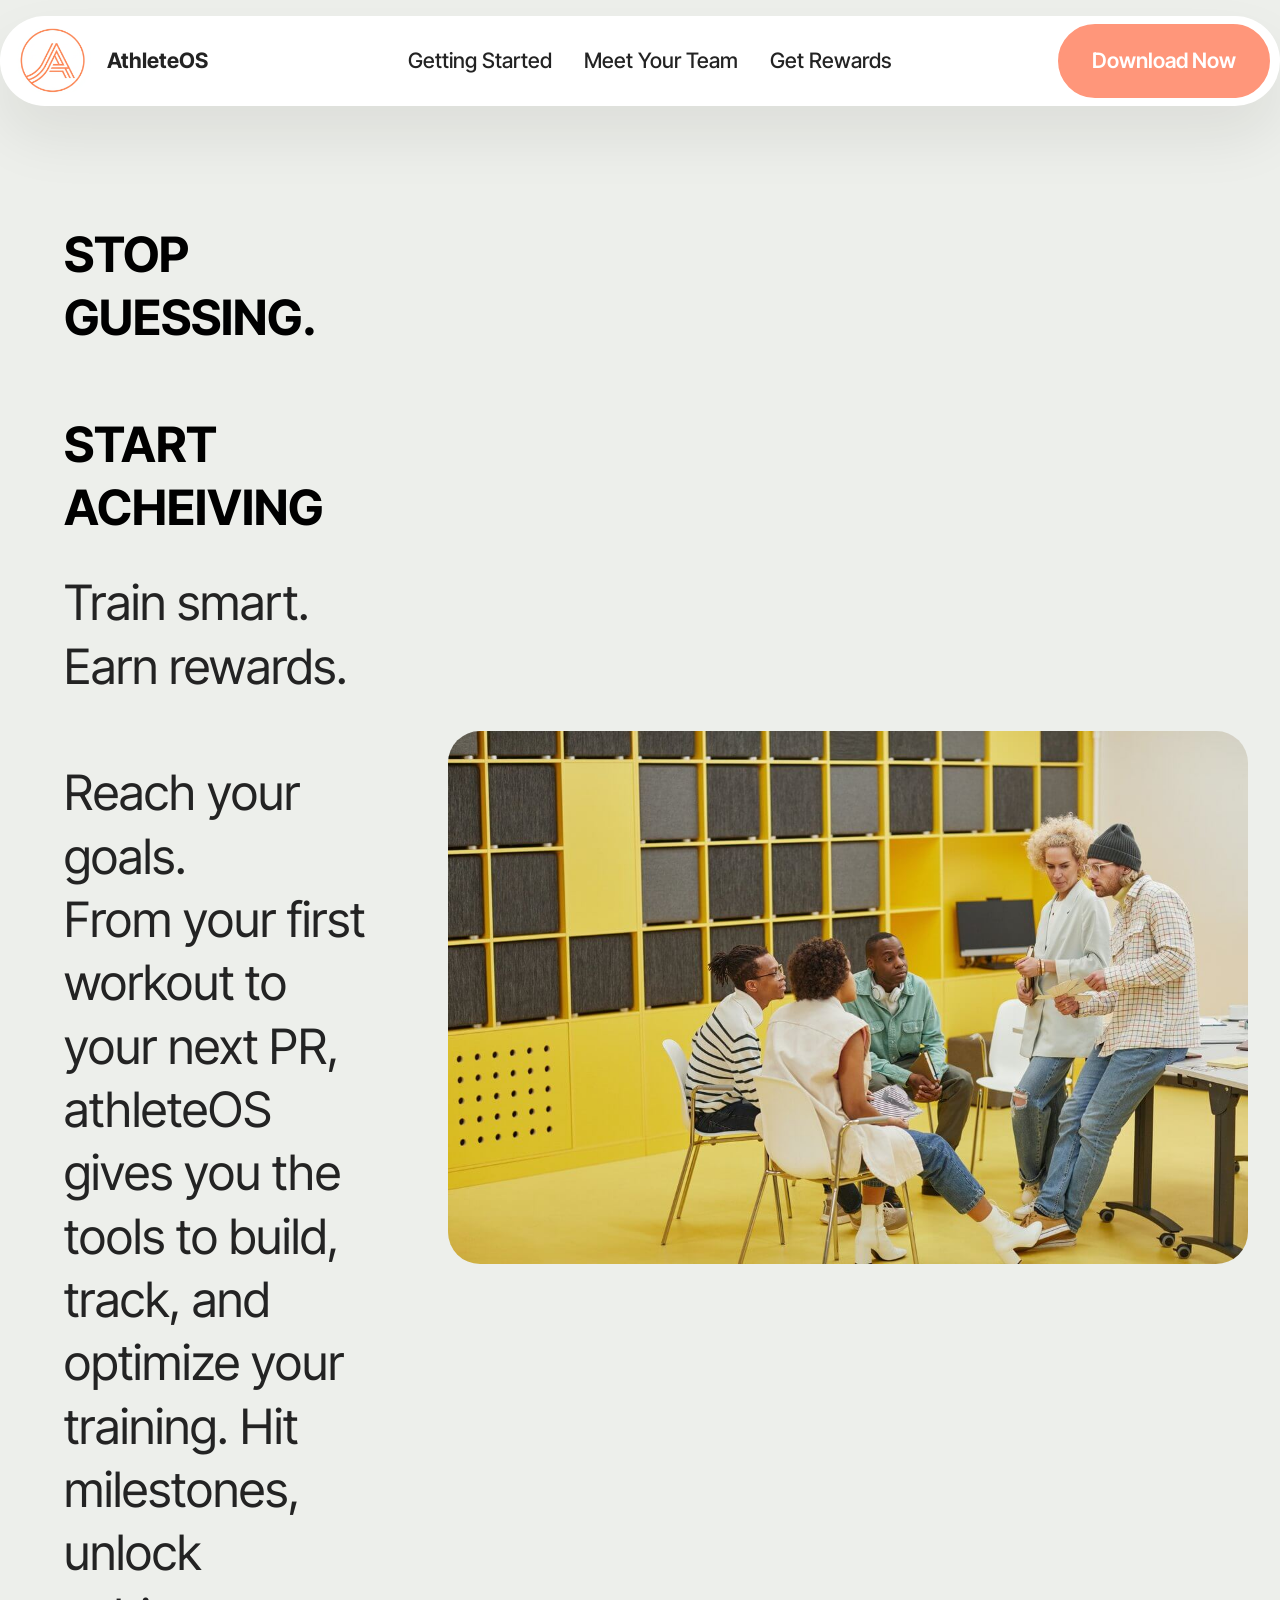
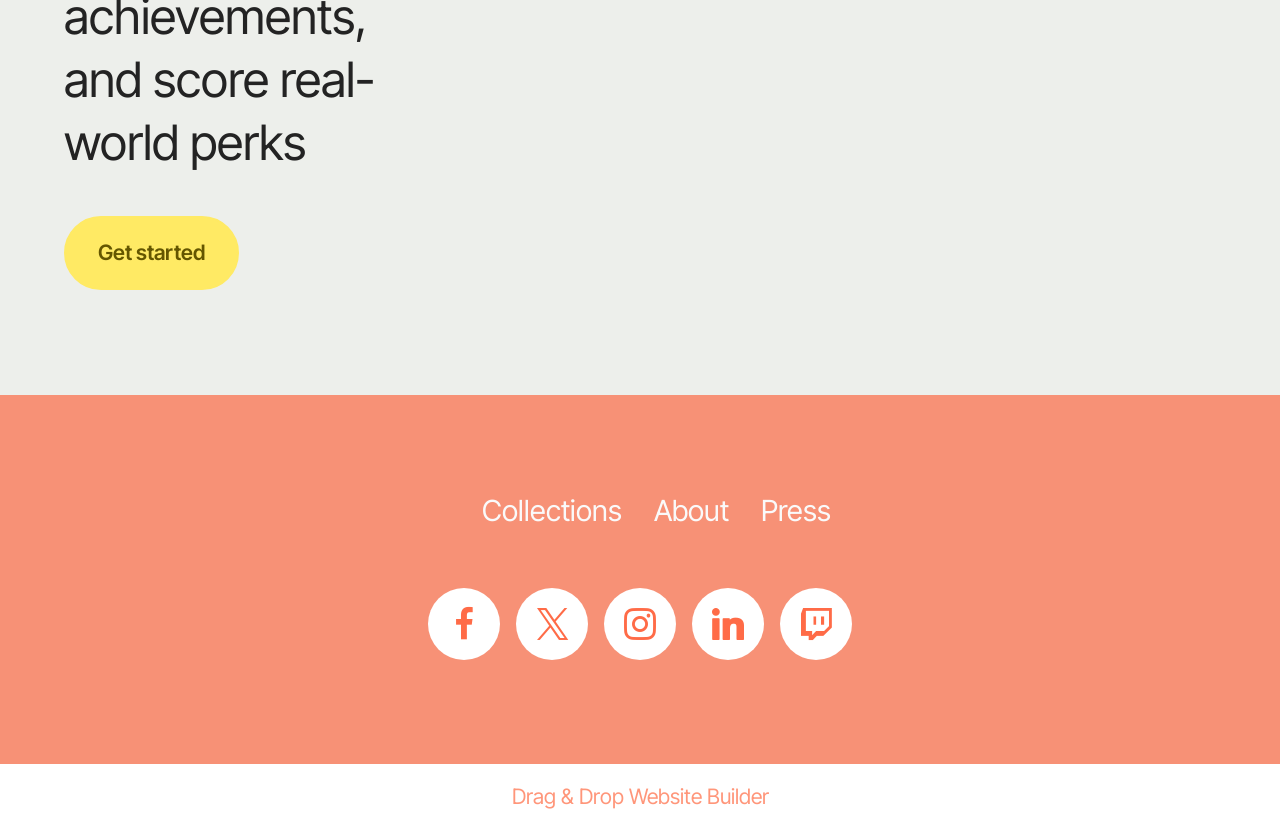
==== commit 745d9af0: "fixed menu transparency" ====
--- a/page1.html
+++ b/page1.html
@@ -17,7 +17,7 @@
   <link rel="stylesheet" href="assets/theme/css/style.css">
   <link rel="preload" href="https://fonts.googleapis.com/css?family=Inter+Tight:100,200,300,400,500,600,700,800,900,100i,200i,300i,400i,500i,600i,700i,800i,900i&display=swap" as="style" onload="this.onload=null;this.rel='stylesheet'">
   <noscript><link rel="stylesheet" href="https://fonts.googleapis.com/css?family=Inter+Tight:100,200,300,400,500,600,700,800,900,100i,200i,300i,400i,500i,600i,700i,800i,900i&display=swap"></noscript>
-  <link rel="preload" as="style" href="assets/mobirise/css/mbr-additional.css?v=sxHnlG"><link rel="stylesheet" href="assets/mobirise/css/mbr-additional.css?v=sxHnlG" type="text/css">
+  <link rel="preload" as="style" href="assets/mobirise/css/mbr-additional.css?v=Ol7f2w"><link rel="stylesheet" href="assets/mobirise/css/mbr-additional.css?v=Ol7f2w" type="text/css">
 
   
   
@@ -139,7 +139,7 @@
             
         </div>
     </div>
-</section><section class="display-7" style="padding: 0;align-items: center;justify-content: center;flex-wrap: wrap;    align-content: center;display: flex;position: relative;height: 4rem;"><a href="https://mobiri.se/" style="flex: 1 1;height: 4rem;position: absolute;width: 100%;z-index: 1;"><img alt="" style="height: 4rem;" src="[data-uri]"></a><p style="margin: 0;text-align: center;" class="display-7">&#8204;</p><a style="z-index:1" href="https://mobirise.com/builder/ai-website-generator.html">AI Website Generator</a></section><script src="assets/bootstrap/js/bootstrap.bundle.min.js"></script>  <script src="assets/smoothscroll/smooth-scroll.js"></script>  <script src="assets/ytplayer/index.js"></script>  <script src="assets/dropdown/js/navbar-dropdown.js"></script>  <script src="assets/theme/js/script.js"></script>  
+</section><section class="display-7" style="padding: 0;align-items: center;justify-content: center;flex-wrap: wrap;    align-content: center;display: flex;position: relative;height: 4rem;"><a href="https://mobiri.se/" style="flex: 1 1;height: 4rem;position: absolute;width: 100%;z-index: 1;"><img alt="" style="height: 4rem;" src="[data-uri]"></a><p style="margin: 0;text-align: center;" class="display-7">&#8204;</p><a style="z-index:1" href="https://mobirise.com/drag-drop-website-builder.html">Drag & Drop Website Builder</a></section><script src="assets/bootstrap/js/bootstrap.bundle.min.js"></script>  <script src="assets/smoothscroll/smooth-scroll.js"></script>  <script src="assets/ytplayer/index.js"></script>  <script src="assets/dropdown/js/navbar-dropdown.js"></script>  <script src="assets/theme/js/script.js"></script>  
   
   
 </body>
--- a/assets/mobirise/css/mbr-additional.css
+++ b/assets/mobirise/css/mbr-additional.css
@@ -906,7 +906,6 @@
   height: 90px;
   padding: 0.5rem 0.6rem 0.5rem 1rem;
   flex-wrap: nowrap;
-  background: rgba(255, 255, 255, 0.8) !important;
   left: 0;
   right: 0;
   -webkit-box-pack: justify;
@@ -947,7 +946,6 @@
   transition: 0.3s all !important;
   min-width: auto;
   background: #ffffff;
-  background: rgba(255, 255, 255, 0.8) !important;
 }
 .cid-v8YeSSmAca .nav-item:focus,
 .cid-v8YeSSmAca .nav-link:focus {
@@ -1274,9 +1272,6 @@
     padding: 1rem;
     border-radius: 1.5rem;
     background: #ffffff;
-    opacity: 1;
-    border-color: rgba(255, 255, 255, 0.8) !important;
-    background: rgba(255, 255, 255, 0.8) !important;
     backdrop-filter: blur(8px);
   }
   .cid-v8YeSSmAca .navbar-nav .nav-item .nav-link::after {
@@ -1851,7 +1846,6 @@
   height: 90px;
   padding: 0.5rem 0.6rem 0.5rem 1rem;
   flex-wrap: nowrap;
-  background: rgba(255, 255, 255, 0.8) !important;
   left: 0;
   right: 0;
   -webkit-box-pack: justify;
@@ -1892,7 +1886,6 @@
   transition: 0.3s all !important;
   min-width: auto;
   background: #ffffff;
-  background: rgba(255, 255, 255, 0.8) !important;
 }
 .cid-v8YeSSmAca .nav-item:focus,
 .cid-v8YeSSmAca .nav-link:focus {
@@ -2219,9 +2212,6 @@
     padding: 1rem;
     border-radius: 1.5rem;
     background: #ffffff;
-    opacity: 1;
-    border-color: rgba(255, 255, 255, 0.8) !important;
-    background: rgba(255, 255, 255, 0.8) !important;
     backdrop-filter: blur(8px);
   }
   .cid-v8YeSSmAca .navbar-nav .nav-item .nav-link::after {
--- a/assets/mobirise/css/mbr-additional.css
+++ b/assets/mobirise/css/mbr-additional.css
@@ -906,7 +906,6 @@
   height: 90px;
   padding: 0.5rem 0.6rem 0.5rem 1rem;
   flex-wrap: nowrap;
-  background: rgba(255, 255, 255, 0.8) !important;
   left: 0;
   right: 0;
   -webkit-box-pack: justify;
@@ -947,7 +946,6 @@
   transition: 0.3s all !important;
   min-width: auto;
   background: #ffffff;
-  background: rgba(255, 255, 255, 0.8) !important;
 }
 .cid-v8YeSSmAca .nav-item:focus,
 .cid-v8YeSSmAca .nav-link:focus {
@@ -1274,9 +1272,6 @@
     padding: 1rem;
     border-radius: 1.5rem;
     background: #ffffff;
-    opacity: 1;
-    border-color: rgba(255, 255, 255, 0.8) !important;
-    background: rgba(255, 255, 255, 0.8) !important;
     backdrop-filter: blur(8px);
   }
   .cid-v8YeSSmAca .navbar-nav .nav-item .nav-link::after {
@@ -1851,7 +1846,6 @@
   height: 90px;
   padding: 0.5rem 0.6rem 0.5rem 1rem;
   flex-wrap: nowrap;
-  background: rgba(255, 255, 255, 0.8) !important;
   left: 0;
   right: 0;
   -webkit-box-pack: justify;
@@ -1892,7 +1886,6 @@
   transition: 0.3s all !important;
   min-width: auto;
   background: #ffffff;
-  background: rgba(255, 255, 255, 0.8) !important;
 }
 .cid-v8YeSSmAca .nav-item:focus,
 .cid-v8YeSSmAca .nav-link:focus {
@@ -2219,9 +2212,6 @@
     padding: 1rem;
     border-radius: 1.5rem;
     background: #ffffff;
-    opacity: 1;
-    border-color: rgba(255, 255, 255, 0.8) !important;
-    background: rgba(255, 255, 255, 0.8) !important;
     backdrop-filter: blur(8px);
   }
   .cid-v8YeSSmAca .navbar-nav .nav-item .nav-link::after {
